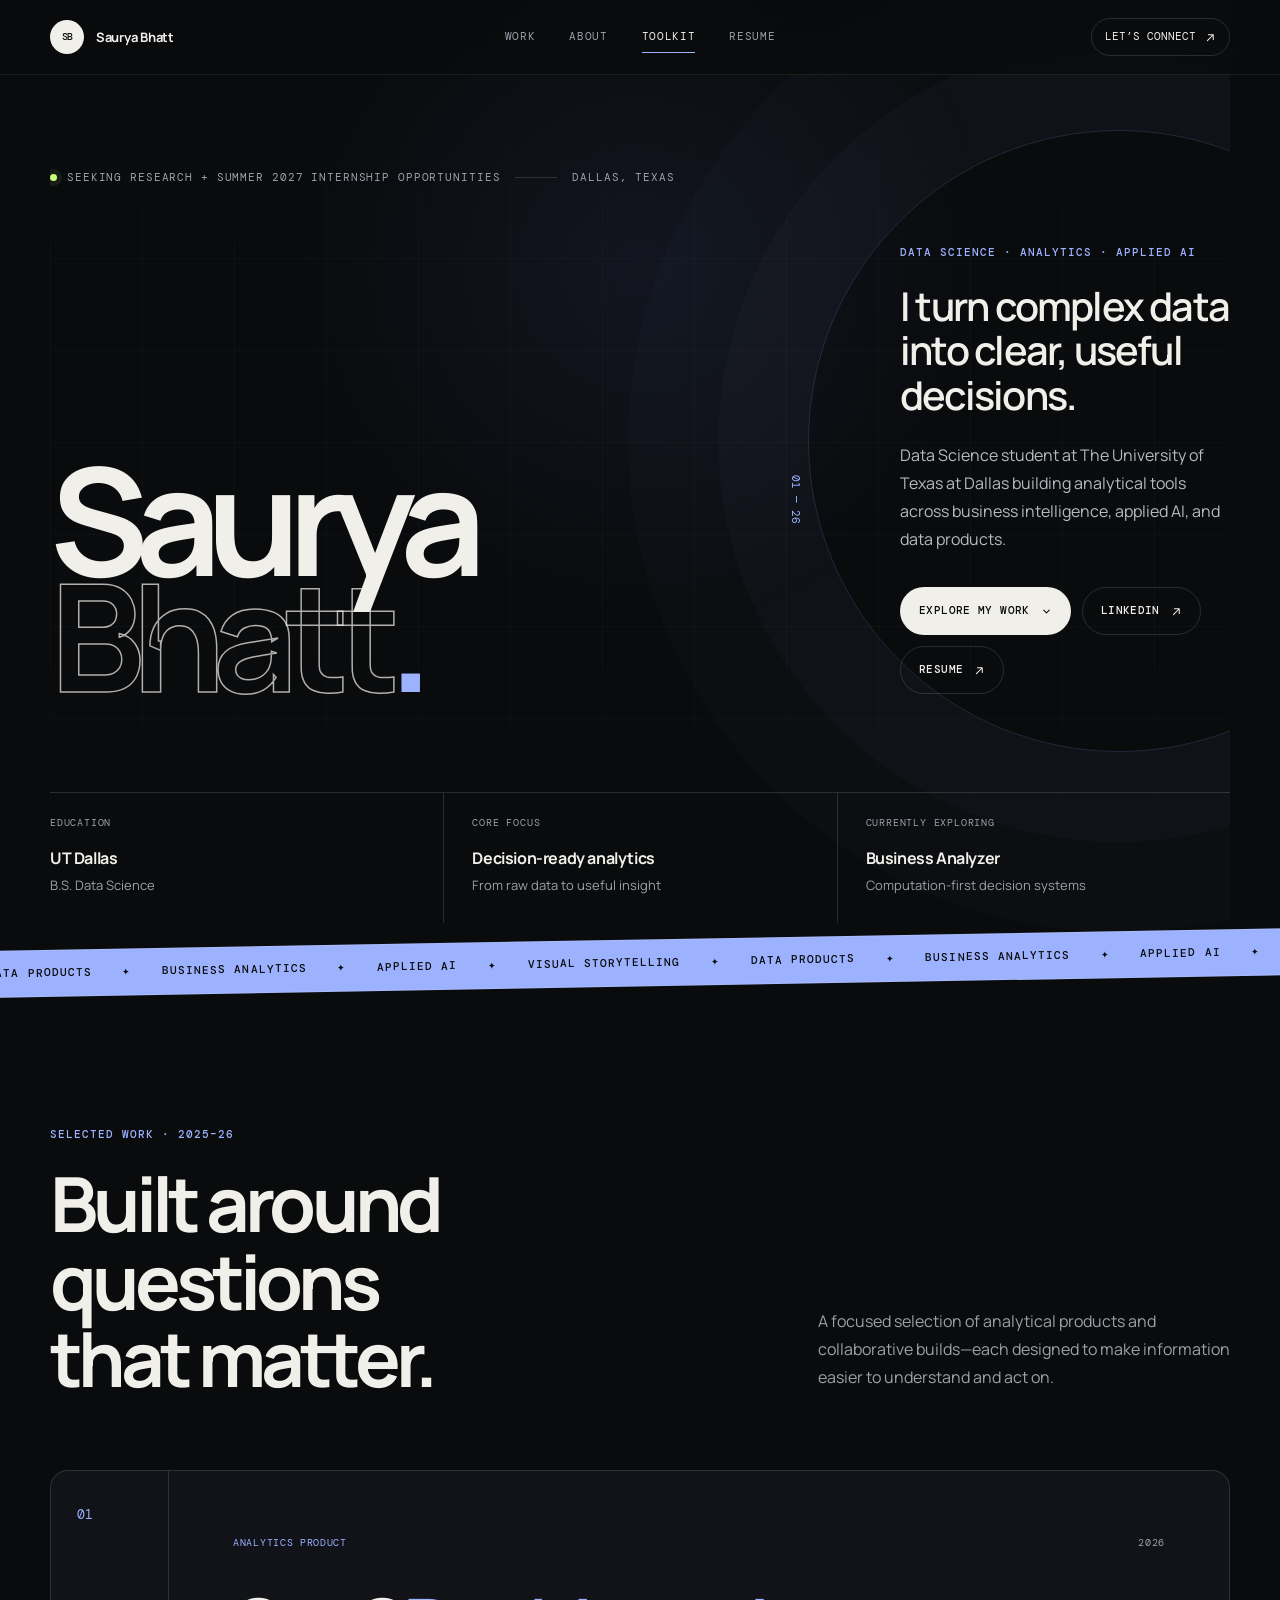
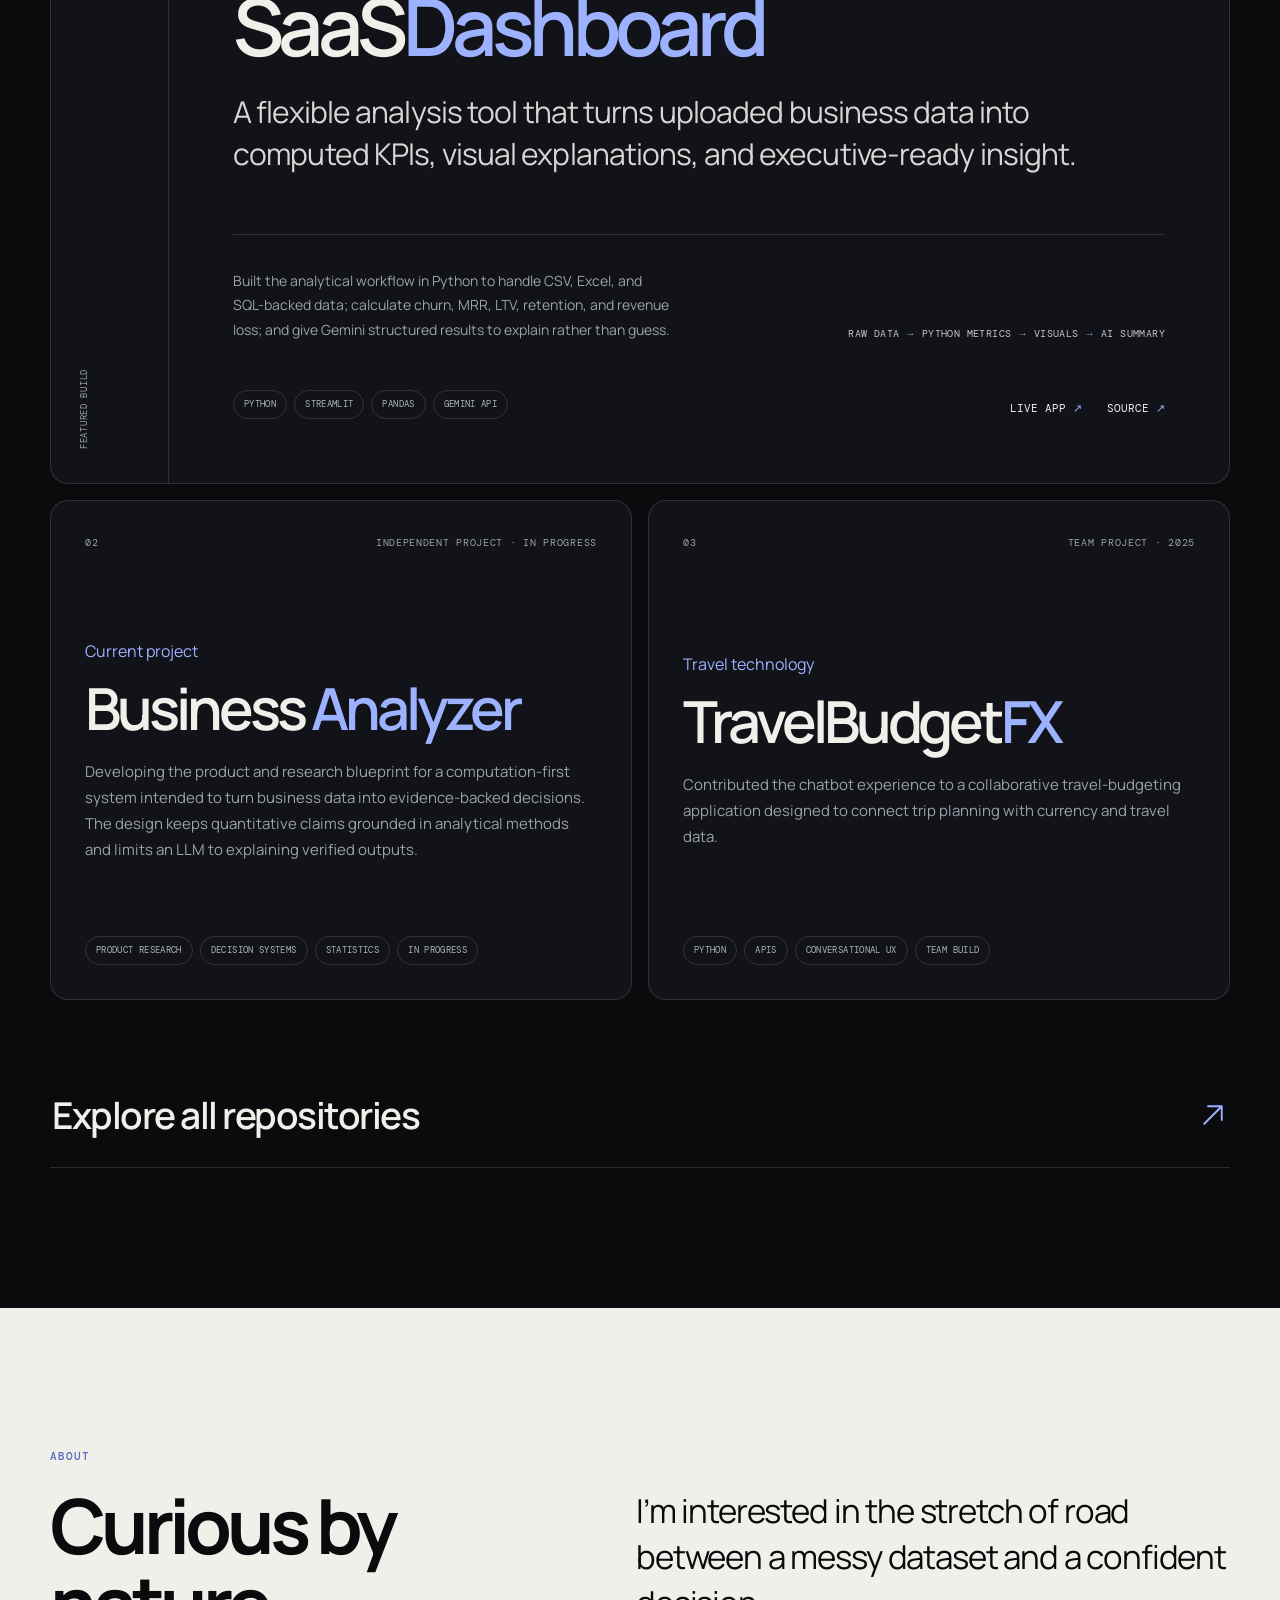
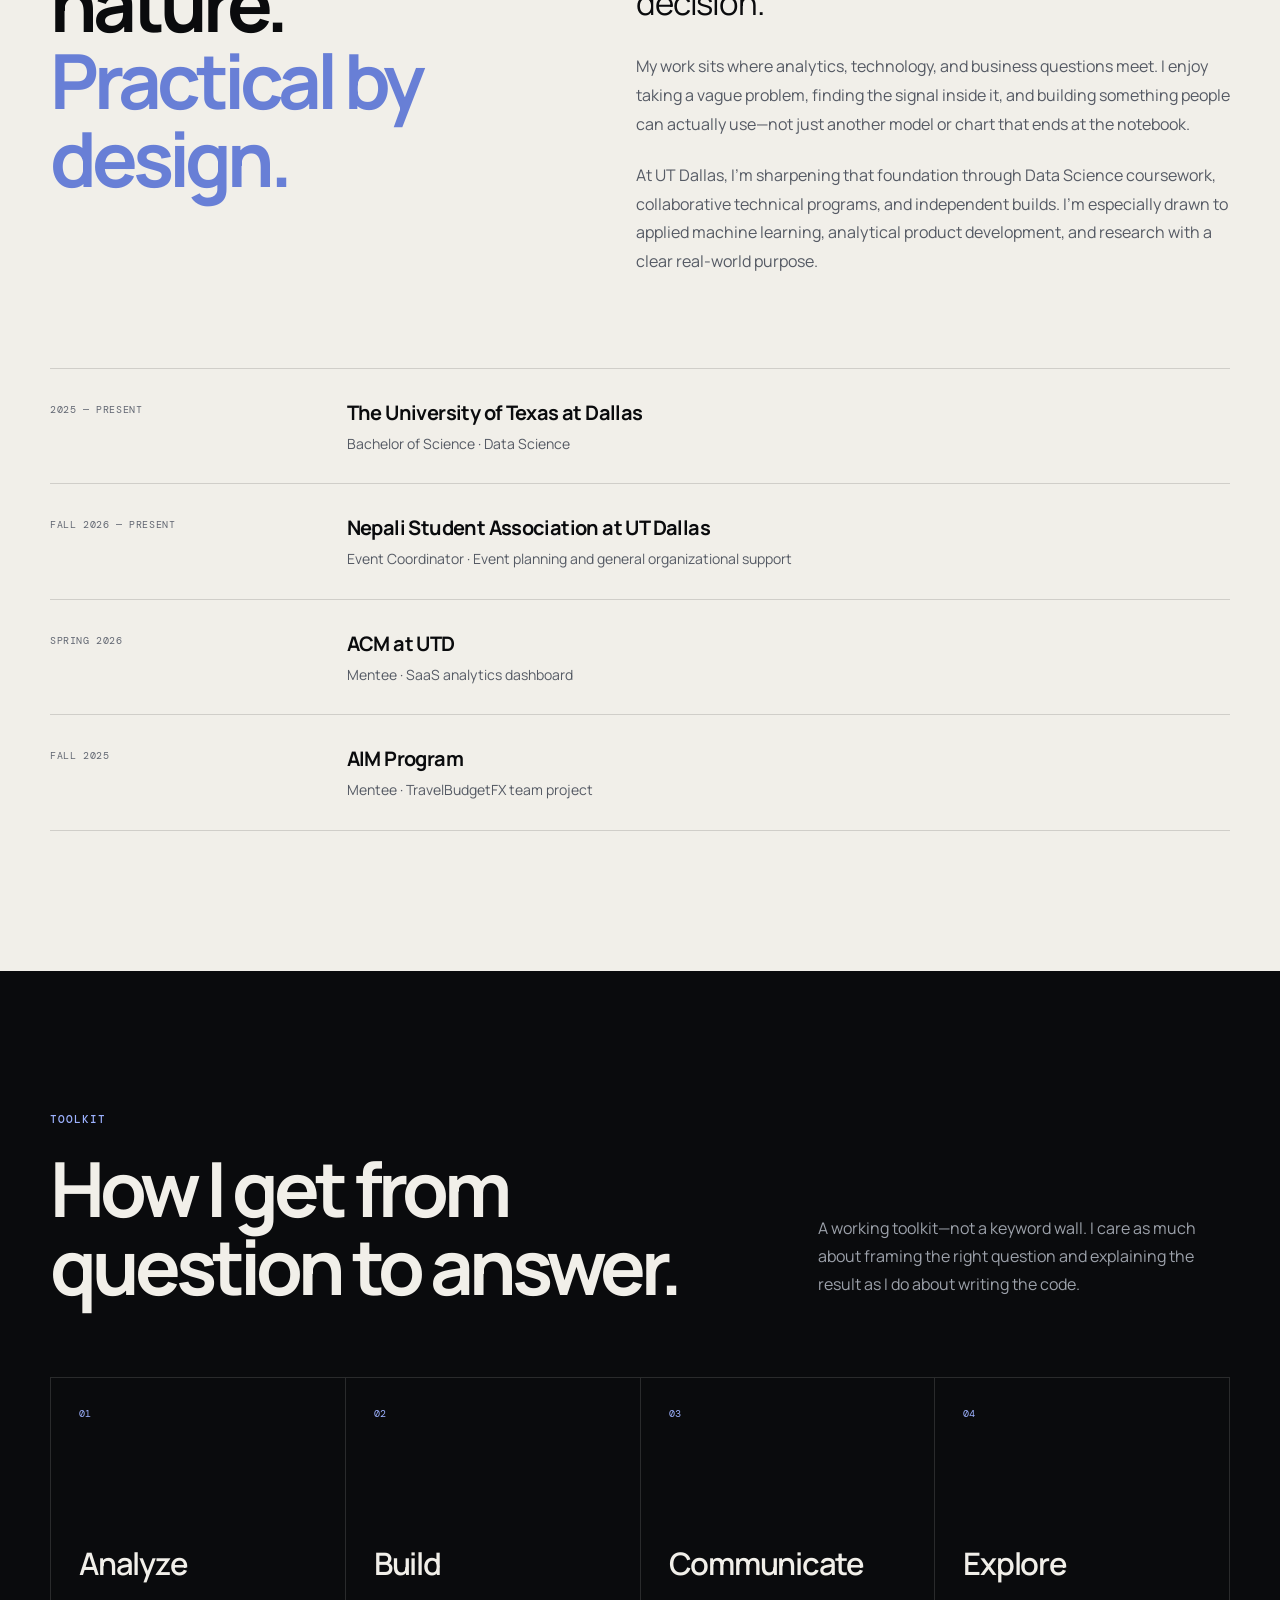
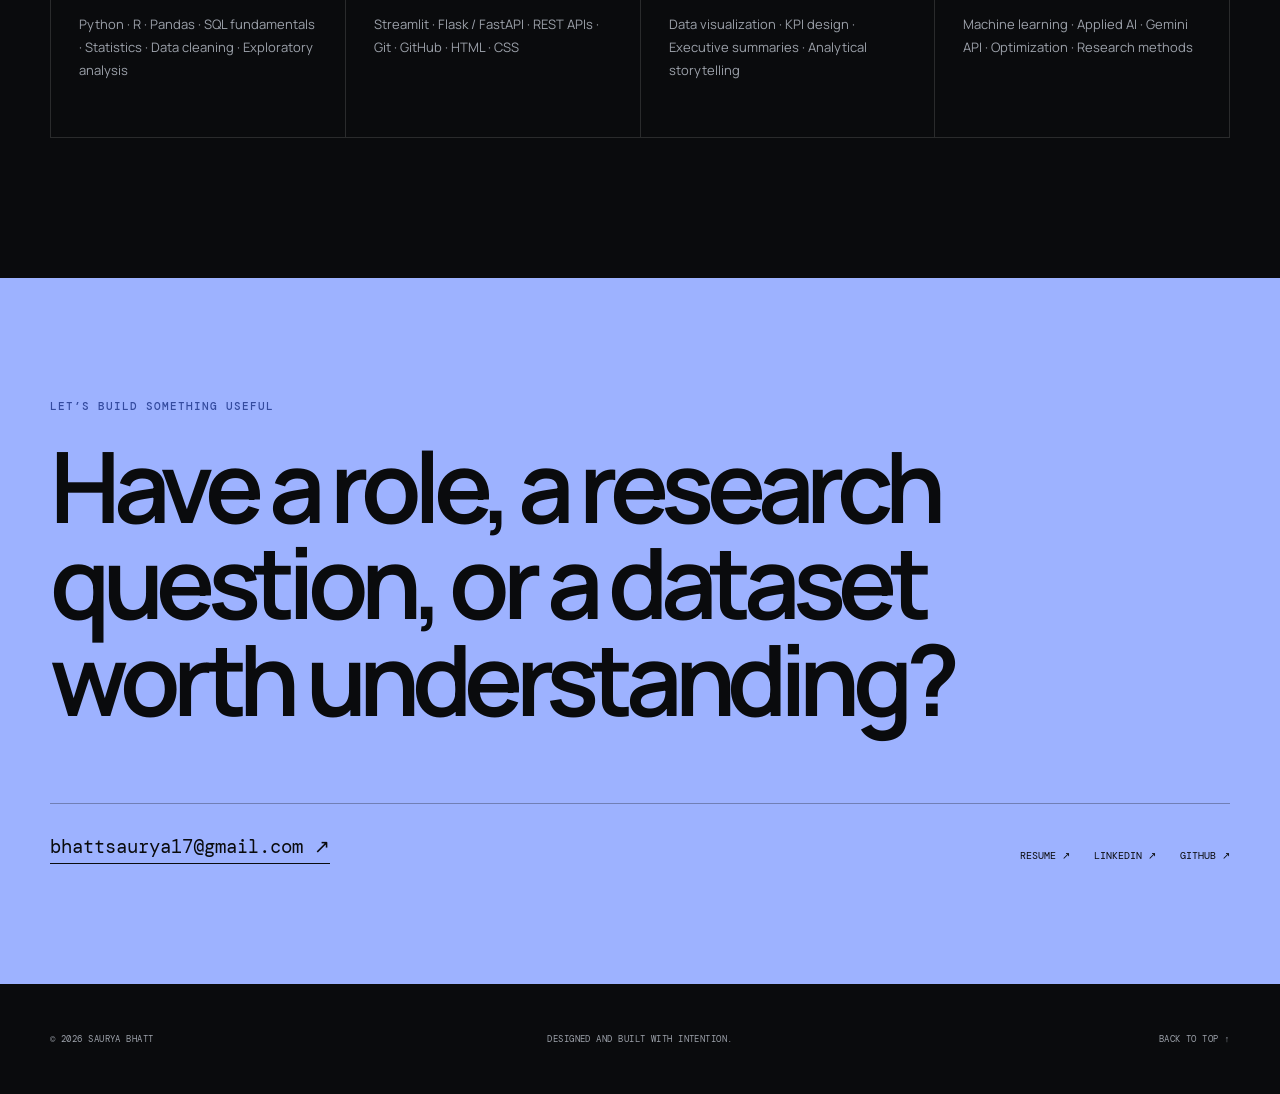
==== index.html @ d3140996 "Add general resume and current Business Analyzer work" ====
<!doctype html>
<html lang="en">
<head>
  <meta charset="utf-8">
  <meta name="viewport" content="width=device-width, initial-scale=1">
  <meta name="theme-color" content="#0a0b0d">
  <meta name="description" content="Saurya Bhatt is a Data Science student at UT Dallas building analytical products and seeking research and internship opportunities.">
  <meta property="og:type" content="website">
  <meta property="og:url" content="https://bhattsaurya16.github.io/Portfolio/">
  <meta property="og:title" content="Saurya Bhatt — Data Science & Analytics">
  <meta property="og:description" content="Data Science student building analytical products that turn complex data into clear, useful decisions.">
  <meta property="og:image" content="https://bhattsaurya16.github.io/Portfolio/og-image.png">
  <meta name="twitter:card" content="summary_large_image">
  <meta name="twitter:title" content="Saurya Bhatt — Data Science & Analytics">
  <meta name="twitter:description" content="Data Science student building analytical products that turn complex data into clear, useful decisions.">
  <meta name="twitter:image" content="https://bhattsaurya16.github.io/Portfolio/og-image.png">
  <title>Saurya Bhatt — Data Science & Analytics</title>
  <link rel="icon" href="favicon.svg" type="image/svg+xml">
  <link rel="preconnect" href="https://fonts.googleapis.com">
  <link rel="preconnect" href="https://fonts.gstatic.com" crossorigin>
  <link href="https://fonts.googleapis.com/css2?family=DM+Mono:wght@400;500&family=Manrope:wght@400;500;600;700;800&display=swap" rel="stylesheet">
  <link rel="stylesheet" href="style.css">
  <script src="script.js" defer></script>
</head>
<body>
  <a class="skip-link" href="#main">Skip to content</a>

  <header class="site-header">
    <nav class="nav shell" aria-label="Primary navigation">
      <a class="brand" href="#top" aria-label="Saurya Bhatt, home">
        <span class="brand-mark" aria-hidden="true">SB</span>
        <span>Saurya Bhatt</span>
      </a>

      <div class="nav-links">
        <a href="#work">Work</a>
        <a href="#about">About</a>
        <a href="#toolkit">Toolkit</a>
        <a href="Saurya_Bhatt_Resume.pdf" target="_blank" rel="noopener">Resume</a>
      </div>

      <a class="nav-cta" href="mailto:bhattsaurya17@gmail.com">
        <span>Let’s connect</span>
        <svg viewBox="0 0 16 16" aria-hidden="true"><path d="M3.5 12.5 12 4m0 0H5m7 0v7"/></svg>
      </a>
    </nav>
  </header>

  <main id="main">
    <section class="hero shell" id="top">
      <div class="hero-grid" aria-hidden="true"></div>
      <div class="hero-kicker reveal">
        <span class="availability-dot"></span>
        Seeking research + Summer 2027 internship opportunities
        <span class="kicker-divider"></span>
        Dallas, Texas
      </div>

      <div class="hero-layout">
        <div class="hero-title-wrap reveal">
          <p class="hero-index" aria-hidden="true">01 — 26</p>
          <h1>Saurya<br><span>Bhatt</span><i>.</i></h1>
        </div>

        <div class="hero-intro reveal">
          <p class="overline">Data Science · Analytics · Applied AI</p>
          <h2>I turn complex data into clear, useful decisions.</h2>
          <p>Data Science student at The University of Texas at Dallas building analytical tools across business intelligence, applied AI, and data products.</p>
          <div class="hero-actions">
            <a class="button button-primary" href="#work">
              Explore my work
              <svg viewBox="0 0 16 16" aria-hidden="true"><path d="m4 6 4 4 4-4"/></svg>
            </a>
            <a class="button button-ghost" href="https://www.linkedin.com/in/saurya-bhatt-8b2b54382/" target="_blank" rel="noopener noreferrer">
              LinkedIn
              <svg viewBox="0 0 16 16" aria-hidden="true"><path d="M3.5 12.5 12 4m0 0H5m7 0v7"/></svg>
            </a>
            <a class="button button-ghost" href="Saurya_Bhatt_Resume.pdf" target="_blank" rel="noopener">
              Resume
              <svg viewBox="0 0 16 16" aria-hidden="true"><path d="M3.5 12.5 12 4m0 0H5m7 0v7"/></svg>
            </a>
          </div>
        </div>
      </div>

      <div class="hero-proof reveal">
        <div>
          <span>Education</span>
          <strong>UT Dallas</strong>
          <p>B.S. Data Science</p>
        </div>
        <div>
          <span>Core focus</span>
          <strong>Decision-ready analytics</strong>
          <p>From raw data to useful insight</p>
        </div>
        <div>
          <span>Currently exploring</span>
          <strong>Business Analyzer</strong>
          <p>Computation-first decision systems</p>
        </div>
      </div>
    </section>

    <div class="signal-strip" aria-label="Areas of focus">
      <div class="signal-track">
        <span>DATA PRODUCTS</span><i>✦</i><span>BUSINESS ANALYTICS</span><i>✦</i><span>APPLIED AI</span><i>✦</i><span>VISUAL STORYTELLING</span><i>✦</i>
        <span aria-hidden="true">DATA PRODUCTS</span><i aria-hidden="true">✦</i><span aria-hidden="true">BUSINESS ANALYTICS</span><i aria-hidden="true">✦</i><span aria-hidden="true">APPLIED AI</span><i aria-hidden="true">✦</i><span aria-hidden="true">VISUAL STORYTELLING</span><i aria-hidden="true">✦</i>
      </div>
    </div>

    <section class="work section shell" id="work">
      <header class="section-header reveal">
        <div>
          <p class="eyebrow">Selected work · 2025–26</p>
          <h2>Built around questions<br>that matter.</h2>
        </div>
        <p class="section-intro">A focused selection of analytical products and collaborative builds—each designed to make information easier to understand and act on.</p>
      </header>

      <article class="project project-featured reveal">
        <div class="project-aside">
          <span>01</span>
          <p>Featured build</p>
        </div>
        <div class="project-main">
          <div class="project-meta">
            <span class="project-type">Analytics product</span>
            <span>2026</span>
          </div>
          <h3>SaaS<span>Dashboard</span></h3>
          <p class="project-lede">A flexible analysis tool that turns uploaded business data into computed KPIs, visual explanations, and executive-ready insight.</p>

          <div class="project-details">
            <p>Built the analytical workflow in Python to handle CSV, Excel, and SQL-backed data; calculate churn, MRR, LTV, retention, and revenue loss; and give Gemini structured results to explain rather than guess.</p>
            <div class="project-system" aria-label="Project workflow">
              <span>Raw data</span><b>→</b><span>Python metrics</span><b>→</b><span>Visuals</span><b>→</b><span>AI summary</span>
            </div>
          </div>

          <div class="project-footer">
            <ul class="tag-list" aria-label="Technologies used">
              <li>Python</li><li>Streamlit</li><li>Pandas</li><li>Gemini API</li>
            </ul>
            <div class="project-links">
              <a href="https://saasdash.streamlit.app/" target="_blank" rel="noopener noreferrer">Live app <span>↗</span></a>
              <a href="https://github.com/bhattsaurya16/SaaSDashboard" target="_blank" rel="noopener noreferrer">Source <span>↗</span></a>
            </div>
          </div>
        </div>
      </article>

      <div class="project-grid">
        <article class="project project-card reveal">
          <div class="project-meta">
            <span>02</span>
            <span>Independent project · In progress</span>
          </div>
          <div>
            <p class="project-type">Current project</p>
            <h3>Business<span> Analyzer</span></h3>
            <p>Developing the product and research blueprint for a computation-first system intended to turn business data into evidence-backed decisions. The design keeps quantitative claims grounded in analytical methods and limits an LLM to explaining verified outputs.</p>
          </div>
          <ul class="tag-list" aria-label="Project focus areas">
            <li>Product research</li><li>Decision systems</li><li>Statistics</li><li>In progress</li>
          </ul>
        </article>

        <article class="project project-card reveal">
          <div class="project-meta">
            <span>03</span>
            <span>Team project · 2025</span>
          </div>
          <div>
            <p class="project-type">Travel technology</p>
            <h3>TravelBudget<span>FX</span></h3>
            <p>Contributed the chatbot experience to a collaborative travel-budgeting application designed to connect trip planning with currency and travel data.</p>
          </div>
          <ul class="tag-list" aria-label="Technologies and skills used">
            <li>Python</li><li>APIs</li><li>Conversational UX</li><li>Team build</li>
          </ul>
        </article>
      </div>

      <a class="all-work-link reveal" href="https://github.com/bhattsaurya16" target="_blank" rel="noopener noreferrer">
        <span>Explore all repositories</span>
        <svg viewBox="0 0 24 24" aria-hidden="true"><path d="M5 19 19 5M8 5h11v11"/></svg>
      </a>
    </section>

    <section class="about section" id="about">
      <div class="shell about-grid">
        <div class="about-heading reveal">
          <p class="eyebrow">About</p>
          <h2>Curious by nature.<br><span>Practical by design.</span></h2>
        </div>

        <div class="about-copy reveal">
          <p class="about-lede">I’m interested in the stretch of road between a messy dataset and a confident decision.</p>
          <p>My work sits where analytics, technology, and business questions meet. I enjoy taking a vague problem, finding the signal inside it, and building something people can actually use—not just another model or chart that ends at the notebook.</p>
          <p>At UT Dallas, I’m sharpening that foundation through Data Science coursework, collaborative technical programs, and independent builds. I’m especially drawn to applied machine learning, analytical product development, and research with a clear real-world purpose.</p>
        </div>

        <div class="path reveal" aria-label="Education, leadership, and project programs">
          <article>
            <span>2025 — Present</span>
            <div><h3>The University of Texas at Dallas</h3><p>Bachelor of Science · Data Science</p></div>
          </article>
          <article>
            <span>Fall 2026 — Present</span>
            <div><h3>Nepali Student Association at UT Dallas</h3><p>Event Coordinator · Event planning and general organizational support</p></div>
          </article>
          <article>
            <span>Spring 2026</span>
            <div><h3>ACM at UTD</h3><p>Mentee · SaaS analytics dashboard</p></div>
          </article>
          <article>
            <span>Fall 2025</span>
            <div><h3>AIM Program</h3><p>Mentee · TravelBudgetFX team project</p></div>
          </article>
        </div>
      </div>
    </section>

    <section class="toolkit section shell" id="toolkit">
      <header class="section-header reveal">
        <div>
          <p class="eyebrow">Toolkit</p>
          <h2>How I get from<br>question to answer.</h2>
        </div>
        <p class="section-intro">A working toolkit—not a keyword wall. I care as much about framing the right question and explaining the result as I do about writing the code.</p>
      </header>

      <div class="tool-grid">
        <article class="tool-card reveal">
          <span class="tool-number">01</span>
          <h3>Analyze</h3>
          <p>Python · R · Pandas · SQL fundamentals · Statistics · Data cleaning · Exploratory analysis</p>
        </article>
        <article class="tool-card reveal">
          <span class="tool-number">02</span>
          <h3>Build</h3>
          <p>Streamlit · Flask / FastAPI · REST APIs · Git · GitHub · HTML · CSS</p>
        </article>
        <article class="tool-card reveal">
          <span class="tool-number">03</span>
          <h3>Communicate</h3>
          <p>Data visualization · KPI design · Executive summaries · Analytical storytelling</p>
        </article>
        <article class="tool-card reveal">
          <span class="tool-number">04</span>
          <h3>Explore</h3>
          <p>Machine learning · Applied AI · Gemini API · Optimization · Research methods</p>
        </article>
      </div>
    </section>

    <section class="contact section" id="contact">
      <div class="shell contact-inner reveal">
        <p class="eyebrow">Let’s build something useful</p>
        <h2>Have a role, a research question, or a dataset worth understanding?</h2>
        <div class="contact-row">
          <a class="contact-email" href="mailto:bhattsaurya17@gmail.com">bhattsaurya17@gmail.com <span>↗</span></a>
          <div class="social-links" aria-label="Social links">
            <a href="Saurya_Bhatt_Resume.pdf" target="_blank" rel="noopener">Resume ↗</a>
            <a href="https://www.linkedin.com/in/saurya-bhatt-8b2b54382/" target="_blank" rel="noopener noreferrer">LinkedIn ↗</a>
            <a href="https://github.com/bhattsaurya16" target="_blank" rel="noopener noreferrer">GitHub ↗</a>
          </div>
        </div>
      </div>
    </section>
  </main>

  <footer class="footer shell">
    <p>© <span id="year">2026</span> Saurya Bhatt</p>
    <p>Designed and built with intention.</p>
    <a href="#top">Back to top ↑</a>
  </footer>
</body>
</html>
---- style.css ----
:root {
  --ink: #0a0b0d;
  --ink-soft: #111318;
  --panel: #15171c;
  --paper: #f1efe9;
  --white: #fcfbf7;
  --muted: #9ca1aa;
  --muted-dark: #555a64;
  --line: rgba(241, 239, 233, 0.14);
  --line-dark: rgba(10, 11, 13, 0.14);
  --accent: #9db2ff;
  --accent-strong: #7c99ff;
  --lime: #c9ff79;
  --shell: 1180px;
  --radius: 18px;
  --mono: "DM Mono", monospace;
  --sans: "Manrope", sans-serif;
  --pointer-x: 50vw;
  --pointer-y: 30vh;
}

* { box-sizing: border-box; }

html { scroll-behavior: smooth; }

body {
  margin: 0;
  background: var(--ink);
  color: var(--paper);
  font-family: var(--sans);
  line-height: 1.6;
  -webkit-font-smoothing: antialiased;
  text-rendering: optimizeLegibility;
}

body::before {
  content: "";
  position: fixed;
  inset: 0;
  z-index: -1;
  pointer-events: none;
  background: radial-gradient(540px circle at var(--pointer-x) var(--pointer-y), rgba(120, 148, 255, 0.08), transparent 68%);
}

::selection { background: var(--accent); color: var(--ink); }
a { color: inherit; text-decoration: none; }
svg { width: 1em; height: 1em; fill: none; stroke: currentColor; stroke-width: 1.5; stroke-linecap: round; stroke-linejoin: round; }

.skip-link {
  position: fixed;
  top: 8px;
  left: 8px;
  z-index: 100;
  transform: translateY(-150%);
  padding: 10px 14px;
  background: var(--paper);
  color: var(--ink);
  border-radius: 8px;
  font-weight: 700;
}
.skip-link:focus { transform: translateY(0); }

:focus-visible { outline: 2px solid var(--accent); outline-offset: 5px; }

.shell { width: min(calc(100% - 48px), var(--shell)); margin-inline: auto; }
.section { padding-block: 140px; scroll-margin-top: 84px; }

.site-header {
  position: fixed;
  inset: 0 0 auto;
  z-index: 50;
  background: rgba(10, 11, 13, 0.76);
  border-bottom: 1px solid rgba(241, 239, 233, 0.08);
  backdrop-filter: blur(18px);
  -webkit-backdrop-filter: blur(18px);
}

.nav { height: 74px; display: grid; grid-template-columns: 1fr auto 1fr; align-items: center; }
.brand { display: inline-flex; align-items: center; gap: 12px; justify-self: start; font-size: 13px; font-weight: 700; letter-spacing: -0.02em; }
.brand-mark { width: 34px; height: 34px; display: grid; place-items: center; color: var(--ink); background: var(--paper); border-radius: 50%; font-family: var(--mono); font-size: 10px; font-weight: 500; letter-spacing: -0.05em; transition: transform 0.25s ease, background 0.25s ease; }
.brand:hover .brand-mark { transform: rotate(-9deg); background: var(--accent); }
.nav-links { display: flex; align-items: center; gap: 34px; color: var(--muted); font-family: var(--mono); font-size: 11px; text-transform: uppercase; letter-spacing: 0.06em; }
.nav-links a { position: relative; transition: color 0.2s ease; }
.nav-links a::after { content: ""; position: absolute; right: 0; bottom: -7px; left: 0; height: 1px; background: var(--accent); transform: scaleX(0); transform-origin: right; transition: transform 0.25s ease; }
.nav-links a:hover, .nav-links a.active { color: var(--paper); }
.nav-links a:hover::after, .nav-links a.active::after { transform: scaleX(1); transform-origin: left; }
.nav-cta { justify-self: end; display: inline-flex; align-items: center; gap: 9px; padding: 9px 13px; border: 1px solid var(--line); border-radius: 999px; font-family: var(--mono); font-size: 11px; text-transform: uppercase; transition: color 0.2s ease, border-color 0.2s ease, background 0.2s ease; }
.nav-cta:hover { color: var(--ink); border-color: var(--accent); background: var(--accent); }

.hero { position: relative; min-height: 940px; padding-top: 152px; display: flex; flex-direction: column; justify-content: center; overflow: clip; }
.hero-grid { position: absolute; inset: 74px 0 0; z-index: -2; opacity: 0.18; background-image: linear-gradient(rgba(241, 239, 233, 0.12) 1px, transparent 1px), linear-gradient(90deg, rgba(241, 239, 233, 0.12) 1px, transparent 1px); background-size: 92px 92px; mask-image: linear-gradient(to bottom, transparent, black 20%, black 68%, transparent 100%); }
.hero::after { content: ""; position: absolute; top: 130px; right: -200px; z-index: -1; width: 620px; aspect-ratio: 1; border: 1px solid rgba(157, 178, 255, 0.18); border-radius: 50%; box-shadow: 0 0 0 90px rgba(157, 178, 255, 0.025), 0 0 0 180px rgba(157, 178, 255, 0.018); }

.hero-kicker { display: flex; align-items: center; gap: 10px; margin-bottom: 58px; color: var(--muted); font-family: var(--mono); font-size: 11px; text-transform: uppercase; letter-spacing: 0.08em; }
.availability-dot { width: 7px; height: 7px; background: var(--lime); border-radius: 50%; box-shadow: 0 0 0 5px rgba(201, 255, 121, 0.08); animation: pulse 2.4s ease-in-out infinite; }
.kicker-divider { width: 42px; height: 1px; margin-inline: 5px; background: var(--line); }

.hero-layout { display: grid; grid-template-columns: minmax(0, 1.4fr) minmax(330px, 0.6fr); gap: clamp(50px, 7vw, 110px); align-items: end; }
.hero-title-wrap { position: relative; }
.hero-index { position: absolute; top: 14px; right: 6px; margin: 0; color: var(--accent); font-family: var(--mono); font-size: 11px; writing-mode: vertical-rl; }
h1 { margin: 0; font-size: clamp(82px, 11.7vw, 156px); font-weight: 700; line-height: 0.78; letter-spacing: -0.09em; }
h1 span { color: transparent; -webkit-text-stroke: 1.5px rgba(241, 239, 233, 0.72); }
h1 i { color: var(--accent); font-style: normal; }
.overline, .eyebrow { margin: 0 0 22px; color: var(--accent); font-family: var(--mono); font-size: 11px; font-weight: 500; text-transform: uppercase; letter-spacing: 0.09em; }
.hero-intro h2 { margin: 0 0 24px; font-size: clamp(28px, 3.1vw, 43px); font-weight: 600; line-height: 1.12; letter-spacing: -0.045em; }
.hero-intro > p:not(.overline) { margin: 0; color: #b6bac2; font-size: 16px; line-height: 1.75; }
.hero-actions { display: flex; flex-wrap: wrap; gap: 11px; margin-top: 34px; }
.button { min-height: 48px; display: inline-flex; align-items: center; justify-content: center; gap: 11px; padding: 0 18px; border: 1px solid transparent; border-radius: 999px; font-family: var(--mono); font-size: 11px; font-weight: 500; text-transform: uppercase; letter-spacing: 0.035em; transition: transform 0.25s ease, background 0.25s ease, border-color 0.25s ease, color 0.25s ease; }
.button:hover { transform: translateY(-2px); }
.button-primary { background: var(--paper); color: var(--ink); }
.button-primary:hover { background: var(--accent); }
.button-ghost { border-color: var(--line); color: var(--paper); }
.button-ghost:hover { border-color: rgba(241, 239, 233, 0.38); background: rgba(241, 239, 233, 0.05); }

.hero-proof { display: grid; grid-template-columns: repeat(3, 1fr); margin-top: 98px; border-top: 1px solid var(--line); }
.hero-proof > div { min-height: 130px; padding: 22px 28px 12px 0; }
.hero-proof > div + div { padding-left: 28px; border-left: 1px solid var(--line); }
.hero-proof span { display: block; margin-bottom: 15px; color: var(--muted); font-family: var(--mono); font-size: 10px; text-transform: uppercase; letter-spacing: 0.08em; }
.hero-proof strong { display: block; font-size: 16px; letter-spacing: -0.025em; }
.hero-proof p { margin: 3px 0 0; color: var(--muted); font-size: 13px; }

.signal-strip { overflow: hidden; border-block: 1px solid var(--line); background: var(--accent); color: var(--ink); transform: rotate(-1deg) scale(1.02); }
.signal-track { width: max-content; display: flex; align-items: center; gap: 30px; padding-block: 13px; font-family: var(--mono); font-size: 11px; font-weight: 500; letter-spacing: 0.08em; animation: ticker 28s linear infinite; }
.signal-track i { font-style: normal; font-size: 9px; }

.section-header { display: grid; grid-template-columns: 1.25fr 0.75fr; gap: 80px; align-items: end; margin-bottom: 72px; }
.section-header h2, .about-heading h2 { margin: 0; font-size: clamp(44px, 6vw, 76px); line-height: 1.02; letter-spacing: -0.065em; }
.section-intro { max-width: 480px; margin: 0 0 7px; color: var(--muted); font-size: 16px; line-height: 1.75; }

.project { border: 1px solid var(--line); background: var(--ink-soft); transition: border-color 0.3s ease, transform 0.3s ease, background 0.3s ease; }
.project:hover { border-color: rgba(157, 178, 255, 0.5); background: #13161c; transform: translateY(-4px); }
.project-featured { display: grid; grid-template-columns: 118px 1fr; border-radius: var(--radius); overflow: hidden; }
.project-aside { display: flex; flex-direction: column; justify-content: space-between; padding: 34px 26px; border-right: 1px solid var(--line); color: var(--accent); font-family: var(--mono); }
.project-aside > span { font-size: 13px; }
.project-aside p { margin: 0; color: var(--muted); font-size: 9px; text-transform: uppercase; letter-spacing: 0.08em; writing-mode: vertical-rl; transform: rotate(180deg); }
.project-main { padding: clamp(34px, 5vw, 66px); }
.project-meta { display: flex; align-items: center; justify-content: space-between; gap: 20px; color: var(--muted); font-family: var(--mono); font-size: 10px; text-transform: uppercase; letter-spacing: 0.07em; }
.project-type { color: var(--accent); }
.project h3 { margin: 38px 0 28px; font-size: clamp(40px, 6.2vw, 82px); font-weight: 600; line-height: 0.93; letter-spacing: -0.07em; }
.project h3 span { color: var(--accent); }
.project-lede { max-width: 860px; margin: 0; color: #d6d6d2; font-size: clamp(20px, 2.4vw, 30px); line-height: 1.42; letter-spacing: -0.03em; }
.project-details { display: grid; grid-template-columns: 1fr 1fr; gap: 54px; align-items: end; margin-top: 58px; padding-top: 34px; border-top: 1px solid var(--line); }
.project-details > p { max-width: 550px; margin: 0; color: var(--muted); font-size: 14px; line-height: 1.75; }
.project-system { display: flex; flex-wrap: wrap; justify-content: flex-end; gap: 8px; color: #c5c7cd; font-family: var(--mono); font-size: 10px; text-transform: uppercase; letter-spacing: 0.04em; }
.project-system b { color: var(--accent); font-weight: 400; }
.project-footer { display: flex; align-items: end; justify-content: space-between; gap: 30px; margin-top: 48px; }
.tag-list { display: flex; flex-wrap: wrap; gap: 7px; margin: 0; padding: 0; list-style: none; }
.tag-list li { padding: 6px 10px; border: 1px solid var(--line); border-radius: 999px; color: #aeb3bc; font-family: var(--mono); font-size: 9px; text-transform: uppercase; letter-spacing: 0.04em; }
.project-links { display: flex; gap: 25px; }
.project-links a { font-family: var(--mono); font-size: 11px; text-transform: uppercase; border-bottom: 1px solid transparent; transition: color 0.2s ease, border-color 0.2s ease; }
.project-links a span { color: var(--accent); }
.project-links a:hover { color: var(--accent); border-color: var(--accent); }

.project-grid { display: grid; grid-template-columns: 1fr 1fr; gap: 16px; margin-top: 16px; }
.project-card { min-height: 500px; display: flex; flex-direction: column; justify-content: space-between; padding: 34px; border-radius: var(--radius); }
.project-card h3 { margin: 16px 0 24px; font-size: clamp(36px, 4.6vw, 58px); }
.project-card > div:nth-child(2) > p:last-child { max-width: 510px; margin: 0; color: var(--muted); font-size: 15px; line-height: 1.75; }
.all-work-link { display: flex; align-items: center; justify-content: space-between; gap: 30px; margin-top: 64px; padding: 22px 2px; border-bottom: 1px solid var(--line); font-size: clamp(24px, 3vw, 37px); font-weight: 600; letter-spacing: -0.04em; transition: color 0.25s ease, border-color 0.25s ease; }
.all-work-link svg { width: 30px; height: 30px; color: var(--accent); transition: transform 0.25s ease; }
.all-work-link:hover { color: var(--accent); border-color: var(--accent); }
.all-work-link:hover svg { transform: translate(5px, -5px); }

.about { background: var(--paper); color: var(--ink); }
.about-grid { display: grid; grid-template-columns: 0.9fr 1.1fr; gap: 70px 100px; }
.about .eyebrow { color: #5268bf; }
.about-heading h2 span { color: #687fd6; }
.about-lede { margin: 40px 0 26px !important; color: var(--ink) !important; font-size: clamp(23px, 2.8vw, 33px) !important; line-height: 1.4 !important; letter-spacing: -0.035em; }
.about-copy > p { max-width: 630px; margin: 0 0 22px; color: var(--muted-dark); font-size: 16px; line-height: 1.8; }
.path { grid-column: 1 / -1; border-top: 1px solid var(--line-dark); }
.path article { display: grid; grid-template-columns: 0.45fr 1.55fr; gap: 40px; padding: 28px 0; border-bottom: 1px solid var(--line-dark); }
.path article > span { padding-top: 5px; color: #626772; font-family: var(--mono); font-size: 10px; text-transform: uppercase; letter-spacing: 0.06em; }
.path h3 { margin: 0; font-size: 20px; letter-spacing: -0.03em; }
.path p { margin: 4px 0 0; color: var(--muted-dark); font-size: 14px; }

.tool-grid { display: grid; grid-template-columns: repeat(4, 1fr); border-top: 1px solid var(--line); border-left: 1px solid var(--line); }
.tool-card { min-height: 360px; display: flex; flex-direction: column; padding: 28px; border-right: 1px solid var(--line); border-bottom: 1px solid var(--line); transition: background 0.25s ease, color 0.25s ease; }
.tool-card:hover { background: var(--accent); color: var(--ink); }
.tool-card:hover p, .tool-card:hover .tool-number { color: rgba(10, 11, 13, 0.68); }
.tool-number { color: var(--accent); font-family: var(--mono); font-size: 10px; transition: color 0.25s ease; }
.tool-card h3 { margin: auto 0 25px; font-size: 31px; font-weight: 600; letter-spacing: -0.04em; }
.tool-card p { min-height: 96px; margin: 0; color: var(--muted); font-size: 13px; line-height: 1.75; transition: color 0.25s ease; }

.contact { padding-block: 120px; background: var(--accent); color: var(--ink); }
.contact .eyebrow { color: #344b9f; }
.contact h2 { max-width: 1020px; margin: 0; font-size: clamp(48px, 7.7vw, 104px); font-weight: 650; line-height: 0.98; letter-spacing: -0.075em; }
.contact-row { display: flex; align-items: end; justify-content: space-between; gap: 40px; margin-top: 76px; padding-top: 28px; border-top: 1px solid rgba(10, 11, 13, 0.3); }
.contact-email { font-family: var(--mono); font-size: clamp(14px, 1.6vw, 19px); border-bottom: 1px solid currentColor; }
.contact-email span { display: inline-block; transition: transform 0.2s ease; }
.contact-email:hover span { transform: translate(4px, -4px); }
.social-links { display: flex; gap: 24px; font-family: var(--mono); font-size: 10px; text-transform: uppercase; }
.social-links a:hover { text-decoration: underline; text-underline-offset: 5px; }

.footer { min-height: 110px; display: grid; grid-template-columns: 1fr auto 1fr; align-items: center; color: var(--muted); font-family: var(--mono); font-size: 9px; text-transform: uppercase; letter-spacing: 0.05em; }
.footer p { margin: 0; }
.footer p:nth-child(2) { justify-self: center; }
.footer a { justify-self: end; transition: color 0.2s ease; }
.footer a:hover { color: var(--accent); }

.js .reveal { opacity: 0; transform: translateY(28px); transition: opacity 0.75s cubic-bezier(0.2, 0.8, 0.2, 1), transform 0.75s cubic-bezier(0.2, 0.8, 0.2, 1); }
.js .reveal.is-visible { opacity: 1; transform: translateY(0); }

@keyframes pulse { 50% { box-shadow: 0 0 0 8px rgba(201, 255, 121, 0); } }
@keyframes ticker { to { transform: translateX(-50%); } }

@media (max-width: 980px) {
  .hero { min-height: auto; padding-block: 160px 70px; }
  .hero-layout { grid-template-columns: 1fr; align-items: start; }
  .hero-title-wrap { max-width: 820px; }
  .hero-intro { max-width: 620px; }
  .section-header { grid-template-columns: 1fr; gap: 30px; }
  .section-intro { max-width: 650px; }
  .project-details { grid-template-columns: 1fr; gap: 30px; }
  .project-system { justify-content: flex-start; }
  .about-grid { grid-template-columns: 1fr; }
  .path { grid-column: auto; }
  .tool-grid { grid-template-columns: repeat(2, 1fr); }
}

@media (max-width: 720px) {
  .shell { width: min(calc(100% - 32px), var(--shell)); }
  .section { padding-block: 96px; }
  .nav { grid-template-columns: 1fr auto; }
  .nav-links { display: none; }
  .brand > span:last-child { display: none; }
  .nav-cta span { font-size: 0; }
  .nav-cta span::after { content: "Contact"; font-size: 10px; }
  .hero { padding-top: 130px; }
  .hero-kicker { flex-wrap: wrap; margin-bottom: 42px; line-height: 1.7; }
  .kicker-divider { width: 20px; }
  h1 { font-size: clamp(66px, 25vw, 116px); }
  .hero-index { display: none; }
  .hero-proof { grid-template-columns: 1fr; margin-top: 70px; }
  .hero-proof > div { min-height: 0; padding: 18px 0; }
  .hero-proof > div + div { padding-left: 0; border-top: 1px solid var(--line); border-left: 0; }
  .section-header { margin-bottom: 48px; }
  .project-featured { grid-template-columns: 1fr; }
  .project-aside { flex-direction: row; padding: 20px 24px; border-right: 0; border-bottom: 1px solid var(--line); }
  .project-aside p { writing-mode: horizontal-tb; transform: none; }
  .project-main { padding: 28px 24px; }
  .project h3 { margin-block: 28px 20px; }
  .project-details { margin-top: 40px; }
  .project-footer { align-items: start; flex-direction: column; }
  .project-grid { grid-template-columns: 1fr; }
  .project-card { min-height: 430px; padding: 27px 24px; }
  .about-grid { gap: 40px; }
  .about-copy .about-lede { margin-top: 0 !important; }
  .path article { grid-template-columns: 1fr; gap: 10px; }
  .tool-grid { grid-template-columns: 1fr; }
  .tool-card { min-height: 290px; }
  .contact { padding-block: 90px; }
  .contact-row { align-items: flex-start; flex-direction: column; margin-top: 52px; }
  .footer { grid-template-columns: 1fr auto; gap: 7px; padding-block: 28px; }
  .footer p:nth-child(2) { display: none; }
}

@media (prefers-reduced-motion: reduce) {
  html { scroll-behavior: auto; }
  *, *::before, *::after { animation-duration: 0.01ms !important; animation-iteration-count: 1 !important; transition-duration: 0.01ms !important; }
  .js .reveal { opacity: 1; transform: none; }
}
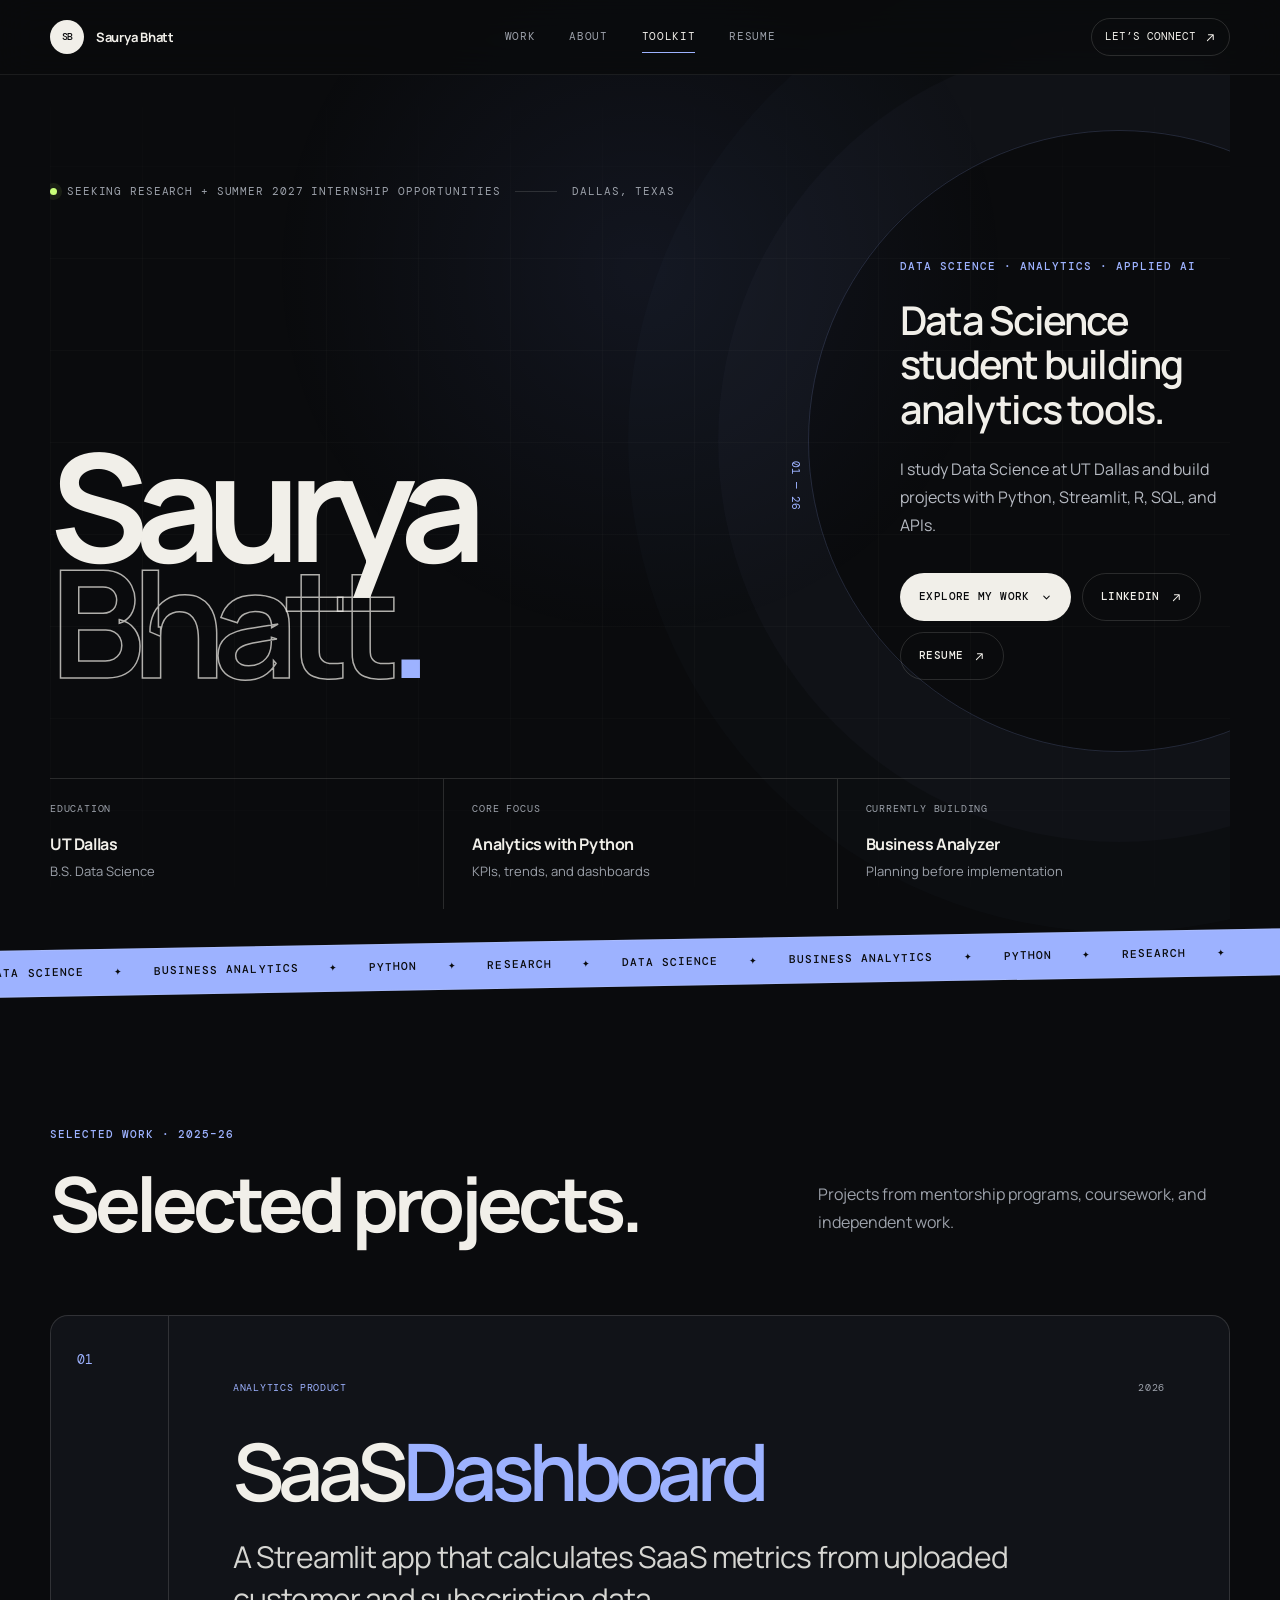
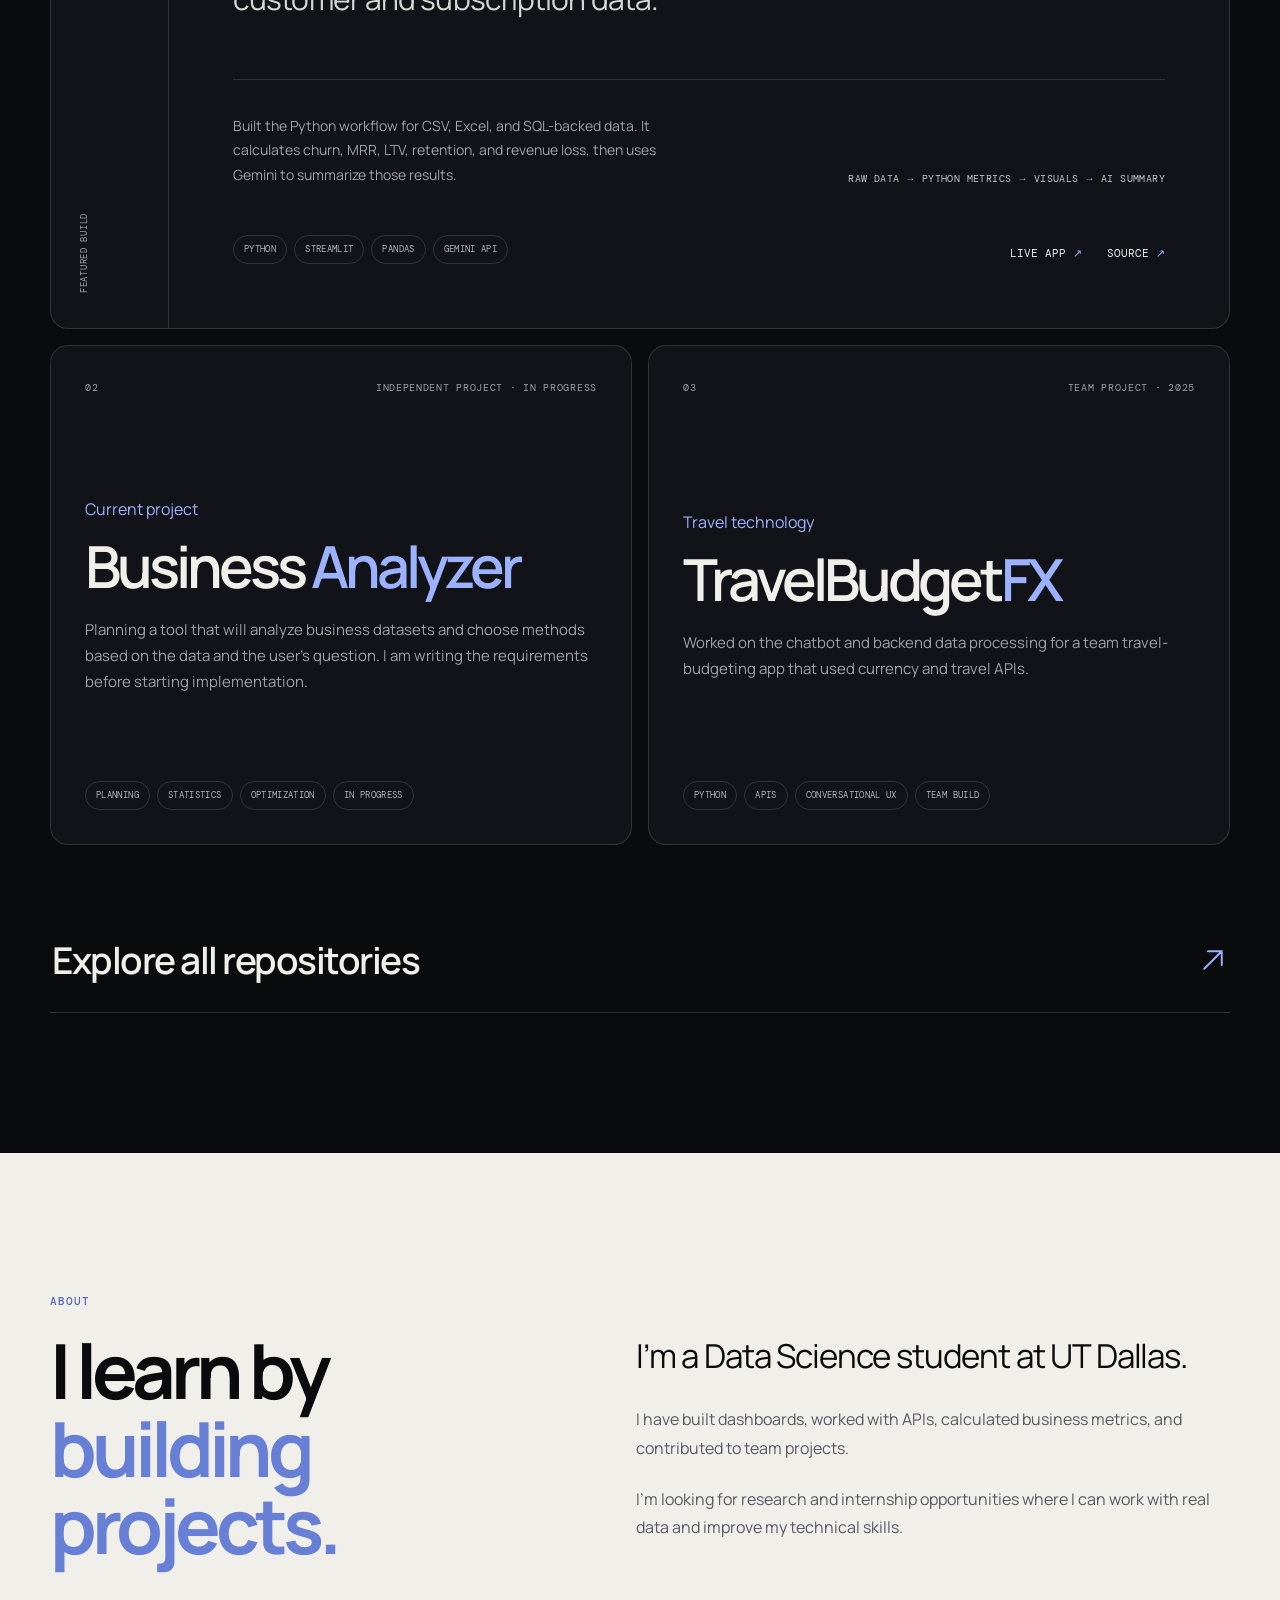
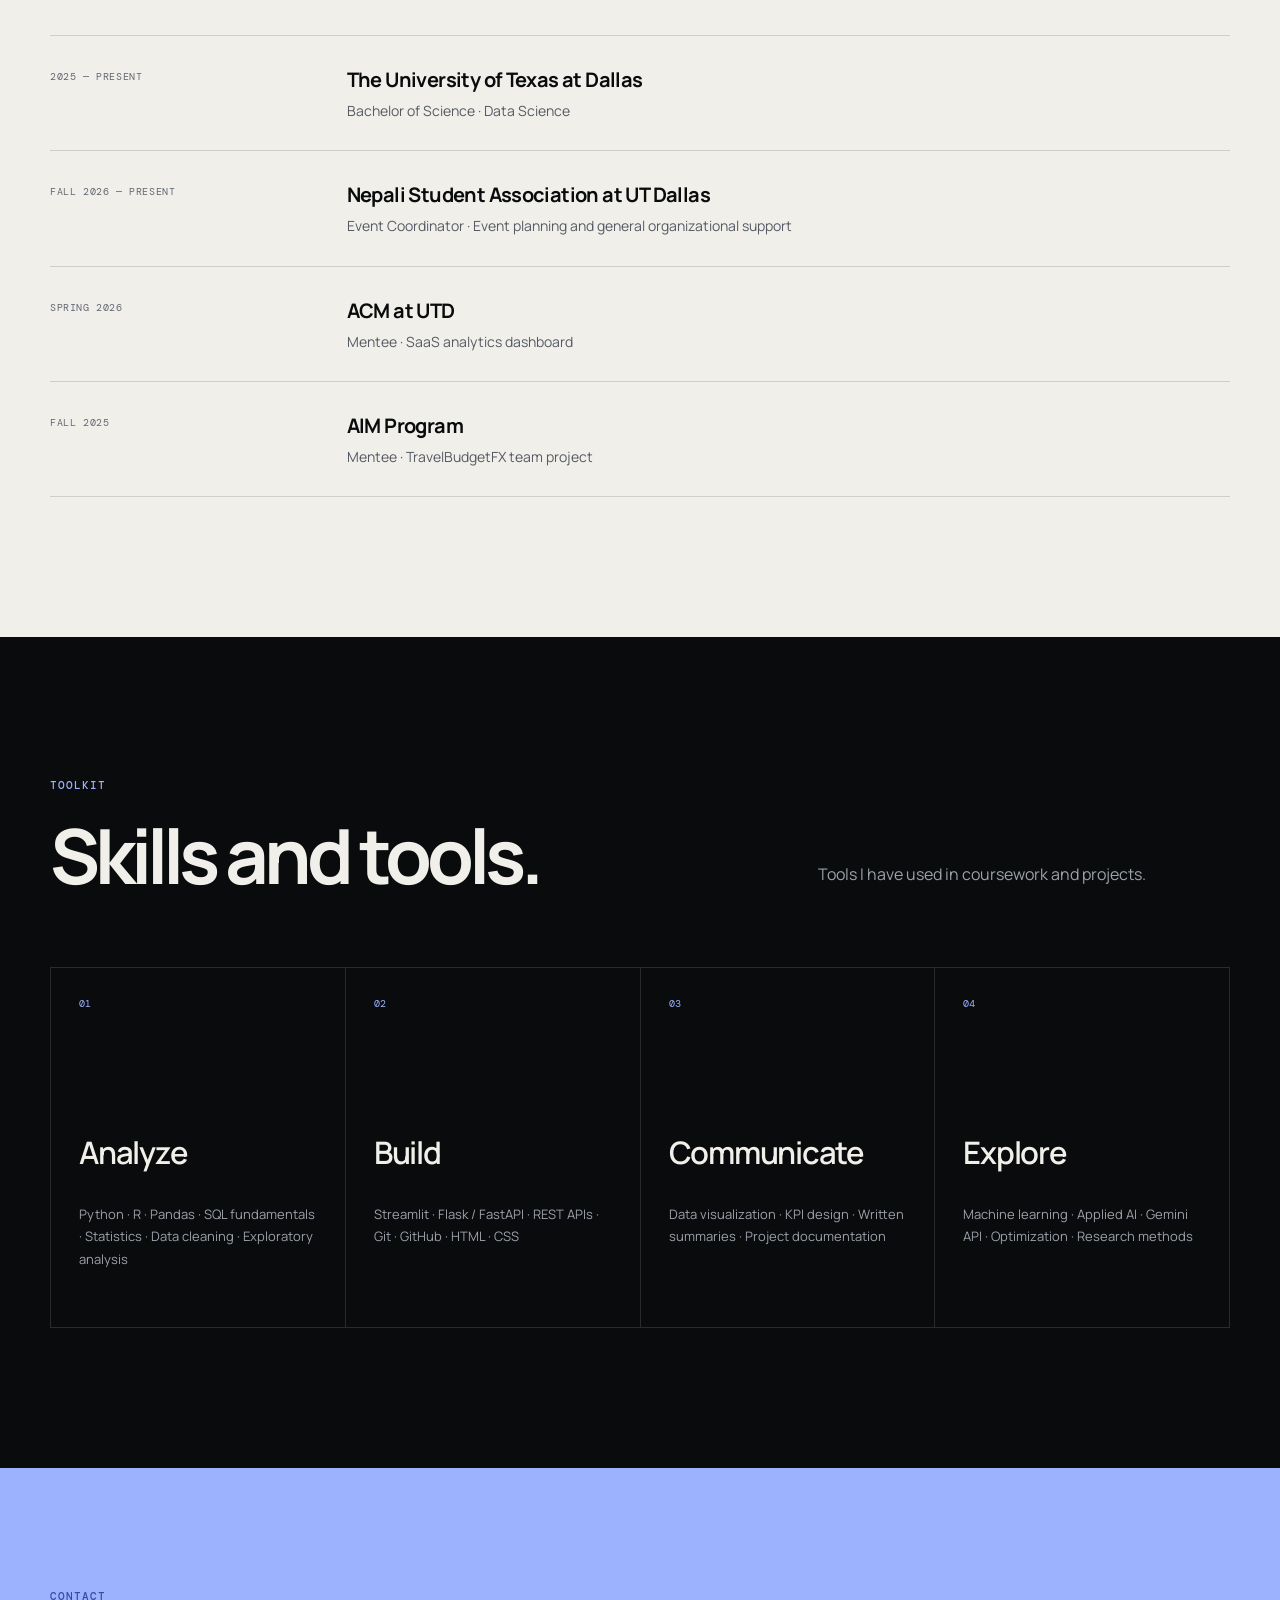
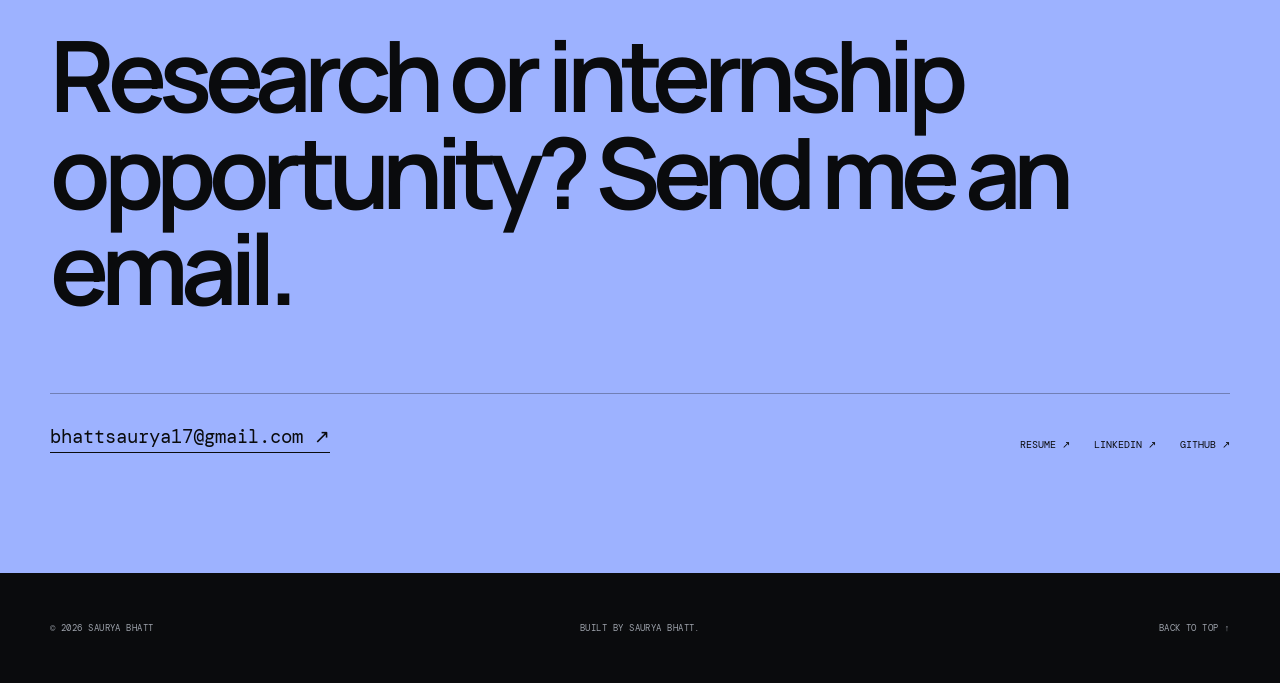
==== commit 3e9be455: "Tighten portfolio and resume copy" ====
--- a/index.html
+++ b/index.html
@@ -64,8 +64,8 @@
 
         <div class="hero-intro reveal">
           <p class="overline">Data Science · Analytics · Applied AI</p>
-          <h2>I turn complex data into clear, useful decisions.</h2>
-          <p>Data Science student at The University of Texas at Dallas building analytical tools across business intelligence, applied AI, and data products.</p>
+          <h2>Data Science student building analytics tools.</h2>
+          <p>I study Data Science at UT Dallas and build projects with Python, Streamlit, R, SQL, and APIs.</p>
           <div class="hero-actions">
             <a class="button button-primary" href="#work">
               Explore my work
@@ -91,21 +91,21 @@
         </div>
         <div>
           <span>Core focus</span>
-          <strong>Decision-ready analytics</strong>
-          <p>From raw data to useful insight</p>
-        </div>
-        <div>
-          <span>Currently exploring</span>
+          <strong>Analytics with Python</strong>
+          <p>KPIs, trends, and dashboards</p>
+        </div>
+        <div>
+          <span>Currently building</span>
           <strong>Business Analyzer</strong>
-          <p>Computation-first decision systems</p>
+          <p>Planning before implementation</p>
         </div>
       </div>
     </section>
 
     <div class="signal-strip" aria-label="Areas of focus">
       <div class="signal-track">
-        <span>DATA PRODUCTS</span><i>✦</i><span>BUSINESS ANALYTICS</span><i>✦</i><span>APPLIED AI</span><i>✦</i><span>VISUAL STORYTELLING</span><i>✦</i>
-        <span aria-hidden="true">DATA PRODUCTS</span><i aria-hidden="true">✦</i><span aria-hidden="true">BUSINESS ANALYTICS</span><i aria-hidden="true">✦</i><span aria-hidden="true">APPLIED AI</span><i aria-hidden="true">✦</i><span aria-hidden="true">VISUAL STORYTELLING</span><i aria-hidden="true">✦</i>
+        <span>DATA SCIENCE</span><i>✦</i><span>BUSINESS ANALYTICS</span><i>✦</i><span>PYTHON</span><i>✦</i><span>RESEARCH</span><i>✦</i>
+        <span aria-hidden="true">DATA SCIENCE</span><i aria-hidden="true">✦</i><span aria-hidden="true">BUSINESS ANALYTICS</span><i aria-hidden="true">✦</i><span aria-hidden="true">PYTHON</span><i aria-hidden="true">✦</i><span aria-hidden="true">RESEARCH</span><i aria-hidden="true">✦</i>
       </div>
     </div>
 
@@ -113,9 +113,9 @@
       <header class="section-header reveal">
         <div>
           <p class="eyebrow">Selected work · 2025–26</p>
-          <h2>Built around questions<br>that matter.</h2>
-        </div>
-        <p class="section-intro">A focused selection of analytical products and collaborative builds—each designed to make information easier to understand and act on.</p>
+          <h2>Selected projects.</h2>
+        </div>
+        <p class="section-intro">Projects from mentorship programs, coursework, and independent work.</p>
       </header>
 
       <article class="project project-featured reveal">
@@ -129,10 +129,10 @@
             <span>2026</span>
           </div>
           <h3>SaaS<span>Dashboard</span></h3>
-          <p class="project-lede">A flexible analysis tool that turns uploaded business data into computed KPIs, visual explanations, and executive-ready insight.</p>
+          <p class="project-lede">A Streamlit app that calculates SaaS metrics from uploaded customer and subscription data.</p>
 
           <div class="project-details">
-            <p>Built the analytical workflow in Python to handle CSV, Excel, and SQL-backed data; calculate churn, MRR, LTV, retention, and revenue loss; and give Gemini structured results to explain rather than guess.</p>
+            <p>Built the Python workflow for CSV, Excel, and SQL-backed data. It calculates churn, MRR, LTV, retention, and revenue loss, then uses Gemini to summarize those results.</p>
             <div class="project-system" aria-label="Project workflow">
               <span>Raw data</span><b>→</b><span>Python metrics</span><b>→</b><span>Visuals</span><b>→</b><span>AI summary</span>
             </div>
@@ -159,10 +159,10 @@
           <div>
             <p class="project-type">Current project</p>
             <h3>Business<span> Analyzer</span></h3>
-            <p>Developing the product and research blueprint for a computation-first system intended to turn business data into evidence-backed decisions. The design keeps quantitative claims grounded in analytical methods and limits an LLM to explaining verified outputs.</p>
+            <p>Planning a tool that will analyze business datasets and choose methods based on the data and the user's question. I am writing the requirements before starting implementation.</p>
           </div>
           <ul class="tag-list" aria-label="Project focus areas">
-            <li>Product research</li><li>Decision systems</li><li>Statistics</li><li>In progress</li>
+            <li>Planning</li><li>Statistics</li><li>Optimization</li><li>In progress</li>
           </ul>
         </article>
 
@@ -174,7 +174,7 @@
           <div>
             <p class="project-type">Travel technology</p>
             <h3>TravelBudget<span>FX</span></h3>
-            <p>Contributed the chatbot experience to a collaborative travel-budgeting application designed to connect trip planning with currency and travel data.</p>
+            <p>Worked on the chatbot and backend data processing for a team travel-budgeting app that used currency and travel APIs.</p>
           </div>
           <ul class="tag-list" aria-label="Technologies and skills used">
             <li>Python</li><li>APIs</li><li>Conversational UX</li><li>Team build</li>
@@ -192,13 +192,13 @@
       <div class="shell about-grid">
         <div class="about-heading reveal">
           <p class="eyebrow">About</p>
-          <h2>Curious by nature.<br><span>Practical by design.</span></h2>
+          <h2>I learn by<br><span>building projects.</span></h2>
         </div>
 
         <div class="about-copy reveal">
-          <p class="about-lede">I’m interested in the stretch of road between a messy dataset and a confident decision.</p>
-          <p>My work sits where analytics, technology, and business questions meet. I enjoy taking a vague problem, finding the signal inside it, and building something people can actually use—not just another model or chart that ends at the notebook.</p>
-          <p>At UT Dallas, I’m sharpening that foundation through Data Science coursework, collaborative technical programs, and independent builds. I’m especially drawn to applied machine learning, analytical product development, and research with a clear real-world purpose.</p>
+          <p class="about-lede">I’m a Data Science student at UT Dallas.</p>
+          <p>I have built dashboards, worked with APIs, calculated business metrics, and contributed to team projects.</p>
+          <p>I’m looking for research and internship opportunities where I can work with real data and improve my technical skills.</p>
         </div>
 
         <div class="path reveal" aria-label="Education, leadership, and project programs">
@@ -226,9 +226,9 @@
       <header class="section-header reveal">
         <div>
           <p class="eyebrow">Toolkit</p>
-          <h2>How I get from<br>question to answer.</h2>
-        </div>
-        <p class="section-intro">A working toolkit—not a keyword wall. I care as much about framing the right question and explaining the result as I do about writing the code.</p>
+          <h2>Skills and tools.</h2>
+        </div>
+        <p class="section-intro">Tools I have used in coursework and projects.</p>
       </header>
 
       <div class="tool-grid">
@@ -245,7 +245,7 @@
         <article class="tool-card reveal">
           <span class="tool-number">03</span>
           <h3>Communicate</h3>
-          <p>Data visualization · KPI design · Executive summaries · Analytical storytelling</p>
+          <p>Data visualization · KPI design · Written summaries · Project documentation</p>
         </article>
         <article class="tool-card reveal">
           <span class="tool-number">04</span>
@@ -257,8 +257,8 @@
 
     <section class="contact section" id="contact">
       <div class="shell contact-inner reveal">
-        <p class="eyebrow">Let’s build something useful</p>
-        <h2>Have a role, a research question, or a dataset worth understanding?</h2>
+        <p class="eyebrow">Contact</p>
+        <h2>Research or internship opportunity? Send me an email.</h2>
         <div class="contact-row">
           <a class="contact-email" href="mailto:bhattsaurya17@gmail.com">bhattsaurya17@gmail.com <span>↗</span></a>
           <div class="social-links" aria-label="Social links">
@@ -273,7 +273,7 @@
 
   <footer class="footer shell">
     <p>© <span id="year">2026</span> Saurya Bhatt</p>
-    <p>Designed and built with intention.</p>
+    <p>Built by Saurya Bhatt.</p>
     <a href="#top">Back to top ↑</a>
   </footer>
 </body>
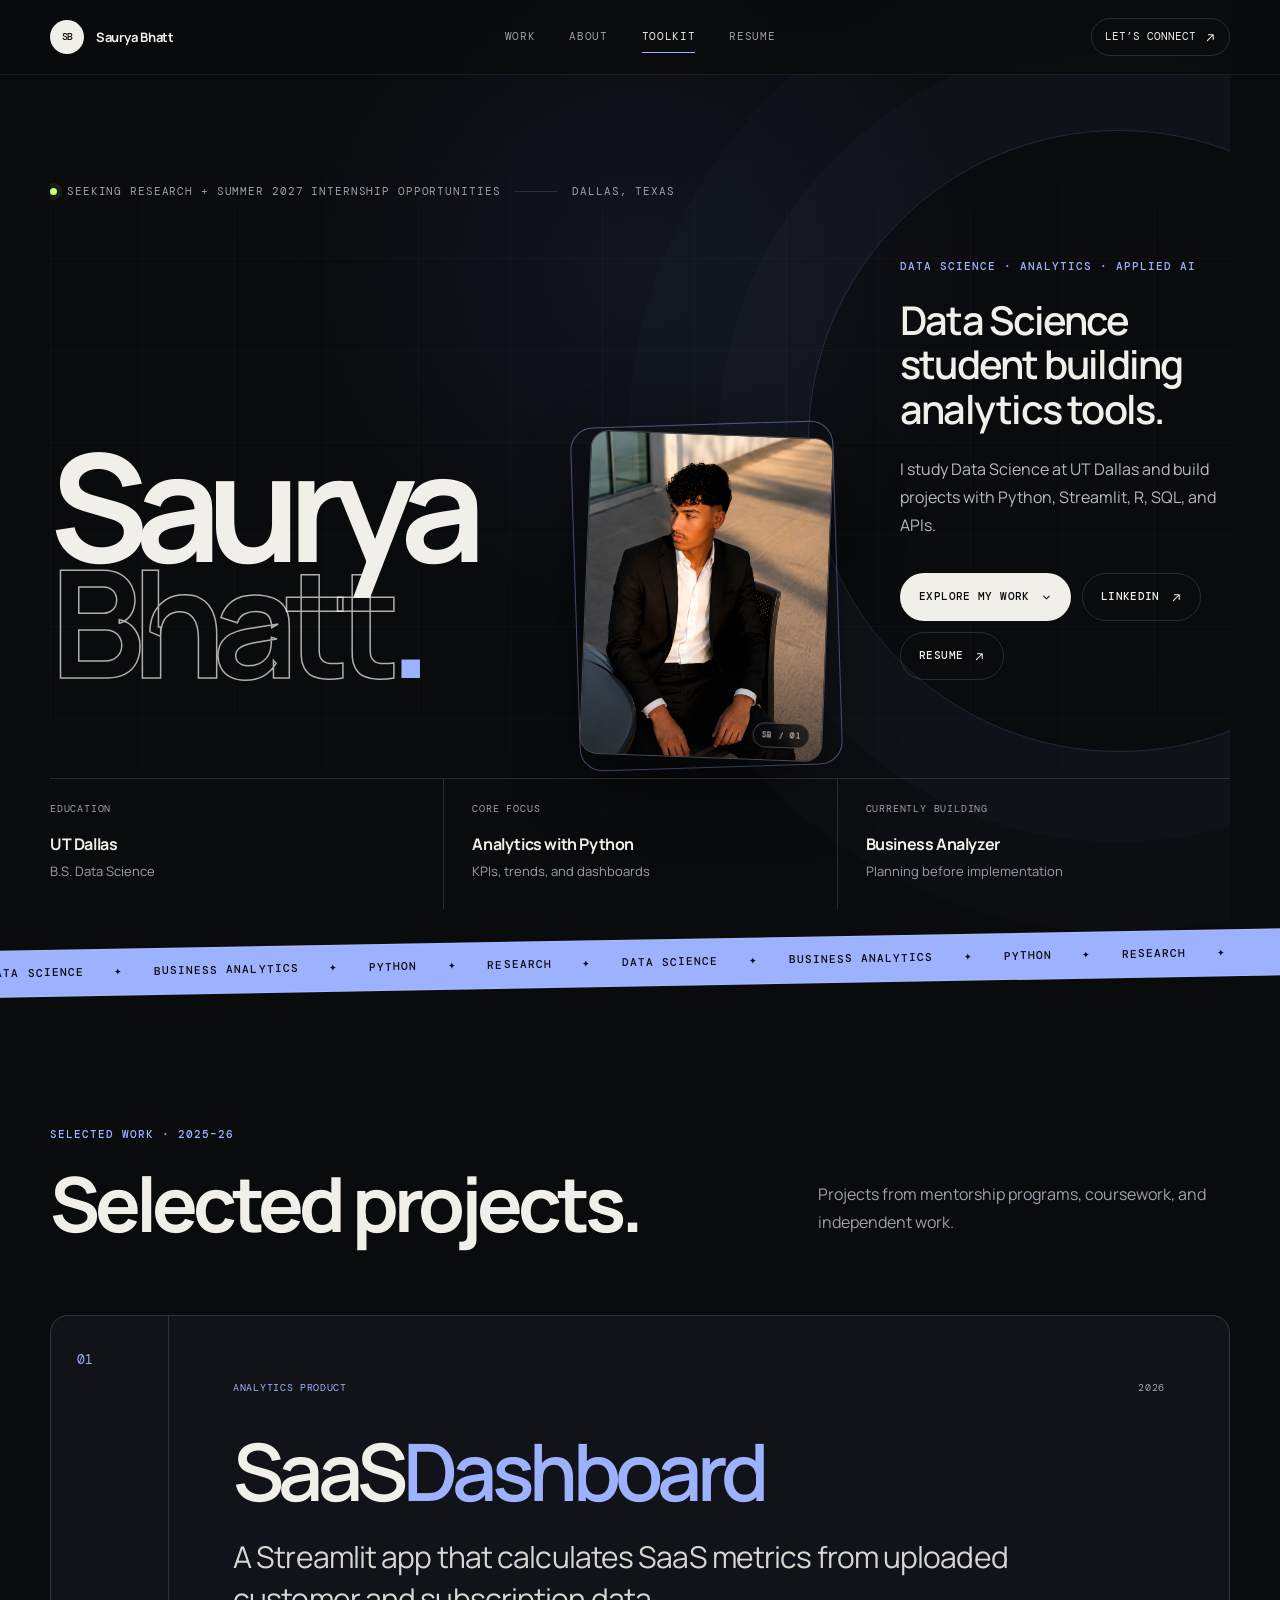
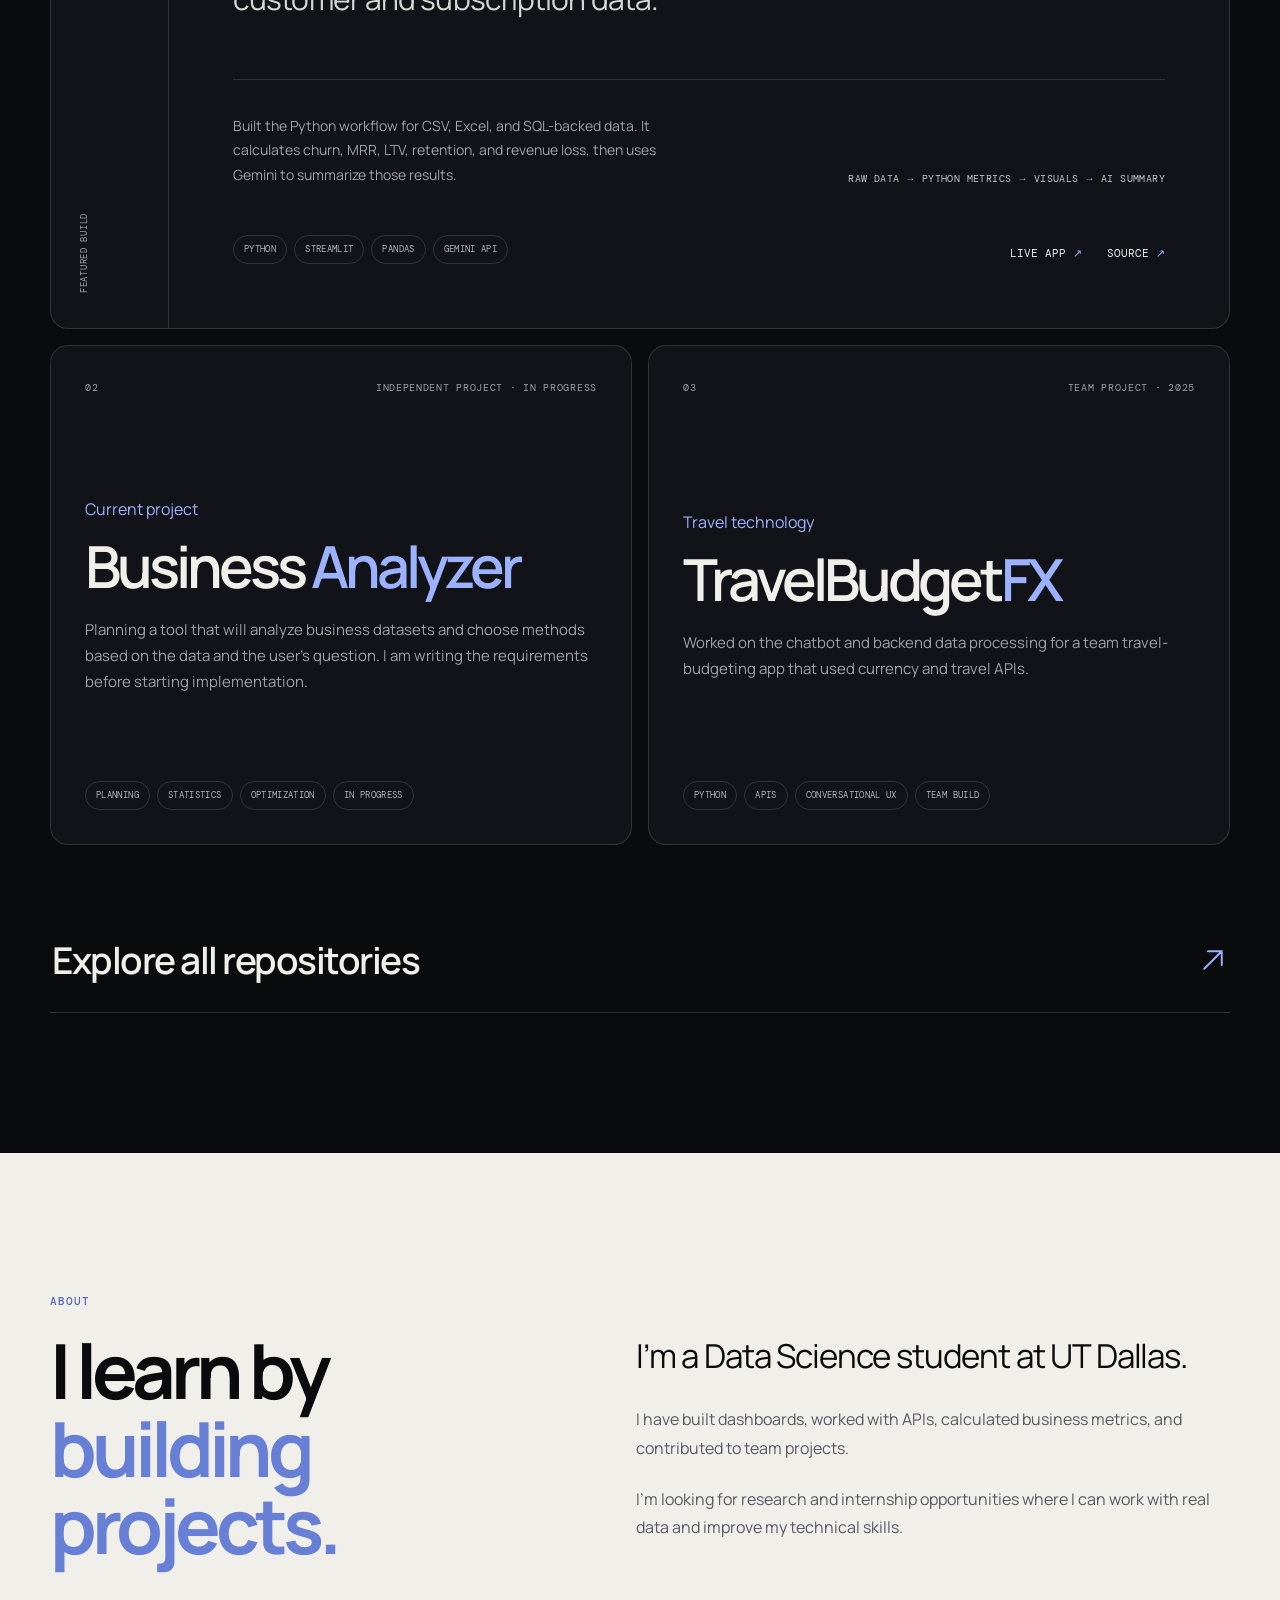
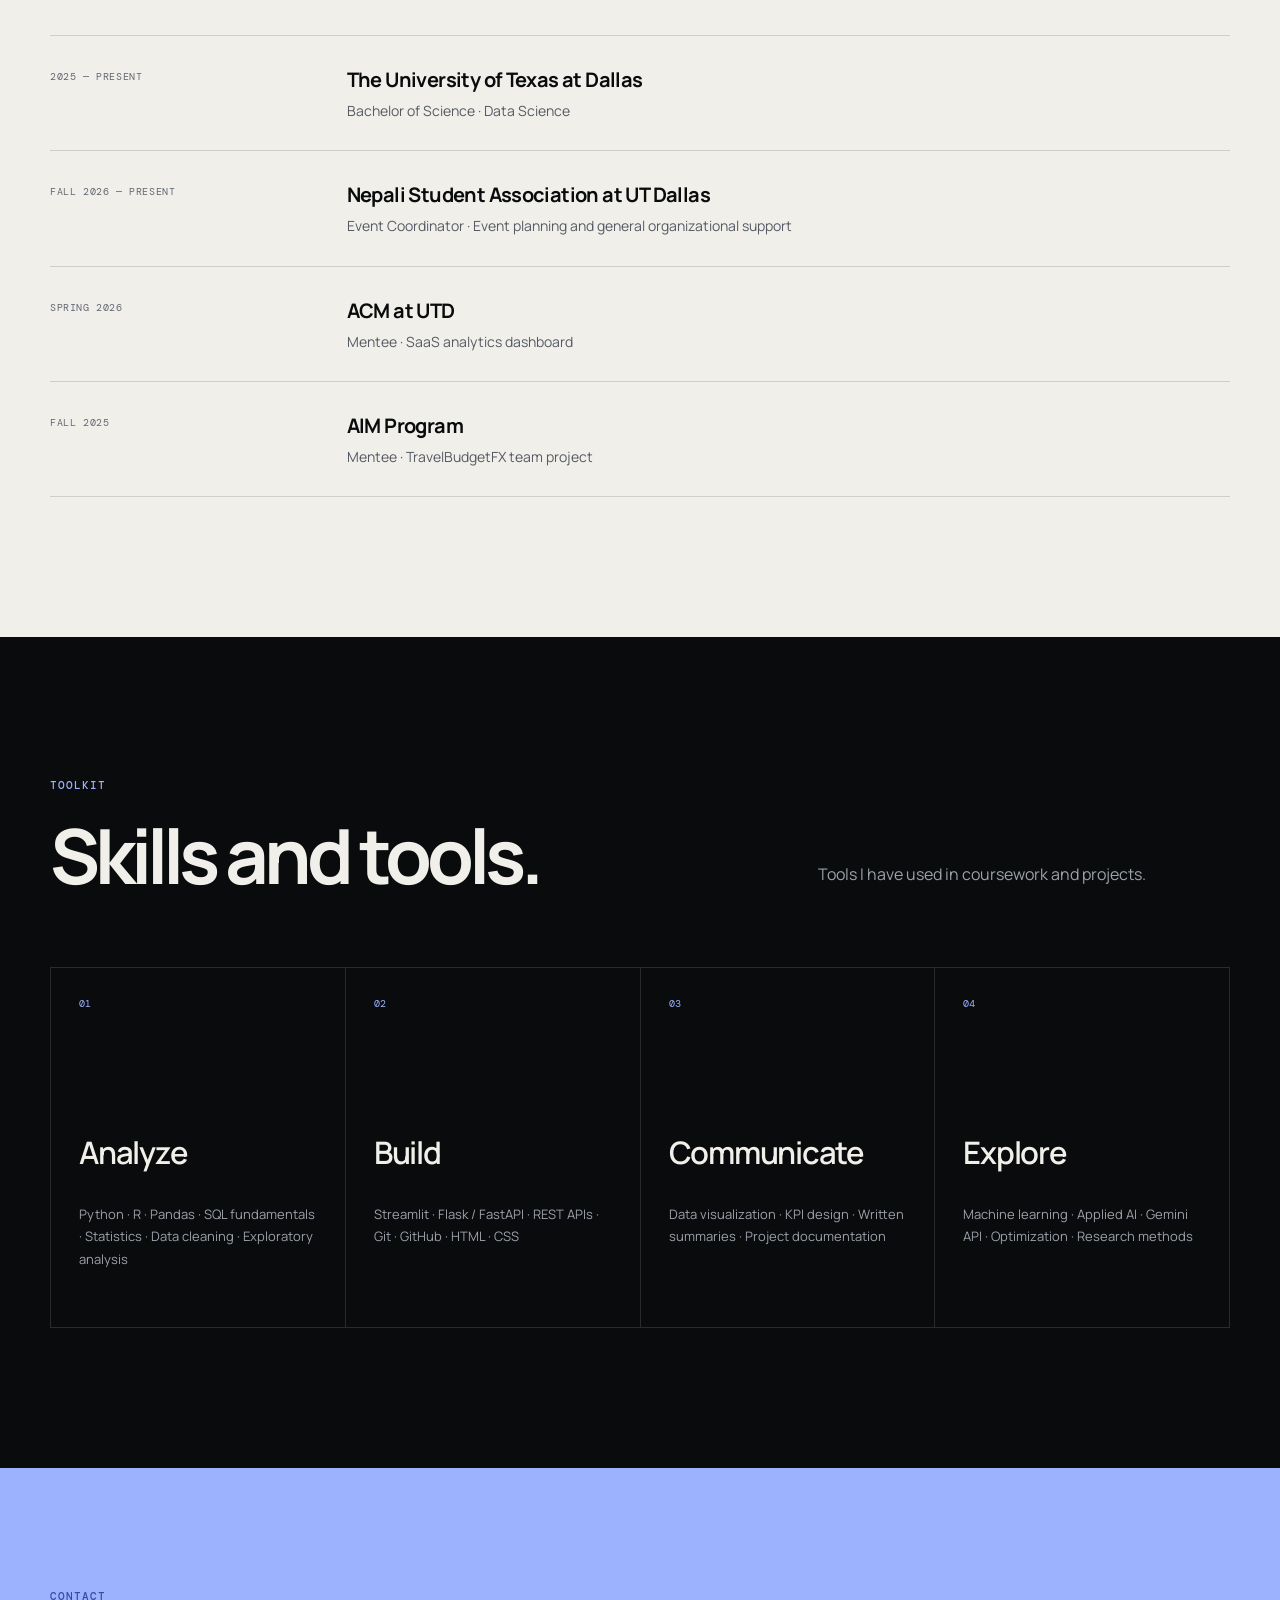
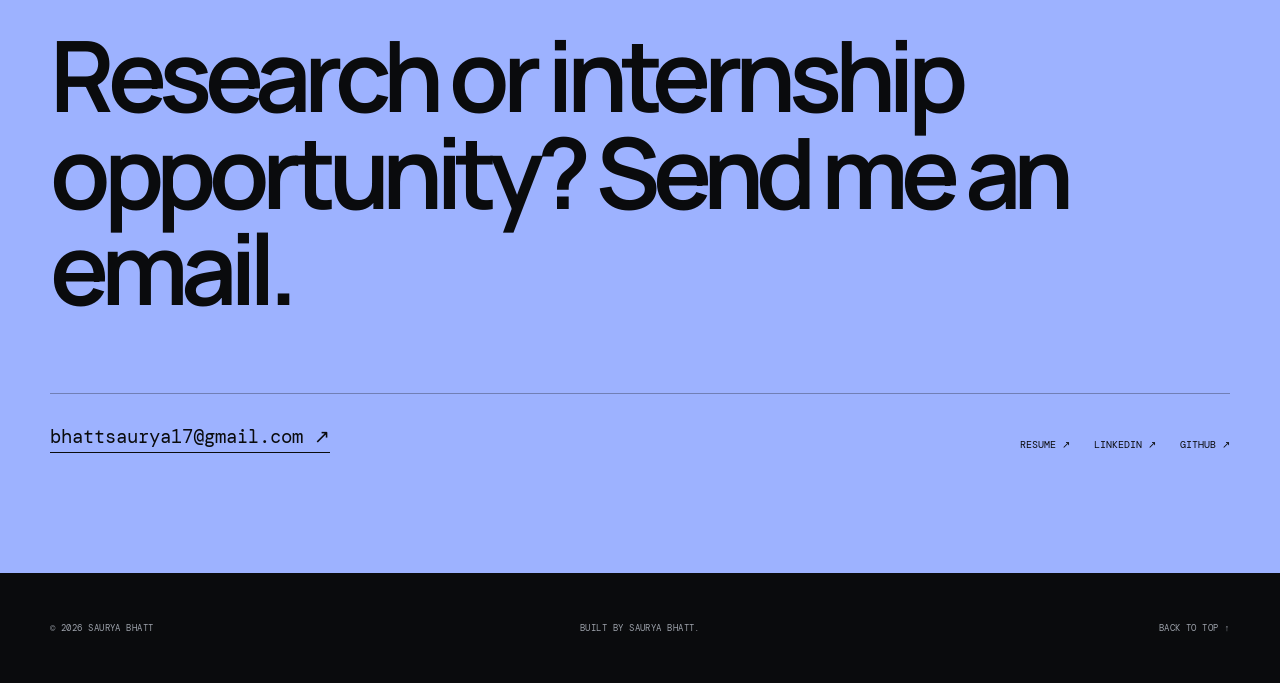
==== commit c5d46ffb: "Add portrait and prepare root site address" ====
--- a/index.html
+++ b/index.html
@@ -6,14 +6,14 @@
   <meta name="theme-color" content="#0a0b0d">
   <meta name="description" content="Saurya Bhatt is a Data Science student at UT Dallas building analytical products and seeking research and internship opportunities.">
   <meta property="og:type" content="website">
-  <meta property="og:url" content="https://bhattsaurya16.github.io/Portfolio/">
+  <meta property="og:url" content="https://bhattsaurya16.github.io/">
   <meta property="og:title" content="Saurya Bhatt — Data Science & Analytics">
   <meta property="og:description" content="Data Science student building analytical products that turn complex data into clear, useful decisions.">
-  <meta property="og:image" content="https://bhattsaurya16.github.io/Portfolio/og-image.png">
+  <meta property="og:image" content="https://bhattsaurya16.github.io/og-image.png">
   <meta name="twitter:card" content="summary_large_image">
   <meta name="twitter:title" content="Saurya Bhatt — Data Science & Analytics">
   <meta name="twitter:description" content="Data Science student building analytical products that turn complex data into clear, useful decisions.">
-  <meta name="twitter:image" content="https://bhattsaurya16.github.io/Portfolio/og-image.png">
+  <meta name="twitter:image" content="https://bhattsaurya16.github.io/og-image.png">
   <title>Saurya Bhatt — Data Science & Analytics</title>
   <link rel="icon" href="favicon.svg" type="image/svg+xml">
   <link rel="preconnect" href="https://fonts.googleapis.com">
@@ -60,6 +60,12 @@
         <div class="hero-title-wrap reveal">
           <p class="hero-index" aria-hidden="true">01 — 26</p>
           <h1>Saurya<br><span>Bhatt</span><i>.</i></h1>
+          <figure class="hero-portrait" aria-label="Portrait of Saurya Bhatt">
+            <div class="portrait-frame">
+              <img src="saurya-bhatt.webp" alt="Saurya Bhatt wearing a black suit and white shirt" width="900" height="1200">
+              <span class="portrait-index" aria-hidden="true">SB / 01</span>
+            </div>
+          </figure>
         </div>
 
         <div class="hero-intro reveal">
--- a/style.css
+++ b/style.css
@@ -101,6 +101,13 @@
 h1 { margin: 0; font-size: clamp(82px, 11.7vw, 156px); font-weight: 700; line-height: 0.78; letter-spacing: -0.09em; }
 h1 span { color: transparent; -webkit-text-stroke: 1.5px rgba(241, 239, 233, 0.72); }
 h1 i { color: var(--accent); font-style: normal; }
+.hero-portrait { position: absolute; right: -18px; bottom: -78px; z-index: 2; width: clamp(205px, 19vw, 278px); margin: 0; transform: rotate(2.2deg); transition: transform 0.45s cubic-bezier(0.2, 0.8, 0.2, 1); }
+.hero-portrait::before { content: ""; position: absolute; inset: -10px; z-index: -1; border: 1px solid rgba(157, 178, 255, 0.48); border-radius: 23px; transform: rotate(-4deg); }
+.hero-portrait:hover { transform: rotate(0deg) translateY(-6px); }
+.portrait-frame { position: relative; aspect-ratio: 3 / 4; overflow: hidden; border: 1px solid rgba(241, 239, 233, 0.24); border-radius: 18px; background: var(--panel); box-shadow: 0 28px 70px rgba(0, 0, 0, 0.46); }
+.portrait-frame::after { content: ""; position: absolute; inset: 0; pointer-events: none; background: linear-gradient(180deg, transparent 65%, rgba(10, 11, 13, 0.28)); }
+.portrait-frame img { width: 100%; height: 100%; display: block; object-fit: cover; object-position: 50% 30%; filter: saturate(0.92) contrast(1.03); }
+.portrait-index { position: absolute; right: 12px; bottom: 12px; z-index: 1; padding: 5px 8px; border: 1px solid rgba(241, 239, 233, 0.25); border-radius: 999px; background: rgba(10, 11, 13, 0.7); color: var(--paper); font-family: var(--mono); font-size: 8px; letter-spacing: 0.08em; backdrop-filter: blur(8px); }
 .overline, .eyebrow { margin: 0 0 22px; color: var(--accent); font-family: var(--mono); font-size: 11px; font-weight: 500; text-transform: uppercase; letter-spacing: 0.09em; }
 .hero-intro h2 { margin: 0 0 24px; font-size: clamp(28px, 3.1vw, 43px); font-weight: 600; line-height: 1.12; letter-spacing: -0.045em; }
 .hero-intro > p:not(.overline) { margin: 0; color: #b6bac2; font-size: 16px; line-height: 1.75; }
@@ -206,6 +213,7 @@
   .hero { min-height: auto; padding-block: 160px 70px; }
   .hero-layout { grid-template-columns: 1fr; align-items: start; }
   .hero-title-wrap { max-width: 820px; }
+  .hero-portrait { right: 12px; width: clamp(200px, 27vw, 250px); }
   .hero-intro { max-width: 620px; }
   .section-header { grid-template-columns: 1fr; gap: 30px; }
   .section-intro { max-width: 650px; }
@@ -229,6 +237,7 @@
   .kicker-divider { width: 20px; }
   h1 { font-size: clamp(66px, 25vw, 116px); }
   .hero-index { display: none; }
+  .hero-portrait { position: relative; right: auto; bottom: auto; width: min(78vw, 330px); margin: 40px 8px 0 auto; transform: rotate(1.5deg); }
   .hero-proof { grid-template-columns: 1fr; margin-top: 70px; }
   .hero-proof > div { min-height: 0; padding: 18px 0; }
   .hero-proof > div + div { padding-left: 0; border-top: 1px solid var(--line); border-left: 0; }
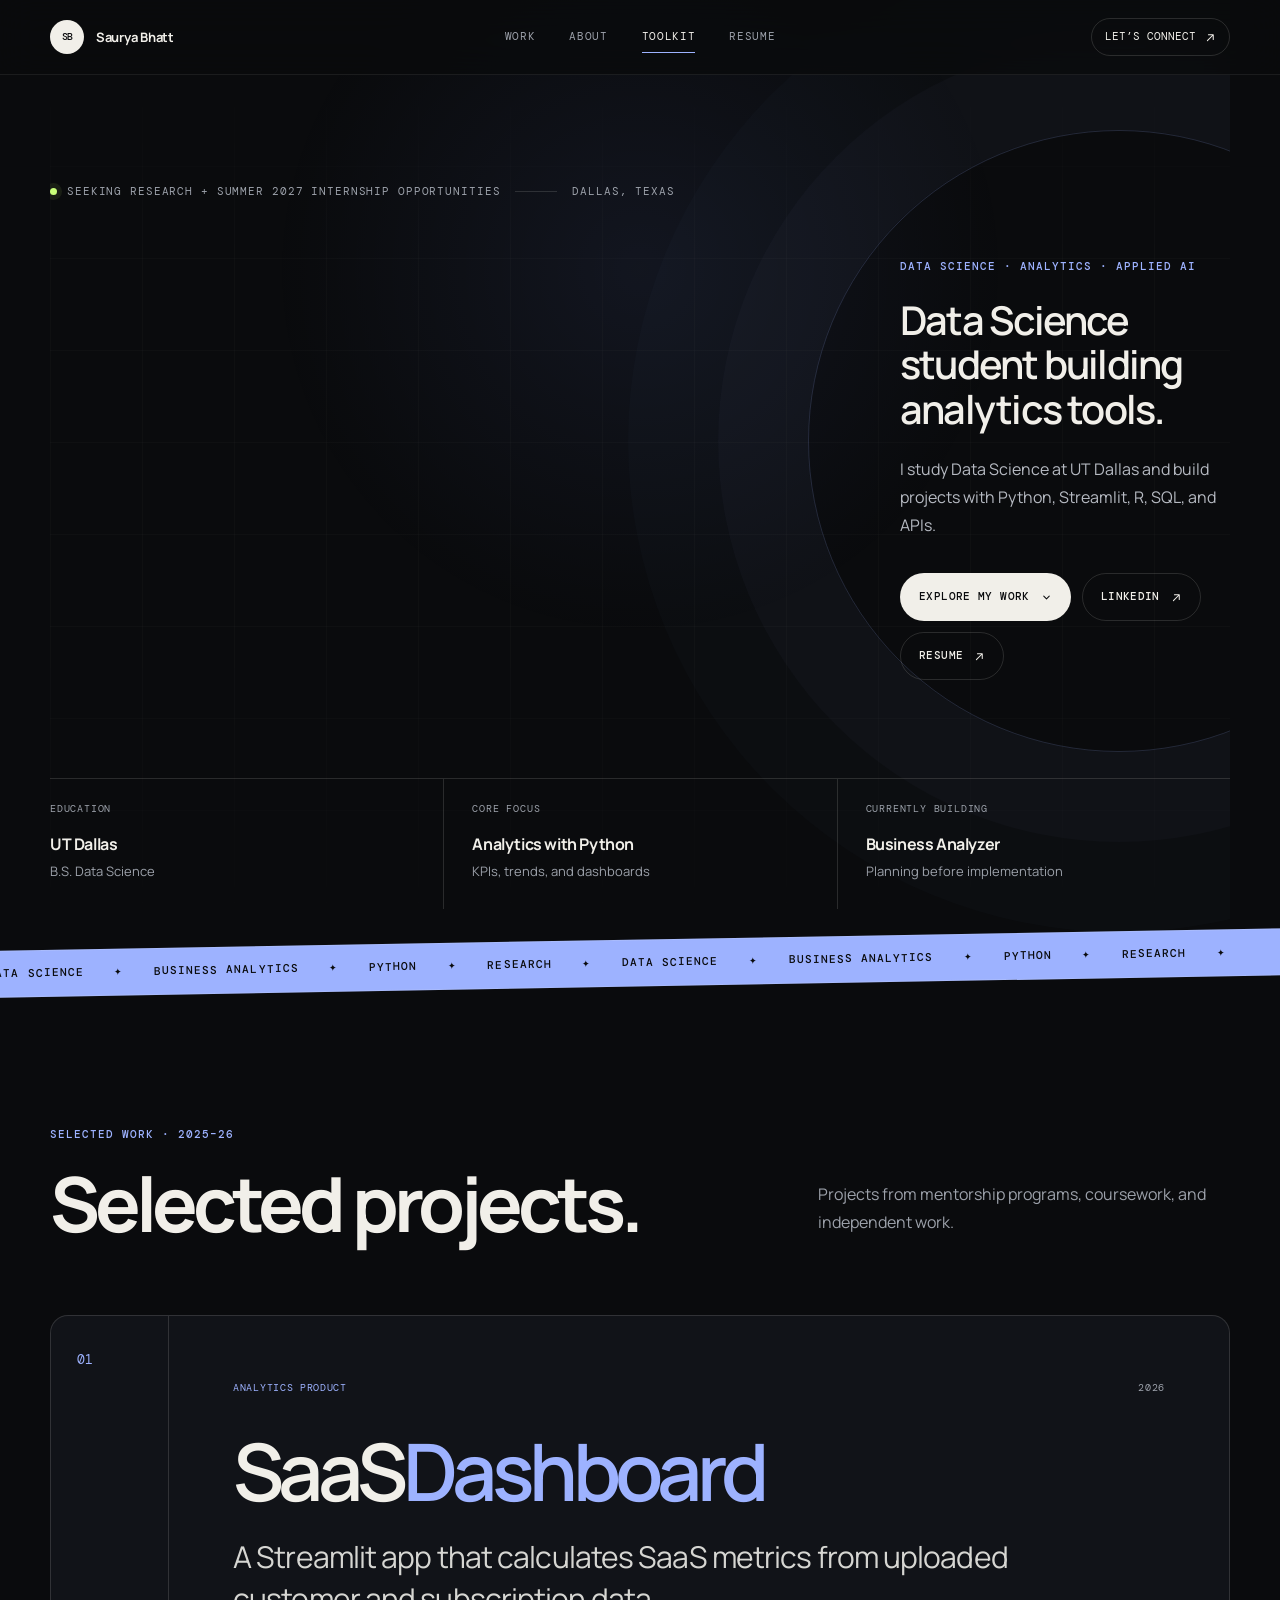
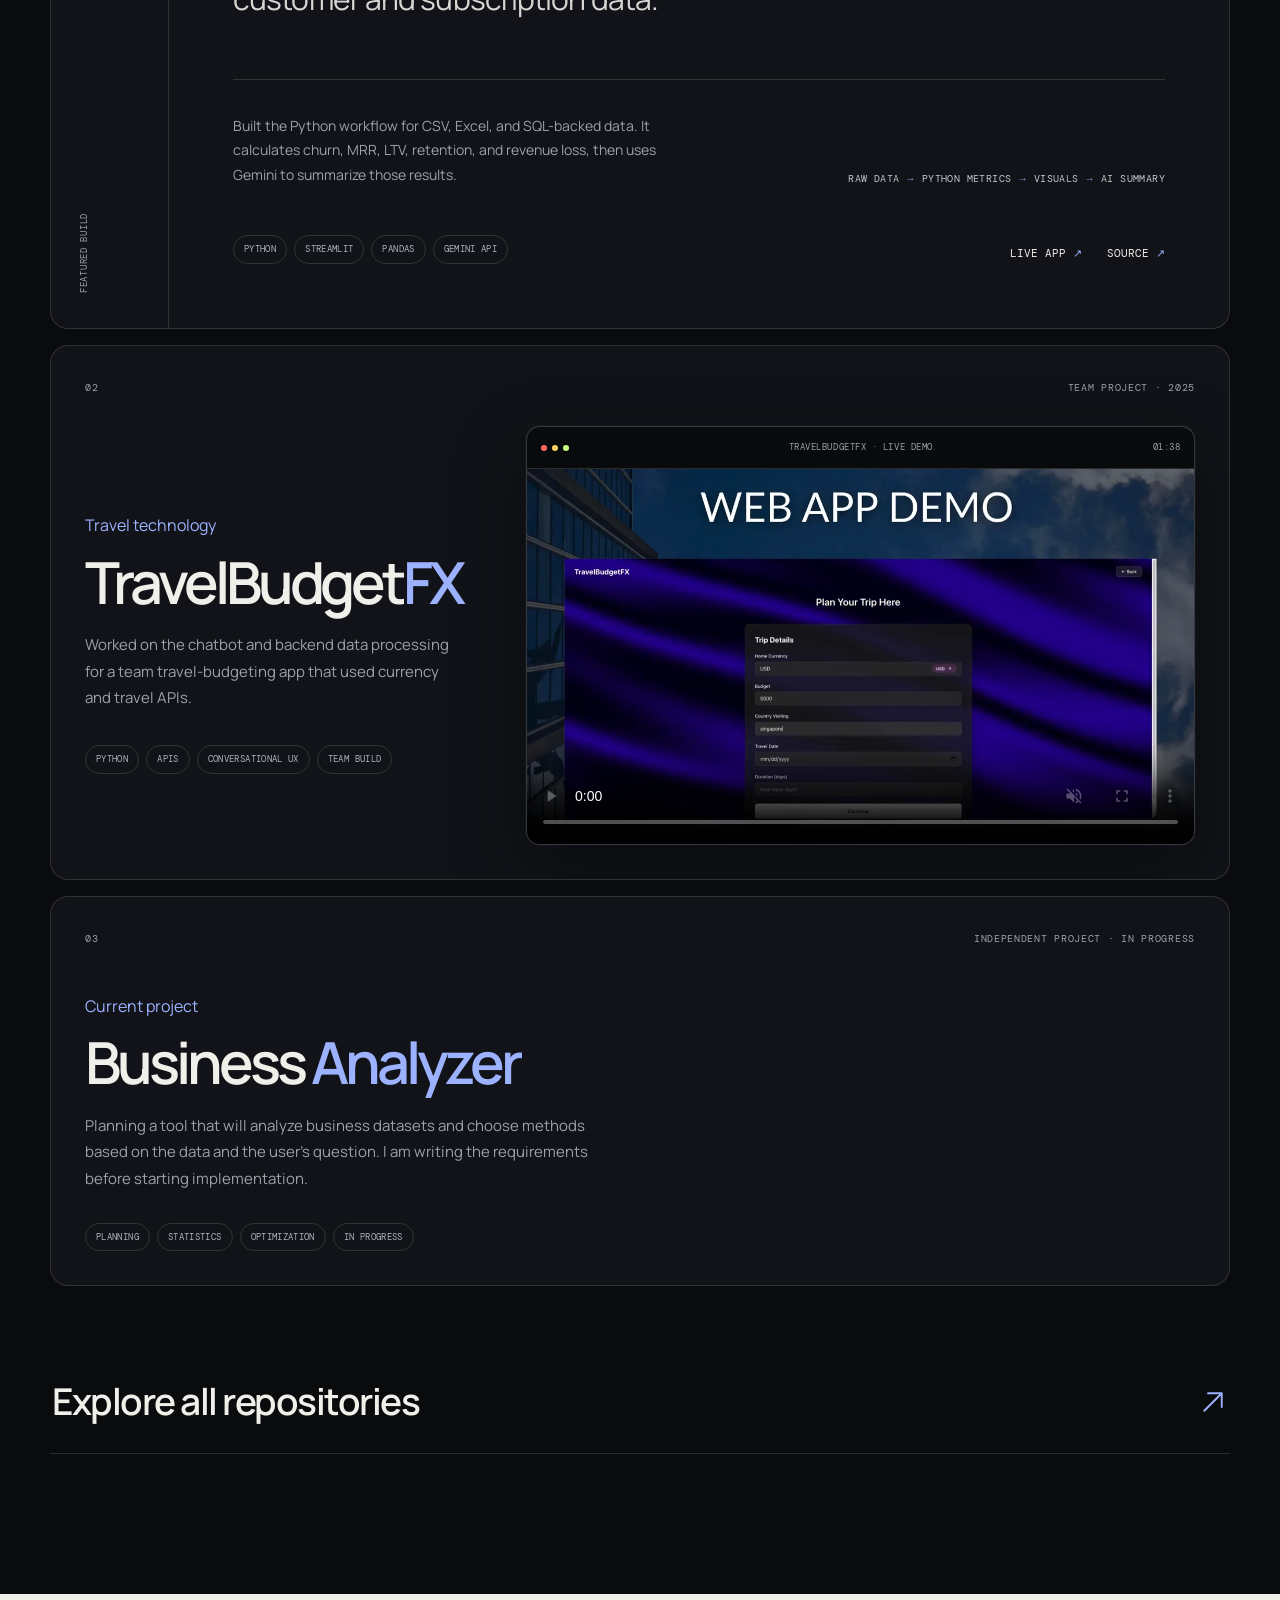
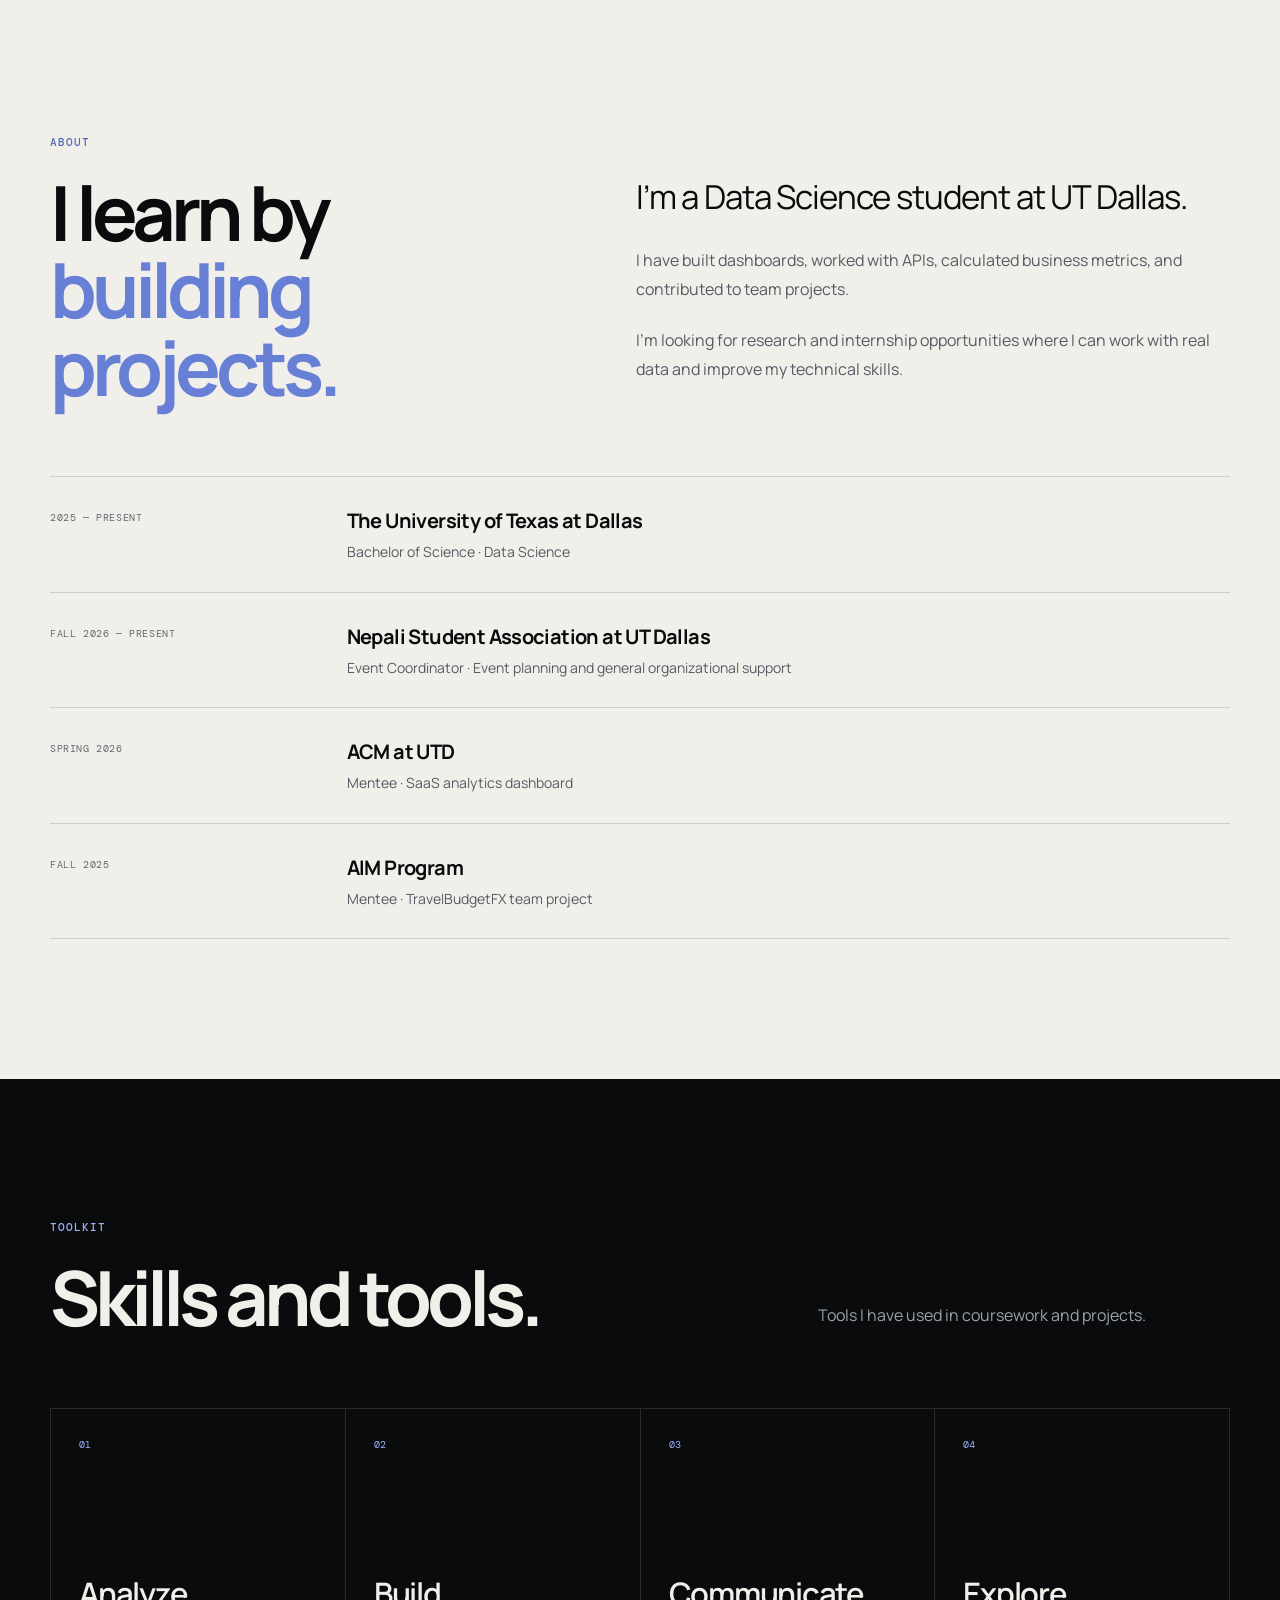
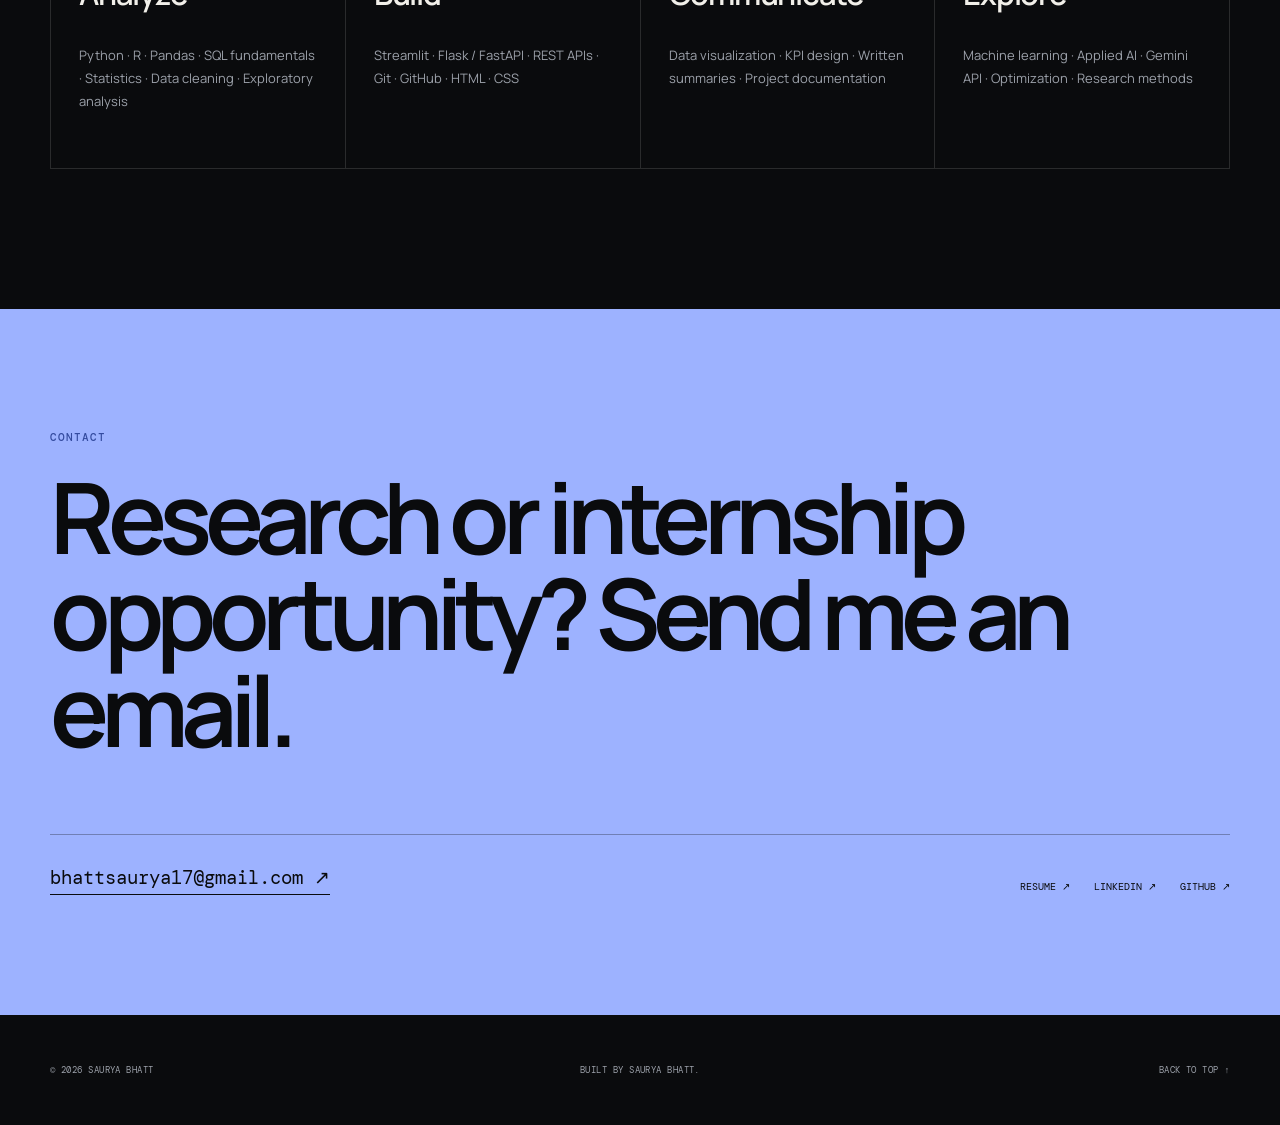
==== commit 3e978b2b: "Add motion design and TravelBudgetFX demo" ====
--- a/index.html
+++ b/index.html
@@ -6,14 +6,14 @@
   <meta name="theme-color" content="#0a0b0d">
   <meta name="description" content="Saurya Bhatt is a Data Science student at UT Dallas building analytical products and seeking research and internship opportunities.">
   <meta property="og:type" content="website">
-  <meta property="og:url" content="https://bhattsaurya16.github.io/">
+  <meta property="og:url" content="https://bhattsaurya16.github.io/Portfolio/">
   <meta property="og:title" content="Saurya Bhatt — Data Science & Analytics">
   <meta property="og:description" content="Data Science student building analytical products that turn complex data into clear, useful decisions.">
-  <meta property="og:image" content="https://bhattsaurya16.github.io/og-image.png">
+  <meta property="og:image" content="https://bhattsaurya16.github.io/Portfolio/og-image.png">
   <meta name="twitter:card" content="summary_large_image">
   <meta name="twitter:title" content="Saurya Bhatt — Data Science & Analytics">
   <meta name="twitter:description" content="Data Science student building analytical products that turn complex data into clear, useful decisions.">
-  <meta name="twitter:image" content="https://bhattsaurya16.github.io/og-image.png">
+  <meta name="twitter:image" content="https://bhattsaurya16.github.io/Portfolio/og-image.png">
   <title>Saurya Bhatt — Data Science & Analytics</title>
   <link rel="icon" href="favicon.svg" type="image/svg+xml">
   <link rel="preconnect" href="https://fonts.googleapis.com">
@@ -24,6 +24,7 @@
 </head>
 <body>
   <a class="skip-link" href="#main">Skip to content</a>
+  <div class="scroll-progress" aria-hidden="true"><span></span></div>
 
   <header class="site-header">
     <nav class="nav shell" aria-label="Primary navigation">
@@ -157,9 +158,38 @@
       </article>
 
       <div class="project-grid">
+        <article class="project project-card project-travel reveal">
+          <div class="project-meta">
+            <span>02</span>
+            <span>Team project · 2025</span>
+          </div>
+          <div class="project-travel-layout">
+            <div class="project-travel-copy">
+              <p class="project-type">Travel technology</p>
+              <h3>TravelBudget<span>FX</span></h3>
+              <p>Worked on the chatbot and backend data processing for a team travel-budgeting app that used currency and travel APIs.</p>
+              <ul class="tag-list" aria-label="Technologies and skills used">
+                <li>Python</li><li>APIs</li><li>Conversational UX</li><li>Team build</li>
+              </ul>
+            </div>
+
+            <div class="demo-window" data-tilt>
+              <div class="demo-bar" aria-hidden="true">
+                <span class="demo-dots"><i></i><i></i><i></i></span>
+                <span>TravelBudgetFX · Live demo</span>
+                <span>01:38</span>
+              </div>
+              <video class="project-demo" controls muted loop playsinline preload="metadata" poster="travelbudgetfx-poster.webp" data-demo aria-label="TravelBudgetFX web application demonstration">
+                <source src="travelbudgetfx-demo.mp4" type="video/mp4">
+                Your browser cannot play this video. <a href="travelbudgetfx-demo.mp4">Download the demo</a>.
+              </video>
+            </div>
+          </div>
+        </article>
+
         <article class="project project-card reveal">
           <div class="project-meta">
-            <span>02</span>
+            <span>03</span>
             <span>Independent project · In progress</span>
           </div>
           <div>
@@ -169,21 +199,6 @@
           </div>
           <ul class="tag-list" aria-label="Project focus areas">
             <li>Planning</li><li>Statistics</li><li>Optimization</li><li>In progress</li>
-          </ul>
-        </article>
-
-        <article class="project project-card reveal">
-          <div class="project-meta">
-            <span>03</span>
-            <span>Team project · 2025</span>
-          </div>
-          <div>
-            <p class="project-type">Travel technology</p>
-            <h3>TravelBudget<span>FX</span></h3>
-            <p>Worked on the chatbot and backend data processing for a team travel-budgeting app that used currency and travel APIs.</p>
-          </div>
-          <ul class="tag-list" aria-label="Technologies and skills used">
-            <li>Python</li><li>APIs</li><li>Conversational UX</li><li>Team build</li>
           </ul>
         </article>
       </div>
--- a/style.css
+++ b/style.css
@@ -40,6 +40,7 @@
   z-index: -1;
   pointer-events: none;
   background: radial-gradient(540px circle at var(--pointer-x) var(--pointer-y), rgba(120, 148, 255, 0.08), transparent 68%);
+  transition: opacity 0.4s ease;
 }
 
 ::selection { background: var(--accent); color: var(--ink); }
@@ -60,6 +61,9 @@
 }
 .skip-link:focus { transform: translateY(0); }
 
+.scroll-progress { position: fixed; top: 73px; right: 0; left: 0; z-index: 60; height: 2px; pointer-events: none; }
+.scroll-progress span { display: block; width: 100%; height: 100%; background: linear-gradient(90deg, var(--accent), var(--lime)); transform: scaleX(var(--scroll-progress, 0)); transform-origin: left; box-shadow: 0 0 16px rgba(157, 178, 255, 0.55); }
+
 :focus-visible { outline: 2px solid var(--accent); outline-offset: 5px; }
 
 .shell { width: min(calc(100% - 48px), var(--shell)); margin-inline: auto; }
@@ -73,7 +77,9 @@
   border-bottom: 1px solid rgba(241, 239, 233, 0.08);
   backdrop-filter: blur(18px);
   -webkit-backdrop-filter: blur(18px);
-}
+  transition: background 0.35s ease, border-color 0.35s ease, box-shadow 0.35s ease;
+}
+.site-header.is-scrolled { background: rgba(10, 11, 13, 0.9); border-color: rgba(157, 178, 255, 0.16); box-shadow: 0 12px 36px rgba(0, 0, 0, 0.18); }
 
 .nav { height: 74px; display: grid; grid-template-columns: 1fr auto 1fr; align-items: center; }
 .brand { display: inline-flex; align-items: center; gap: 12px; justify-self: start; font-size: 13px; font-weight: 700; letter-spacing: -0.02em; }
@@ -88,8 +94,8 @@
 .nav-cta:hover { color: var(--ink); border-color: var(--accent); background: var(--accent); }
 
 .hero { position: relative; min-height: 940px; padding-top: 152px; display: flex; flex-direction: column; justify-content: center; overflow: clip; }
-.hero-grid { position: absolute; inset: 74px 0 0; z-index: -2; opacity: 0.18; background-image: linear-gradient(rgba(241, 239, 233, 0.12) 1px, transparent 1px), linear-gradient(90deg, rgba(241, 239, 233, 0.12) 1px, transparent 1px); background-size: 92px 92px; mask-image: linear-gradient(to bottom, transparent, black 20%, black 68%, transparent 100%); }
-.hero::after { content: ""; position: absolute; top: 130px; right: -200px; z-index: -1; width: 620px; aspect-ratio: 1; border: 1px solid rgba(157, 178, 255, 0.18); border-radius: 50%; box-shadow: 0 0 0 90px rgba(157, 178, 255, 0.025), 0 0 0 180px rgba(157, 178, 255, 0.018); }
+.hero-grid { position: absolute; inset: 74px 0 0; z-index: -2; opacity: 0.18; background-image: linear-gradient(rgba(241, 239, 233, 0.12) 1px, transparent 1px), linear-gradient(90deg, rgba(241, 239, 233, 0.12) 1px, transparent 1px); background-size: 92px 92px; mask-image: linear-gradient(to bottom, transparent, black 20%, black 68%, transparent 100%); animation: grid-drift 18s linear infinite; }
+.hero::after { content: ""; position: absolute; top: 130px; right: -200px; z-index: -1; width: 620px; aspect-ratio: 1; border: 1px solid rgba(157, 178, 255, 0.18); border-radius: 50%; box-shadow: 0 0 0 90px rgba(157, 178, 255, 0.025), 0 0 0 180px rgba(157, 178, 255, 0.018); animation: orbit-breathe 7s ease-in-out infinite; }
 
 .hero-kicker { display: flex; align-items: center; gap: 10px; margin-bottom: 58px; color: var(--muted); font-family: var(--mono); font-size: 11px; text-transform: uppercase; letter-spacing: 0.08em; }
 .availability-dot { width: 7px; height: 7px; background: var(--lime); border-radius: 50%; box-shadow: 0 0 0 5px rgba(201, 255, 121, 0.08); animation: pulse 2.4s ease-in-out infinite; }
@@ -101,12 +107,15 @@
 h1 { margin: 0; font-size: clamp(82px, 11.7vw, 156px); font-weight: 700; line-height: 0.78; letter-spacing: -0.09em; }
 h1 span { color: transparent; -webkit-text-stroke: 1.5px rgba(241, 239, 233, 0.72); }
 h1 i { color: var(--accent); font-style: normal; }
-.hero-portrait { position: absolute; right: -18px; bottom: -78px; z-index: 2; width: clamp(205px, 19vw, 278px); margin: 0; transform: rotate(2.2deg); transition: transform 0.45s cubic-bezier(0.2, 0.8, 0.2, 1); }
+.hero-title-wrap.reveal { clip-path: inset(0 0 100% 0); transition: opacity 0.9s ease, transform 0.9s cubic-bezier(0.16, 1, 0.3, 1), clip-path 1.05s cubic-bezier(0.16, 1, 0.3, 1); }
+.hero-title-wrap.reveal.is-visible { clip-path: inset(0 0 0 0); }
+.hero-portrait { position: absolute; right: -18px; bottom: -78px; z-index: 2; width: clamp(205px, 19vw, 278px); margin: 0; transform: rotate(2.2deg); transition: transform 0.55s cubic-bezier(0.16, 1, 0.3, 1); animation: portrait-float 6s ease-in-out 1.1s infinite; }
 .hero-portrait::before { content: ""; position: absolute; inset: -10px; z-index: -1; border: 1px solid rgba(157, 178, 255, 0.48); border-radius: 23px; transform: rotate(-4deg); }
-.hero-portrait:hover { transform: rotate(0deg) translateY(-6px); }
+.hero-portrait:hover { transform: rotate(0deg) translateY(-10px) scale(1.025); animation-play-state: paused; }
 .portrait-frame { position: relative; aspect-ratio: 3 / 4; overflow: hidden; border: 1px solid rgba(241, 239, 233, 0.24); border-radius: 18px; background: var(--panel); box-shadow: 0 28px 70px rgba(0, 0, 0, 0.46); }
 .portrait-frame::after { content: ""; position: absolute; inset: 0; pointer-events: none; background: linear-gradient(180deg, transparent 65%, rgba(10, 11, 13, 0.28)); }
-.portrait-frame img { width: 100%; height: 100%; display: block; object-fit: cover; object-position: 50% 30%; filter: saturate(0.92) contrast(1.03); }
+.portrait-frame img { width: 100%; height: 100%; display: block; object-fit: cover; object-position: 50% 30%; filter: saturate(0.92) contrast(1.03); transform: scale(1.025); transition: transform 0.8s cubic-bezier(0.16, 1, 0.3, 1), filter 0.5s ease; }
+.hero-portrait:hover .portrait-frame img { transform: scale(1.075); filter: saturate(1) contrast(1.04); }
 .portrait-index { position: absolute; right: 12px; bottom: 12px; z-index: 1; padding: 5px 8px; border: 1px solid rgba(241, 239, 233, 0.25); border-radius: 999px; background: rgba(10, 11, 13, 0.7); color: var(--paper); font-family: var(--mono); font-size: 8px; letter-spacing: 0.08em; backdrop-filter: blur(8px); }
 .overline, .eyebrow { margin: 0 0 22px; color: var(--accent); font-family: var(--mono); font-size: 11px; font-weight: 500; text-transform: uppercase; letter-spacing: 0.09em; }
 .hero-intro h2 { margin: 0 0 24px; font-size: clamp(28px, 3.1vw, 43px); font-weight: 600; line-height: 1.12; letter-spacing: -0.045em; }
@@ -129,13 +138,16 @@
 .signal-strip { overflow: hidden; border-block: 1px solid var(--line); background: var(--accent); color: var(--ink); transform: rotate(-1deg) scale(1.02); }
 .signal-track { width: max-content; display: flex; align-items: center; gap: 30px; padding-block: 13px; font-family: var(--mono); font-size: 11px; font-weight: 500; letter-spacing: 0.08em; animation: ticker 28s linear infinite; }
 .signal-track i { font-style: normal; font-size: 9px; }
+.signal-strip:hover .signal-track { animation-play-state: paused; }
 
 .section-header { display: grid; grid-template-columns: 1.25fr 0.75fr; gap: 80px; align-items: end; margin-bottom: 72px; }
 .section-header h2, .about-heading h2 { margin: 0; font-size: clamp(44px, 6vw, 76px); line-height: 1.02; letter-spacing: -0.065em; }
 .section-intro { max-width: 480px; margin: 0 0 7px; color: var(--muted); font-size: 16px; line-height: 1.75; }
 
-.project { border: 1px solid var(--line); background: var(--ink-soft); transition: border-color 0.3s ease, transform 0.3s ease, background 0.3s ease; }
-.project:hover { border-color: rgba(157, 178, 255, 0.5); background: #13161c; transform: translateY(-4px); }
+.project { position: relative; isolation: isolate; border: 1px solid var(--line); background: var(--ink-soft); transition: border-color 0.45s ease, transform 0.45s cubic-bezier(0.16, 1, 0.3, 1), background 0.45s ease, box-shadow 0.45s ease; }
+.project::before { content: ""; position: absolute; inset: 0; z-index: -1; pointer-events: none; border-radius: inherit; opacity: 0; background: radial-gradient(500px circle at var(--card-x, 50%) var(--card-y, 50%), rgba(157, 178, 255, 0.13), transparent 62%); transition: opacity 0.35s ease; }
+.project:hover { border-color: rgba(157, 178, 255, 0.5); background: #13161c; transform: translateY(-7px); box-shadow: 0 24px 70px rgba(0, 0, 0, 0.22); }
+.project:hover::before { opacity: 1; }
 .project-featured { display: grid; grid-template-columns: 118px 1fr; border-radius: var(--radius); overflow: hidden; }
 .project-aside { display: flex; flex-direction: column; justify-content: space-between; padding: 34px 26px; border-right: 1px solid var(--line); color: var(--accent); font-family: var(--mono); }
 .project-aside > span { font-size: 13px; }
@@ -158,10 +170,25 @@
 .project-links a span { color: var(--accent); }
 .project-links a:hover { color: var(--accent); border-color: var(--accent); }
 
-.project-grid { display: grid; grid-template-columns: 1fr 1fr; gap: 16px; margin-top: 16px; }
+.project-grid { display: grid; grid-template-columns: 1fr; gap: 16px; margin-top: 16px; }
 .project-card { min-height: 500px; display: flex; flex-direction: column; justify-content: space-between; padding: 34px; border-radius: var(--radius); }
 .project-card h3 { margin: 16px 0 24px; font-size: clamp(36px, 4.6vw, 58px); }
 .project-card > div:nth-child(2) > p:last-child { max-width: 510px; margin: 0; color: var(--muted); font-size: 15px; line-height: 1.75; }
+.project-grid > .project-card:not(.project-travel) { min-height: 390px; }
+
+.project-travel { gap: 30px; min-height: 0; overflow: hidden; }
+.project-travel-layout { display: grid; grid-template-columns: minmax(280px, 0.72fr) minmax(0, 1.28fr); gap: clamp(34px, 5vw, 72px); align-items: center; }
+.project-travel-copy > p:not(.project-type) { max-width: 480px; margin: 0; color: var(--muted); font-size: 15px; line-height: 1.75; }
+.project-travel-copy .tag-list { margin-top: 34px; }
+.demo-window { --tilt-x: 0deg; --tilt-y: 0deg; position: relative; min-width: 0; overflow: hidden; border: 1px solid rgba(241, 239, 233, 0.2); border-radius: 14px; background: #090a0c; box-shadow: 0 28px 74px rgba(0, 0, 0, 0.4), 0 0 0 1px rgba(157, 178, 255, 0.05); transform: perspective(1000px) rotateX(var(--tilt-x)) rotateY(var(--tilt-y)); transform-style: preserve-3d; transition: transform 0.2s ease-out, border-color 0.35s ease, box-shadow 0.35s ease; }
+.demo-window:hover { border-color: rgba(157, 178, 255, 0.52); box-shadow: 0 34px 90px rgba(0, 0, 0, 0.48), 0 0 36px rgba(124, 153, 255, 0.08); }
+.demo-bar { min-height: 42px; display: grid; grid-template-columns: 1fr auto 1fr; align-items: center; gap: 12px; padding: 0 14px; border-bottom: 1px solid var(--line); color: var(--muted); font-family: var(--mono); font-size: 9px; text-transform: uppercase; letter-spacing: 0.06em; }
+.demo-bar > span:last-child { justify-self: end; }
+.demo-dots { display: flex; gap: 5px; }
+.demo-dots i { width: 6px; height: 6px; border-radius: 50%; background: #ff6b6b; }
+.demo-dots i:nth-child(2) { background: #ffd166; }
+.demo-dots i:nth-child(3) { background: var(--lime); }
+.project-demo { width: 100%; aspect-ratio: 16 / 9; display: block; background: #090a0c; object-fit: contain; }
 .all-work-link { display: flex; align-items: center; justify-content: space-between; gap: 30px; margin-top: 64px; padding: 22px 2px; border-bottom: 1px solid var(--line); font-size: clamp(24px, 3vw, 37px); font-weight: 600; letter-spacing: -0.04em; transition: color 0.25s ease, border-color 0.25s ease; }
 .all-work-link svg { width: 30px; height: 30px; color: var(--accent); transition: transform 0.25s ease; }
 .all-work-link:hover { color: var(--accent); border-color: var(--accent); }
@@ -174,14 +201,17 @@
 .about-lede { margin: 40px 0 26px !important; color: var(--ink) !important; font-size: clamp(23px, 2.8vw, 33px) !important; line-height: 1.4 !important; letter-spacing: -0.035em; }
 .about-copy > p { max-width: 630px; margin: 0 0 22px; color: var(--muted-dark); font-size: 16px; line-height: 1.8; }
 .path { grid-column: 1 / -1; border-top: 1px solid var(--line-dark); }
-.path article { display: grid; grid-template-columns: 0.45fr 1.55fr; gap: 40px; padding: 28px 0; border-bottom: 1px solid var(--line-dark); }
+.path article { display: grid; grid-template-columns: 0.45fr 1.55fr; gap: 40px; padding: 28px 0; border-bottom: 1px solid var(--line-dark); transition: padding-left 0.45s cubic-bezier(0.16, 1, 0.3, 1), background 0.3s ease; }
+.path article:hover { padding-left: 16px; background: rgba(104, 127, 214, 0.06); }
 .path article > span { padding-top: 5px; color: #626772; font-family: var(--mono); font-size: 10px; text-transform: uppercase; letter-spacing: 0.06em; }
 .path h3 { margin: 0; font-size: 20px; letter-spacing: -0.03em; }
 .path p { margin: 4px 0 0; color: var(--muted-dark); font-size: 14px; }
 
 .tool-grid { display: grid; grid-template-columns: repeat(4, 1fr); border-top: 1px solid var(--line); border-left: 1px solid var(--line); }
-.tool-card { min-height: 360px; display: flex; flex-direction: column; padding: 28px; border-right: 1px solid var(--line); border-bottom: 1px solid var(--line); transition: background 0.25s ease, color 0.25s ease; }
-.tool-card:hover { background: var(--accent); color: var(--ink); }
+.tool-card { position: relative; min-height: 360px; display: flex; flex-direction: column; padding: 28px; overflow: hidden; border-right: 1px solid var(--line); border-bottom: 1px solid var(--line); transition: background 0.4s ease, color 0.4s ease, transform 0.4s cubic-bezier(0.16, 1, 0.3, 1); }
+.tool-card::after { content: "↗"; position: absolute; top: 18px; right: 22px; color: var(--ink); font-family: var(--mono); font-size: 20px; opacity: 0; transform: translate(-8px, 8px); transition: opacity 0.3s ease, transform 0.4s cubic-bezier(0.16, 1, 0.3, 1); }
+.tool-card:hover { z-index: 1; background: var(--accent); color: var(--ink); transform: translateY(-8px); }
+.tool-card:hover::after { opacity: 1; transform: translate(0, 0); }
 .tool-card:hover p, .tool-card:hover .tool-number { color: rgba(10, 11, 13, 0.68); }
 .tool-number { color: var(--accent); font-family: var(--mono); font-size: 10px; transition: color 0.25s ease; }
 .tool-card h3 { margin: auto 0 25px; font-size: 31px; font-weight: 600; letter-spacing: -0.04em; }
@@ -203,11 +233,19 @@
 .footer a { justify-self: end; transition: color 0.2s ease; }
 .footer a:hover { color: var(--accent); }
 
-.js .reveal { opacity: 0; transform: translateY(28px); transition: opacity 0.75s cubic-bezier(0.2, 0.8, 0.2, 1), transform 0.75s cubic-bezier(0.2, 0.8, 0.2, 1); }
+.js .reveal { opacity: 0; filter: blur(7px); transform: translateY(42px) scale(0.985); transition: opacity 0.85s ease, filter 0.85s ease, transform 0.95s cubic-bezier(0.16, 1, 0.3, 1); }
 .js .reveal.is-visible { opacity: 1; transform: translateY(0); }
+.js .reveal.is-visible { filter: blur(0); }
+.hero-kicker.reveal { transition-delay: 0.05s; }
+.hero-title-wrap.reveal { transition-delay: 0.12s; }
+.hero-intro.reveal { transition-delay: 0.22s; }
+.hero-proof.reveal { transition-delay: 0.34s; }
 
 @keyframes pulse { 50% { box-shadow: 0 0 0 8px rgba(201, 255, 121, 0); } }
 @keyframes ticker { to { transform: translateX(-50%); } }
+@keyframes grid-drift { to { background-position: 92px 92px; } }
+@keyframes orbit-breathe { 50% { transform: scale(1.055) rotate(3deg); opacity: 0.72; } }
+@keyframes portrait-float { 0%, 100% { translate: 0 0; } 50% { translate: 0 -9px; } }
 
 @media (max-width: 980px) {
   .hero { min-height: auto; padding-block: 160px 70px; }
@@ -219,6 +257,7 @@
   .section-intro { max-width: 650px; }
   .project-details { grid-template-columns: 1fr; gap: 30px; }
   .project-system { justify-content: flex-start; }
+  .project-travel-layout { grid-template-columns: 1fr; }
   .about-grid { grid-template-columns: 1fr; }
   .path { grid-column: auto; }
   .tool-grid { grid-template-columns: repeat(2, 1fr); }
@@ -251,6 +290,9 @@
   .project-footer { align-items: start; flex-direction: column; }
   .project-grid { grid-template-columns: 1fr; }
   .project-card { min-height: 430px; padding: 27px 24px; }
+  .project-travel { gap: 24px; }
+  .demo-bar { grid-template-columns: 1fr auto; }
+  .demo-bar > span:nth-child(2) { display: none; }
   .about-grid { gap: 40px; }
   .about-copy .about-lede { margin-top: 0 !important; }
   .path article { grid-template-columns: 1fr; gap: 10px; }
@@ -265,5 +307,5 @@
 @media (prefers-reduced-motion: reduce) {
   html { scroll-behavior: auto; }
   *, *::before, *::after { animation-duration: 0.01ms !important; animation-iteration-count: 1 !important; transition-duration: 0.01ms !important; }
-  .js .reveal { opacity: 1; transform: none; }
-}
+  .js .reveal { opacity: 1; filter: none; transform: none; clip-path: none; }
+}
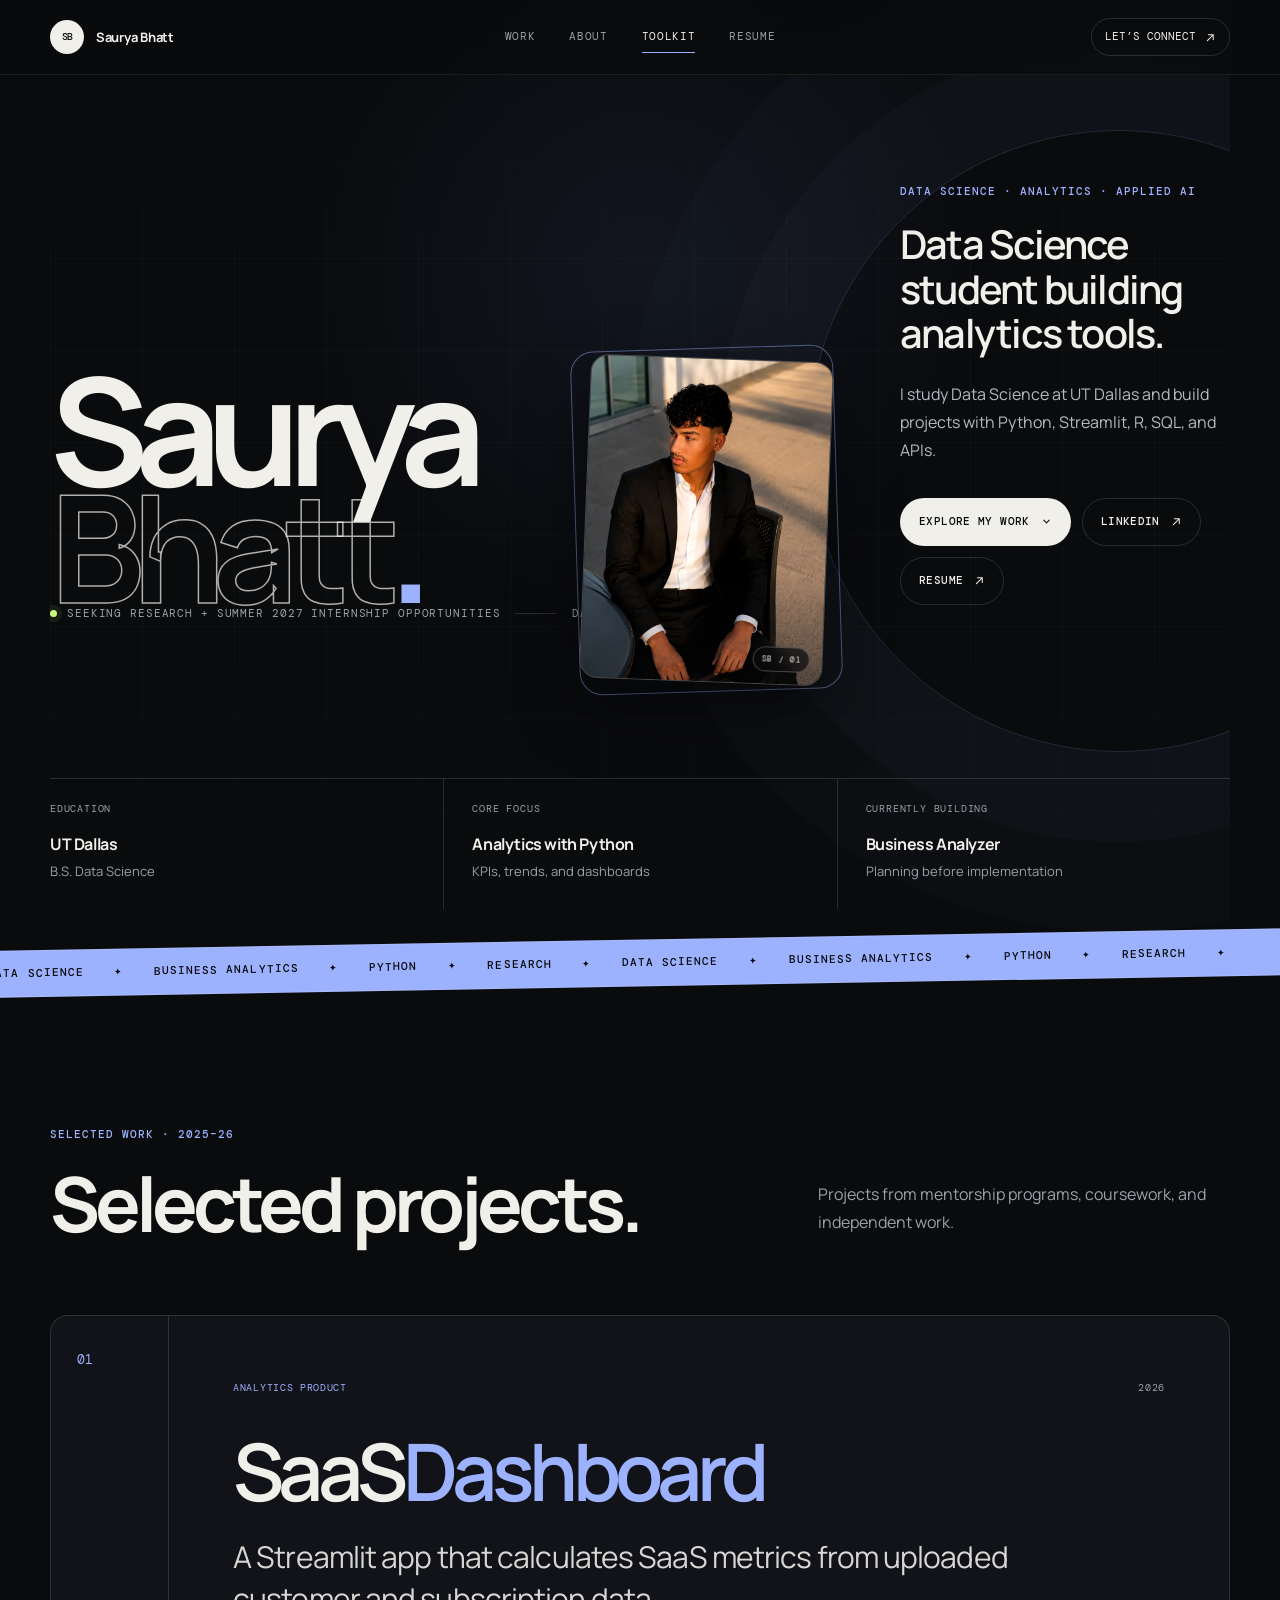
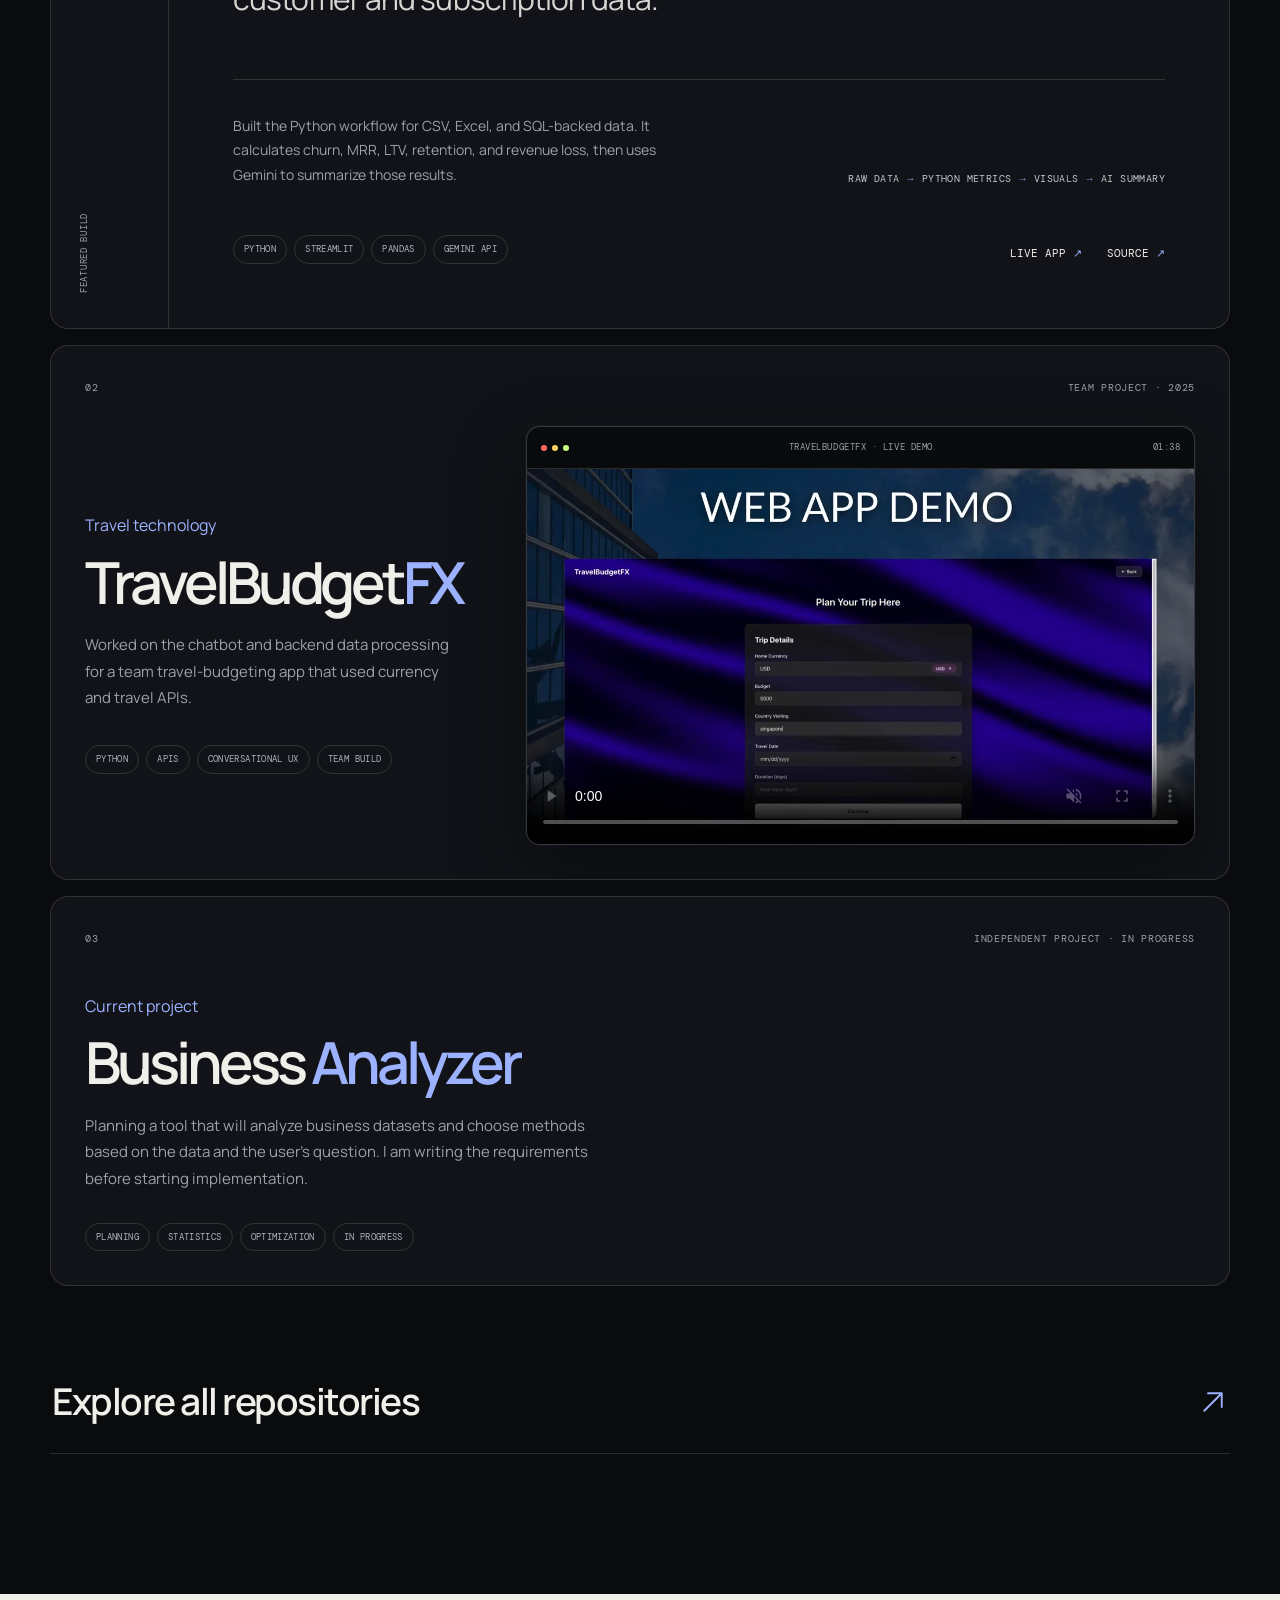
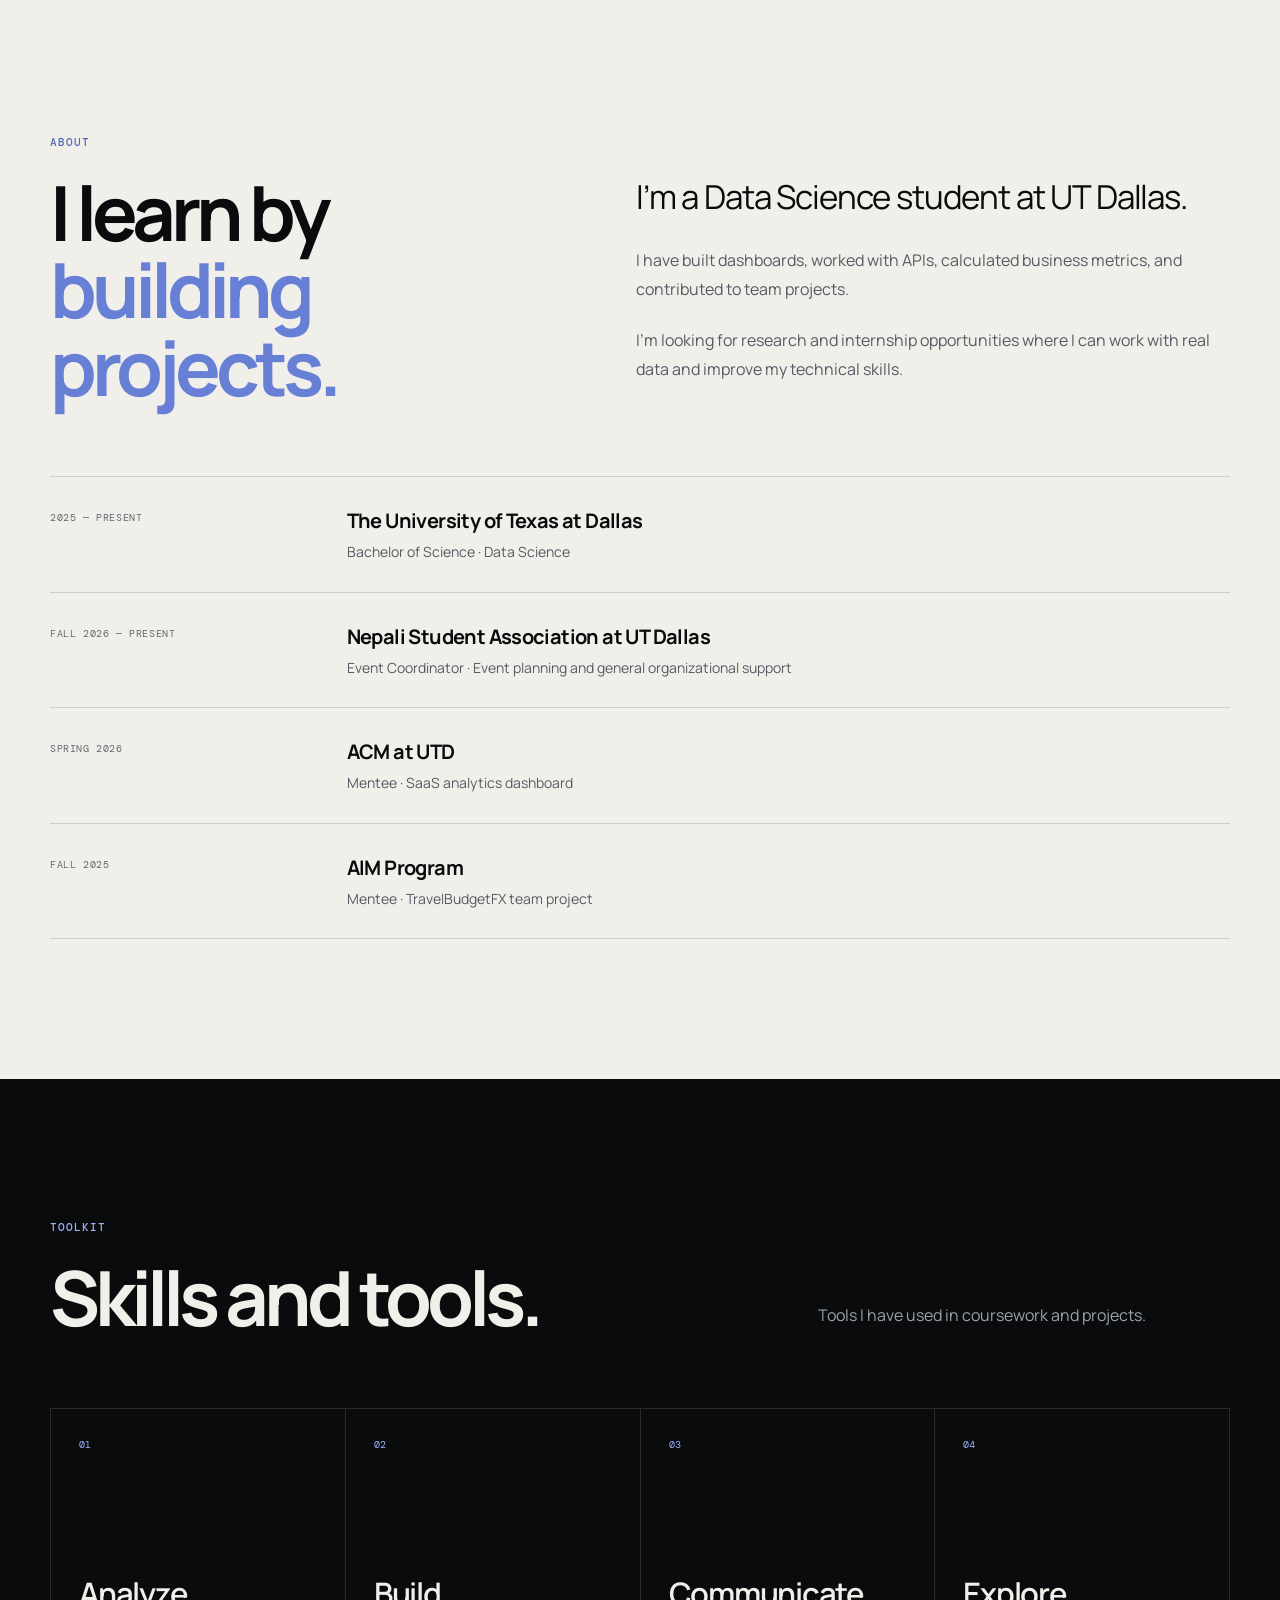
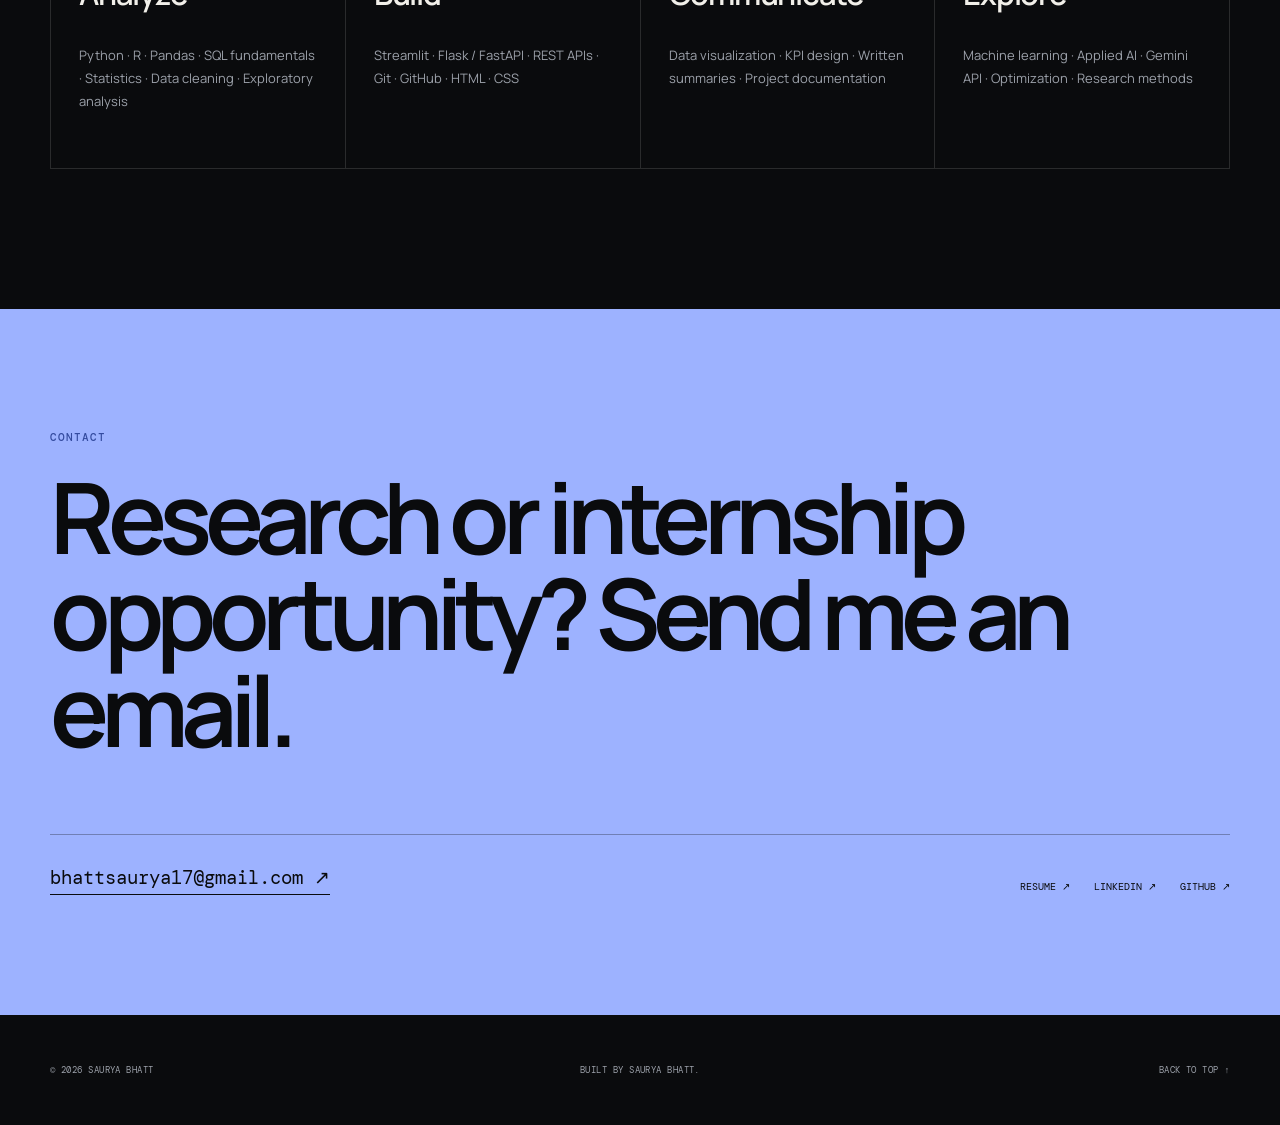
==== commit b4014a0f: "Keep portfolio identity visible on first load" ====
--- a/index.html
+++ b/index.html
@@ -50,20 +50,13 @@
   <main id="main">
     <section class="hero shell" id="top">
       <div class="hero-grid" aria-hidden="true"></div>
-      <div class="hero-kicker reveal">
-        <span class="availability-dot"></span>
-        Seeking research + Summer 2027 internship opportunities
-        <span class="kicker-divider"></span>
-        Dallas, Texas
-      </div>
-
       <div class="hero-layout">
-        <div class="hero-title-wrap reveal">
+        <div class="hero-title-wrap">
           <p class="hero-index" aria-hidden="true">01 — 26</p>
           <h1>Saurya<br><span>Bhatt</span><i>.</i></h1>
           <figure class="hero-portrait" aria-label="Portrait of Saurya Bhatt">
             <div class="portrait-frame">
-              <img src="saurya-bhatt.webp" alt="Saurya Bhatt wearing a black suit and white shirt" width="900" height="1200">
+              <img src="saurya-bhatt.webp" alt="Saurya Bhatt wearing a black suit and white shirt" width="900" height="1200" fetchpriority="high" decoding="async">
               <span class="portrait-index" aria-hidden="true">SB / 01</span>
             </div>
           </figure>
@@ -90,6 +83,13 @@
         </div>
       </div>
 
+      <div class="hero-kicker reveal">
+        <span class="availability-dot"></span>
+        Seeking research + Summer 2027 internship opportunities
+        <span class="kicker-divider"></span>
+        Dallas, Texas
+      </div>
+
       <div class="hero-proof reveal">
         <div>
           <span>Education</span>
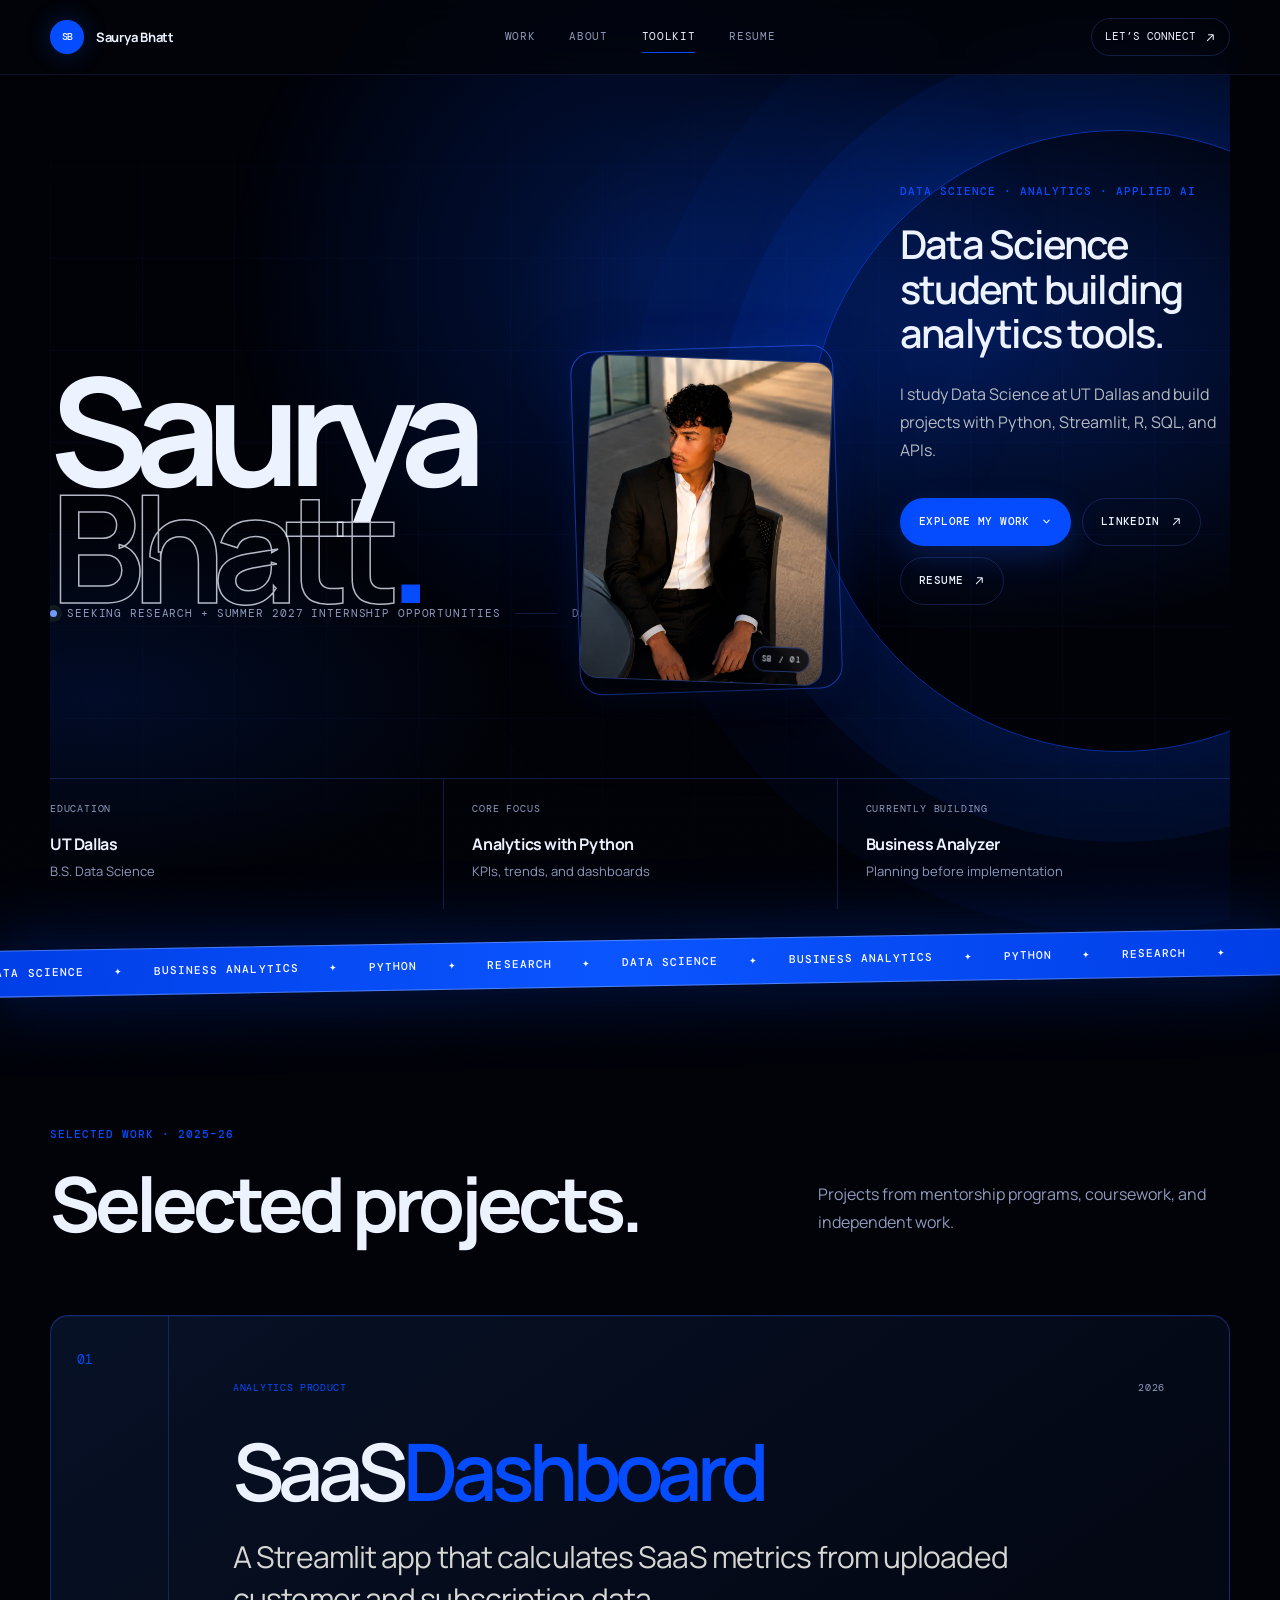
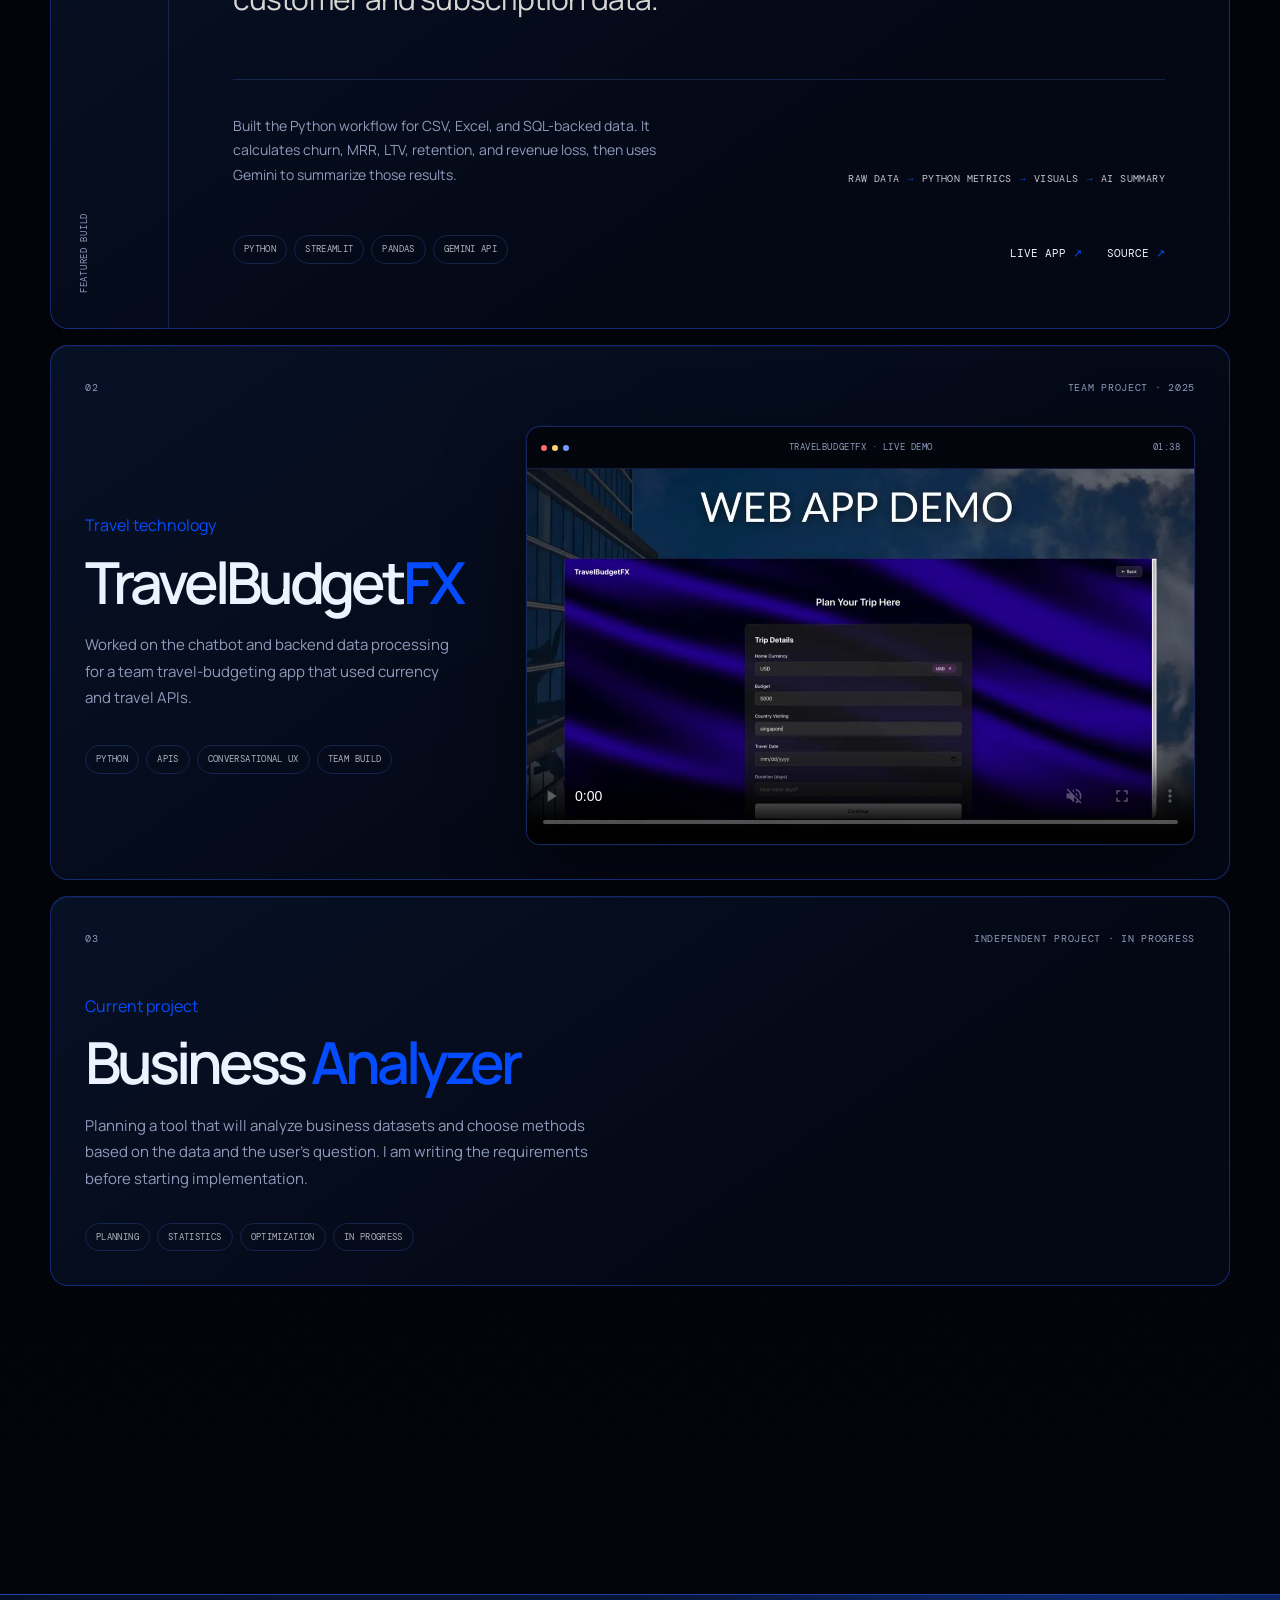
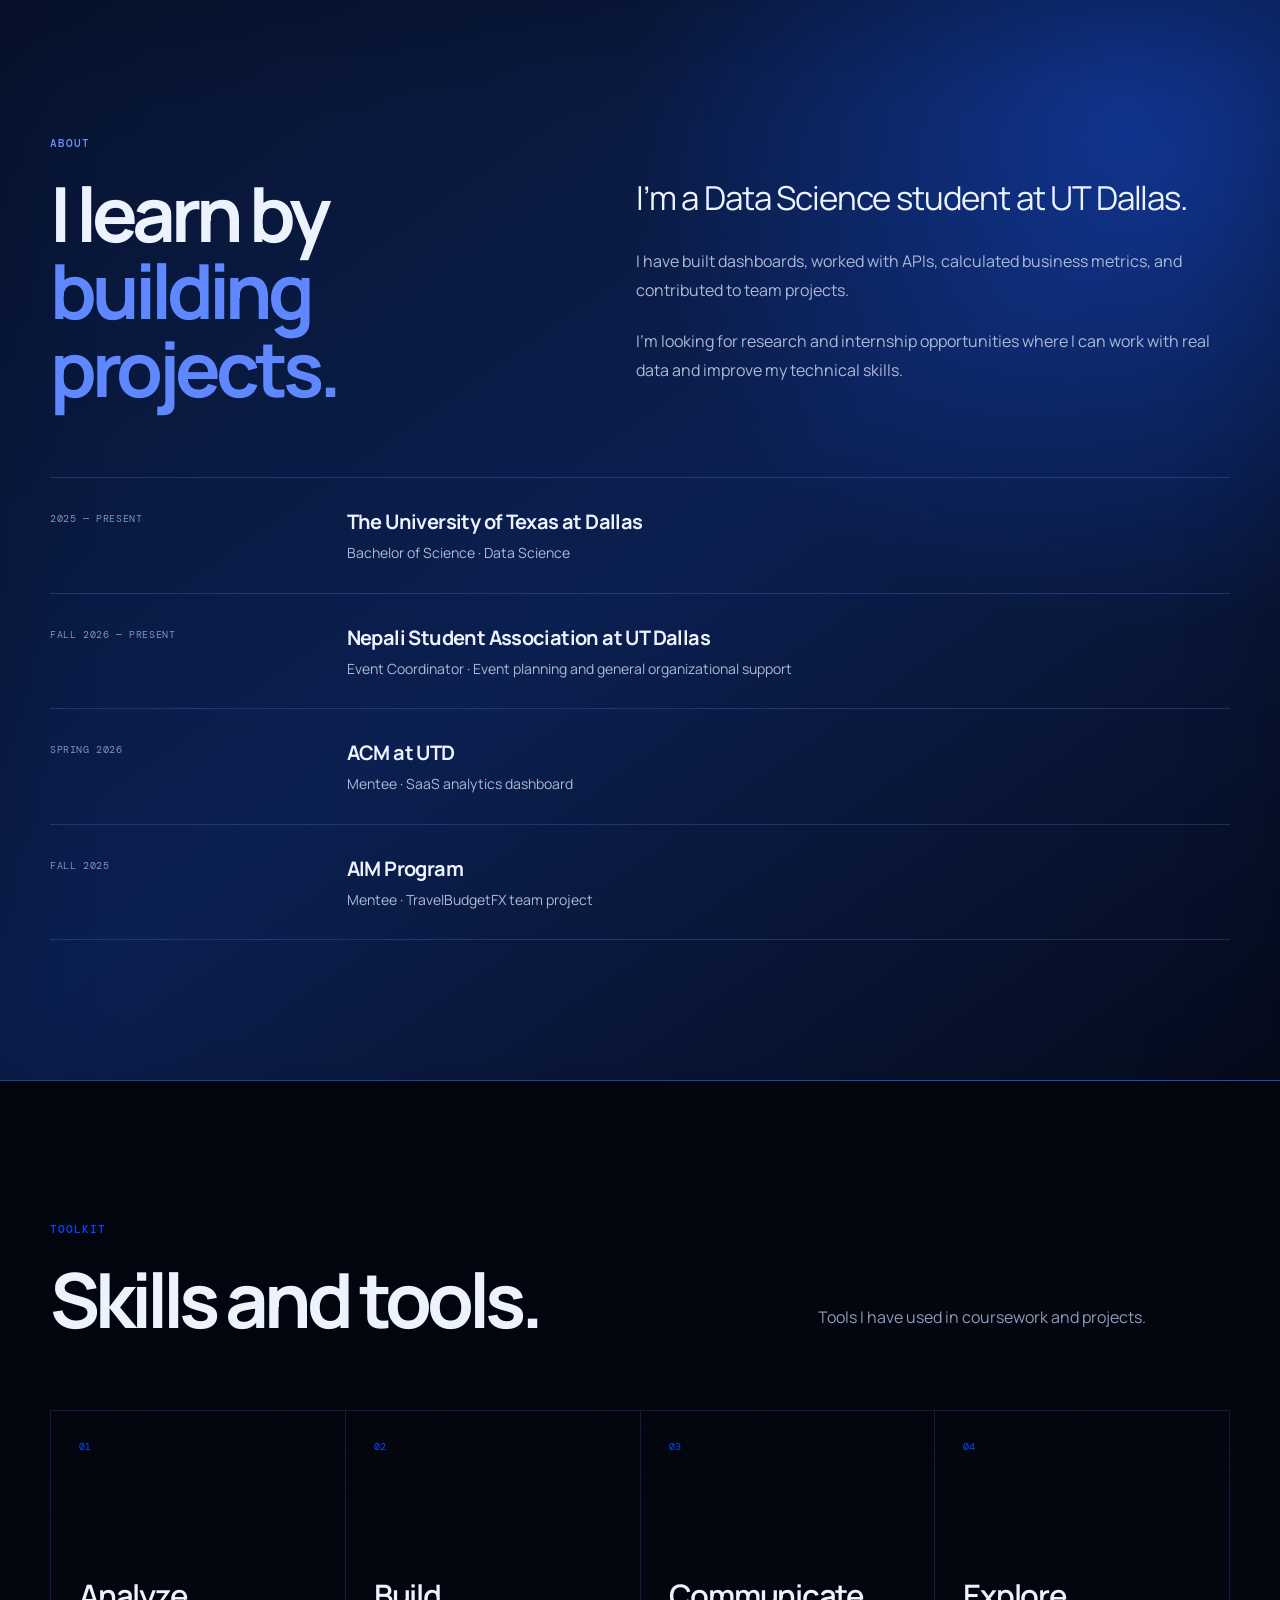
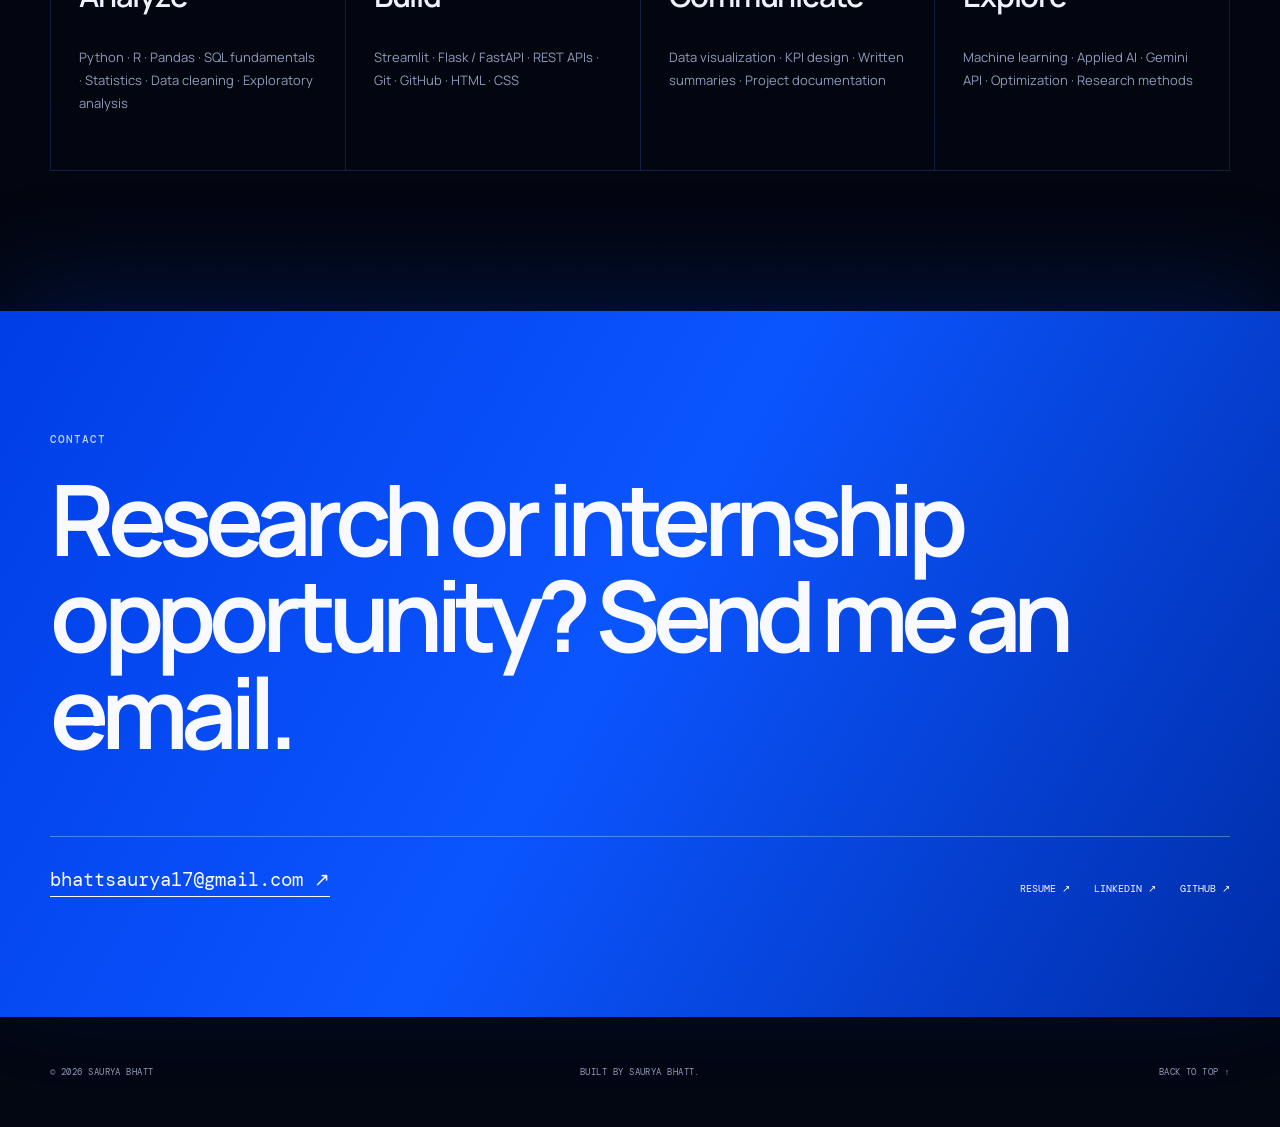
==== commit 7f88e595: "Force browsers to load the new cobalt theme" ====
--- a/index.html
+++ b/index.html
@@ -3,7 +3,7 @@
 <head>
   <meta charset="utf-8">
   <meta name="viewport" content="width=device-width, initial-scale=1">
-  <meta name="theme-color" content="#0a0b0d">
+  <meta name="theme-color" content="#02040a">
   <meta name="description" content="Saurya Bhatt is a Data Science student at UT Dallas building analytical products and seeking research and internship opportunities.">
   <meta property="og:type" content="website">
   <meta property="og:url" content="https://bhattsaurya16.github.io/Portfolio/">
@@ -19,7 +19,7 @@
   <link rel="preconnect" href="https://fonts.googleapis.com">
   <link rel="preconnect" href="https://fonts.gstatic.com" crossorigin>
   <link href="https://fonts.googleapis.com/css2?family=DM+Mono:wght@400;500&family=Manrope:wght@400;500;600;700;800&display=swap" rel="stylesheet">
-  <link rel="stylesheet" href="style.css">
+  <link rel="stylesheet" href="style.css?v=20261028-2">
   <script src="script.js" defer></script>
 </head>
 <body>
--- a/style.css
+++ b/style.css
@@ -1,16 +1,16 @@
 :root {
-  --ink: #0a0b0d;
-  --ink-soft: #111318;
-  --panel: #15171c;
-  --paper: #f1efe9;
-  --white: #fcfbf7;
-  --muted: #9ca1aa;
-  --muted-dark: #555a64;
-  --line: rgba(241, 239, 233, 0.14);
-  --line-dark: rgba(10, 11, 13, 0.14);
-  --accent: #9db2ff;
-  --accent-strong: #7c99ff;
-  --lime: #c9ff79;
+  --ink: #02040a;
+  --ink-soft: #060b17;
+  --panel: #0a1224;
+  --paper: #edf2ff;
+  --white: #f8faff;
+  --muted: #8f9bbb;
+  --muted-dark: #aeb9d6;
+  --line: rgba(80, 117, 255, 0.22);
+  --line-dark: rgba(104, 139, 255, 0.24);
+  --accent: #064cff;
+  --accent-strong: #003ee6;
+  --lime: #6e9cff;
   --shell: 1180px;
   --radius: 18px;
   --mono: "DM Mono", monospace;
@@ -25,7 +25,7 @@
 
 body {
   margin: 0;
-  background: var(--ink);
+  background: linear-gradient(180deg, #010208 0%, #02040a 46%, #030712 100%);
   color: var(--paper);
   font-family: var(--sans);
   line-height: 1.6;
@@ -39,7 +39,7 @@
   inset: 0;
   z-index: -1;
   pointer-events: none;
-  background: radial-gradient(540px circle at var(--pointer-x) var(--pointer-y), rgba(120, 148, 255, 0.08), transparent 68%);
+  background: radial-gradient(620px circle at var(--pointer-x) var(--pointer-y), rgba(6, 76, 255, 0.24), transparent 66%);
   transition: opacity 0.4s ease;
 }
 
@@ -62,7 +62,7 @@
 .skip-link:focus { transform: translateY(0); }
 
 .scroll-progress { position: fixed; top: 73px; right: 0; left: 0; z-index: 60; height: 2px; pointer-events: none; }
-.scroll-progress span { display: block; width: 100%; height: 100%; background: linear-gradient(90deg, var(--accent), var(--lime)); transform: scaleX(var(--scroll-progress, 0)); transform-origin: left; box-shadow: 0 0 16px rgba(157, 178, 255, 0.55); }
+.scroll-progress span { display: block; width: 100%; height: 100%; background: linear-gradient(90deg, #245cff, #7da2ff); transform: scaleX(var(--scroll-progress, 0)); transform-origin: left; box-shadow: 0 0 18px rgba(36, 92, 255, 0.75); }
 
 :focus-visible { outline: 2px solid var(--accent); outline-offset: 5px; }
 
@@ -73,29 +73,30 @@
   position: fixed;
   inset: 0 0 auto;
   z-index: 50;
-  background: rgba(10, 11, 13, 0.76);
-  border-bottom: 1px solid rgba(241, 239, 233, 0.08);
+  background: rgba(2, 4, 10, 0.76);
+  border-bottom: 1px solid rgba(80, 117, 255, 0.13);
   backdrop-filter: blur(18px);
   -webkit-backdrop-filter: blur(18px);
   transition: background 0.35s ease, border-color 0.35s ease, box-shadow 0.35s ease;
 }
-.site-header.is-scrolled { background: rgba(10, 11, 13, 0.9); border-color: rgba(157, 178, 255, 0.16); box-shadow: 0 12px 36px rgba(0, 0, 0, 0.18); }
+.site-header.is-scrolled { background: rgba(2, 4, 10, 0.92); border-color: rgba(36, 92, 255, 0.3); box-shadow: 0 12px 40px rgba(0, 0, 0, 0.34); }
 
 .nav { height: 74px; display: grid; grid-template-columns: 1fr auto 1fr; align-items: center; }
 .brand { display: inline-flex; align-items: center; gap: 12px; justify-self: start; font-size: 13px; font-weight: 700; letter-spacing: -0.02em; }
-.brand-mark { width: 34px; height: 34px; display: grid; place-items: center; color: var(--ink); background: var(--paper); border-radius: 50%; font-family: var(--mono); font-size: 10px; font-weight: 500; letter-spacing: -0.05em; transition: transform 0.25s ease, background 0.25s ease; }
-.brand:hover .brand-mark { transform: rotate(-9deg); background: var(--accent); }
+.brand-mark { width: 34px; height: 34px; display: grid; place-items: center; color: var(--white); background: var(--accent); border-radius: 50%; box-shadow: 0 0 24px rgba(36, 92, 255, 0.28); font-family: var(--mono); font-size: 10px; font-weight: 500; letter-spacing: -0.05em; transition: transform 0.25s ease, background 0.25s ease, box-shadow 0.25s ease; }
+.brand:hover .brand-mark { transform: rotate(-9deg); background: #4a76ff; box-shadow: 0 0 30px rgba(36, 92, 255, 0.52); }
 .nav-links { display: flex; align-items: center; gap: 34px; color: var(--muted); font-family: var(--mono); font-size: 11px; text-transform: uppercase; letter-spacing: 0.06em; }
 .nav-links a { position: relative; transition: color 0.2s ease; }
 .nav-links a::after { content: ""; position: absolute; right: 0; bottom: -7px; left: 0; height: 1px; background: var(--accent); transform: scaleX(0); transform-origin: right; transition: transform 0.25s ease; }
 .nav-links a:hover, .nav-links a.active { color: var(--paper); }
 .nav-links a:hover::after, .nav-links a.active::after { transform: scaleX(1); transform-origin: left; }
 .nav-cta { justify-self: end; display: inline-flex; align-items: center; gap: 9px; padding: 9px 13px; border: 1px solid var(--line); border-radius: 999px; font-family: var(--mono); font-size: 11px; text-transform: uppercase; transition: color 0.2s ease, border-color 0.2s ease, background 0.2s ease; }
-.nav-cta:hover { color: var(--ink); border-color: var(--accent); background: var(--accent); }
+.nav-cta:hover { color: var(--white); border-color: var(--accent); background: var(--accent); }
 
 .hero { position: relative; min-height: 940px; padding-top: 152px; display: flex; flex-direction: column; justify-content: center; overflow: clip; }
-.hero-grid { position: absolute; inset: 74px 0 0; z-index: -2; opacity: 0.18; background-image: linear-gradient(rgba(241, 239, 233, 0.12) 1px, transparent 1px), linear-gradient(90deg, rgba(241, 239, 233, 0.12) 1px, transparent 1px); background-size: 92px 92px; mask-image: linear-gradient(to bottom, transparent, black 20%, black 68%, transparent 100%); animation: grid-drift 18s linear infinite; }
-.hero::after { content: ""; position: absolute; top: 130px; right: -200px; z-index: -1; width: 620px; aspect-ratio: 1; border: 1px solid rgba(157, 178, 255, 0.18); border-radius: 50%; box-shadow: 0 0 0 90px rgba(157, 178, 255, 0.025), 0 0 0 180px rgba(157, 178, 255, 0.018); animation: orbit-breathe 7s ease-in-out infinite; }
+.hero::before { content: ""; position: absolute; inset: 74px -16vw 0; z-index: -2; pointer-events: none; background: radial-gradient(ellipse 42% 48% at 72% 30%, rgba(6, 76, 255, 0.3), transparent 72%), radial-gradient(ellipse 34% 28% at 16% 72%, rgba(6, 76, 255, 0.13), transparent 74%); }
+.hero-grid { position: absolute; inset: 74px 0 0; z-index: -2; opacity: 0.24; background-image: linear-gradient(rgba(36, 92, 255, 0.18) 1px, transparent 1px), linear-gradient(90deg, rgba(36, 92, 255, 0.18) 1px, transparent 1px); background-size: 92px 92px; mask-image: linear-gradient(to bottom, transparent, black 20%, black 68%, transparent 100%); animation: grid-drift 18s linear infinite; }
+.hero::after { content: ""; position: absolute; top: 130px; right: -200px; z-index: -1; width: 620px; aspect-ratio: 1; border: 1px solid rgba(6, 76, 255, 0.62); border-radius: 50%; box-shadow: 0 0 0 90px rgba(6, 76, 255, 0.08), 0 0 0 180px rgba(6, 76, 255, 0.04), 0 0 150px rgba(6, 76, 255, 0.22); animation: orbit-breathe 7s ease-in-out infinite; }
 
 .hero-kicker { display: flex; align-items: center; gap: 10px; margin-bottom: 58px; color: var(--muted); font-family: var(--mono); font-size: 11px; text-transform: uppercase; letter-spacing: 0.08em; }
 .availability-dot { width: 7px; height: 7px; background: var(--lime); border-radius: 50%; box-shadow: 0 0 0 5px rgba(201, 255, 121, 0.08); animation: pulse 2.4s ease-in-out infinite; }
@@ -105,28 +106,28 @@
 .hero-title-wrap { position: relative; }
 .hero-index { position: absolute; top: 14px; right: 6px; margin: 0; color: var(--accent); font-family: var(--mono); font-size: 11px; writing-mode: vertical-rl; }
 h1 { margin: 0; font-size: clamp(82px, 11.7vw, 156px); font-weight: 700; line-height: 0.78; letter-spacing: -0.09em; }
-h1 span { color: transparent; -webkit-text-stroke: 1.5px rgba(241, 239, 233, 0.72); }
+h1 span { color: transparent; -webkit-text-stroke: 1.5px rgba(237, 242, 255, 0.76); }
 h1 i { color: var(--accent); font-style: normal; }
 .hero-title-wrap.reveal { clip-path: inset(0 0 100% 0); transition: opacity 0.9s ease, transform 0.9s cubic-bezier(0.16, 1, 0.3, 1), clip-path 1.05s cubic-bezier(0.16, 1, 0.3, 1); }
 .hero-title-wrap.reveal.is-visible { clip-path: inset(0 0 0 0); }
 .hero-portrait { position: absolute; right: -18px; bottom: -78px; z-index: 2; width: clamp(205px, 19vw, 278px); margin: 0; transform: rotate(2.2deg); transition: transform 0.55s cubic-bezier(0.16, 1, 0.3, 1); animation: portrait-float 6s ease-in-out 1.1s infinite; }
-.hero-portrait::before { content: ""; position: absolute; inset: -10px; z-index: -1; border: 1px solid rgba(157, 178, 255, 0.48); border-radius: 23px; transform: rotate(-4deg); }
+.hero-portrait::before { content: ""; position: absolute; inset: -10px; z-index: -1; border: 1px solid rgba(36, 92, 255, 0.72); border-radius: 23px; transform: rotate(-4deg); box-shadow: 0 0 40px rgba(36, 92, 255, 0.12); }
 .hero-portrait:hover { transform: rotate(0deg) translateY(-10px) scale(1.025); animation-play-state: paused; }
-.portrait-frame { position: relative; aspect-ratio: 3 / 4; overflow: hidden; border: 1px solid rgba(241, 239, 233, 0.24); border-radius: 18px; background: var(--panel); box-shadow: 0 28px 70px rgba(0, 0, 0, 0.46); }
-.portrait-frame::after { content: ""; position: absolute; inset: 0; pointer-events: none; background: linear-gradient(180deg, transparent 65%, rgba(10, 11, 13, 0.28)); }
+.portrait-frame { position: relative; aspect-ratio: 3 / 4; overflow: hidden; border: 1px solid rgba(87, 126, 255, 0.36); border-radius: 18px; background: var(--panel); box-shadow: 0 28px 70px rgba(0, 0, 0, 0.56), 0 0 54px rgba(36, 92, 255, 0.1); }
+.portrait-frame::after { content: ""; position: absolute; inset: 0; pointer-events: none; background: linear-gradient(180deg, transparent 65%, rgba(2, 4, 10, 0.34)); }
 .portrait-frame img { width: 100%; height: 100%; display: block; object-fit: cover; object-position: 50% 30%; filter: saturate(0.92) contrast(1.03); transform: scale(1.025); transition: transform 0.8s cubic-bezier(0.16, 1, 0.3, 1), filter 0.5s ease; }
 .hero-portrait:hover .portrait-frame img { transform: scale(1.075); filter: saturate(1) contrast(1.04); }
-.portrait-index { position: absolute; right: 12px; bottom: 12px; z-index: 1; padding: 5px 8px; border: 1px solid rgba(241, 239, 233, 0.25); border-radius: 999px; background: rgba(10, 11, 13, 0.7); color: var(--paper); font-family: var(--mono); font-size: 8px; letter-spacing: 0.08em; backdrop-filter: blur(8px); }
+.portrait-index { position: absolute; right: 12px; bottom: 12px; z-index: 1; padding: 5px 8px; border: 1px solid rgba(80, 117, 255, 0.42); border-radius: 999px; background: rgba(2, 4, 10, 0.76); color: var(--paper); font-family: var(--mono); font-size: 8px; letter-spacing: 0.08em; backdrop-filter: blur(8px); }
 .overline, .eyebrow { margin: 0 0 22px; color: var(--accent); font-family: var(--mono); font-size: 11px; font-weight: 500; text-transform: uppercase; letter-spacing: 0.09em; }
 .hero-intro h2 { margin: 0 0 24px; font-size: clamp(28px, 3.1vw, 43px); font-weight: 600; line-height: 1.12; letter-spacing: -0.045em; }
 .hero-intro > p:not(.overline) { margin: 0; color: #b6bac2; font-size: 16px; line-height: 1.75; }
 .hero-actions { display: flex; flex-wrap: wrap; gap: 11px; margin-top: 34px; }
 .button { min-height: 48px; display: inline-flex; align-items: center; justify-content: center; gap: 11px; padding: 0 18px; border: 1px solid transparent; border-radius: 999px; font-family: var(--mono); font-size: 11px; font-weight: 500; text-transform: uppercase; letter-spacing: 0.035em; transition: transform 0.25s ease, background 0.25s ease, border-color 0.25s ease, color 0.25s ease; }
 .button:hover { transform: translateY(-2px); }
-.button-primary { background: var(--paper); color: var(--ink); }
-.button-primary:hover { background: var(--accent); }
+.button-primary { background: var(--accent); color: var(--white); box-shadow: 0 10px 30px rgba(36, 92, 255, 0.22); }
+.button-primary:hover { background: #4774ff; box-shadow: 0 14px 38px rgba(36, 92, 255, 0.36); }
 .button-ghost { border-color: var(--line); color: var(--paper); }
-.button-ghost:hover { border-color: rgba(241, 239, 233, 0.38); background: rgba(241, 239, 233, 0.05); }
+.button-ghost:hover { border-color: rgba(80, 117, 255, 0.62); background: rgba(36, 92, 255, 0.1); }
 
 .hero-proof { display: grid; grid-template-columns: repeat(3, 1fr); margin-top: 98px; border-top: 1px solid var(--line); }
 .hero-proof > div { min-height: 130px; padding: 22px 28px 12px 0; }
@@ -135,7 +136,7 @@
 .hero-proof strong { display: block; font-size: 16px; letter-spacing: -0.025em; }
 .hero-proof p { margin: 3px 0 0; color: var(--muted); font-size: 13px; }
 
-.signal-strip { overflow: hidden; border-block: 1px solid var(--line); background: var(--accent); color: var(--ink); transform: rotate(-1deg) scale(1.02); }
+.signal-strip { overflow: hidden; border-block: 1px solid rgba(255, 255, 255, 0.28); background: linear-gradient(90deg, #003ee6, #0b55ff 48%, #003ee6); color: var(--white); box-shadow: 0 0 72px rgba(6, 76, 255, 0.34); transform: rotate(-1deg) scale(1.02); }
 .signal-track { width: max-content; display: flex; align-items: center; gap: 30px; padding-block: 13px; font-family: var(--mono); font-size: 11px; font-weight: 500; letter-spacing: 0.08em; animation: ticker 28s linear infinite; }
 .signal-track i { font-style: normal; font-size: 9px; }
 .signal-strip:hover .signal-track { animation-play-state: paused; }
@@ -144,9 +145,9 @@
 .section-header h2, .about-heading h2 { margin: 0; font-size: clamp(44px, 6vw, 76px); line-height: 1.02; letter-spacing: -0.065em; }
 .section-intro { max-width: 480px; margin: 0 0 7px; color: var(--muted); font-size: 16px; line-height: 1.75; }
 
-.project { position: relative; isolation: isolate; border: 1px solid var(--line); background: var(--ink-soft); transition: border-color 0.45s ease, transform 0.45s cubic-bezier(0.16, 1, 0.3, 1), background 0.45s ease, box-shadow 0.45s ease; }
-.project::before { content: ""; position: absolute; inset: 0; z-index: -1; pointer-events: none; border-radius: inherit; opacity: 0; background: radial-gradient(500px circle at var(--card-x, 50%) var(--card-y, 50%), rgba(157, 178, 255, 0.13), transparent 62%); transition: opacity 0.35s ease; }
-.project:hover { border-color: rgba(157, 178, 255, 0.5); background: #13161c; transform: translateY(-7px); box-shadow: 0 24px 70px rgba(0, 0, 0, 0.22); }
+.project { position: relative; isolation: isolate; border: 1px solid rgba(44, 91, 255, 0.38); background: linear-gradient(145deg, #071126 0%, #040815 68%); box-shadow: inset 0 1px 0 rgba(104, 143, 255, 0.08); transition: border-color 0.45s ease, transform 0.45s cubic-bezier(0.16, 1, 0.3, 1), background 0.45s ease, box-shadow 0.45s ease; }
+.project::before { content: ""; position: absolute; inset: 0; z-index: -1; pointer-events: none; border-radius: inherit; opacity: 0; background: radial-gradient(520px circle at var(--card-x, 50%) var(--card-y, 50%), rgba(36, 92, 255, 0.22), transparent 62%); transition: opacity 0.35s ease; }
+.project:hover { border-color: rgba(36, 92, 255, 0.72); background: #081126; transform: translateY(-7px); box-shadow: 0 24px 70px rgba(0, 0, 0, 0.32), 0 0 42px rgba(36, 92, 255, 0.08); }
 .project:hover::before { opacity: 1; }
 .project-featured { display: grid; grid-template-columns: 118px 1fr; border-radius: var(--radius); overflow: hidden; }
 .project-aside { display: flex; flex-direction: column; justify-content: space-between; padding: 34px 26px; border-right: 1px solid var(--line); color: var(--accent); font-family: var(--mono); }
@@ -180,8 +181,8 @@
 .project-travel-layout { display: grid; grid-template-columns: minmax(280px, 0.72fr) minmax(0, 1.28fr); gap: clamp(34px, 5vw, 72px); align-items: center; }
 .project-travel-copy > p:not(.project-type) { max-width: 480px; margin: 0; color: var(--muted); font-size: 15px; line-height: 1.75; }
 .project-travel-copy .tag-list { margin-top: 34px; }
-.demo-window { --tilt-x: 0deg; --tilt-y: 0deg; position: relative; min-width: 0; overflow: hidden; border: 1px solid rgba(241, 239, 233, 0.2); border-radius: 14px; background: #090a0c; box-shadow: 0 28px 74px rgba(0, 0, 0, 0.4), 0 0 0 1px rgba(157, 178, 255, 0.05); transform: perspective(1000px) rotateX(var(--tilt-x)) rotateY(var(--tilt-y)); transform-style: preserve-3d; transition: transform 0.2s ease-out, border-color 0.35s ease, box-shadow 0.35s ease; }
-.demo-window:hover { border-color: rgba(157, 178, 255, 0.52); box-shadow: 0 34px 90px rgba(0, 0, 0, 0.48), 0 0 36px rgba(124, 153, 255, 0.08); }
+.demo-window { --tilt-x: 0deg; --tilt-y: 0deg; position: relative; min-width: 0; overflow: hidden; border: 1px solid rgba(64, 106, 255, 0.34); border-radius: 14px; background: #02050c; box-shadow: 0 28px 74px rgba(0, 0, 0, 0.5), 0 0 0 1px rgba(36, 92, 255, 0.08); transform: perspective(1000px) rotateX(var(--tilt-x)) rotateY(var(--tilt-y)); transform-style: preserve-3d; transition: transform 0.2s ease-out, border-color 0.35s ease, box-shadow 0.35s ease; }
+.demo-window:hover { border-color: rgba(64, 106, 255, 0.78); box-shadow: 0 34px 90px rgba(0, 0, 0, 0.56), 0 0 42px rgba(36, 92, 255, 0.16); }
 .demo-bar { min-height: 42px; display: grid; grid-template-columns: 1fr auto 1fr; align-items: center; gap: 12px; padding: 0 14px; border-bottom: 1px solid var(--line); color: var(--muted); font-family: var(--mono); font-size: 9px; text-transform: uppercase; letter-spacing: 0.06em; }
 .demo-bar > span:last-child { justify-self: end; }
 .demo-dots { display: flex; gap: 5px; }
@@ -194,33 +195,33 @@
 .all-work-link:hover { color: var(--accent); border-color: var(--accent); }
 .all-work-link:hover svg { transform: translate(5px, -5px); }
 
-.about { background: var(--paper); color: var(--ink); }
+.about { background: radial-gradient(circle at 88% 12%, rgba(25, 91, 255, 0.36), transparent 34%), linear-gradient(145deg, #07132f 0%, #0b1f50 52%, #050b1c 100%); color: var(--paper); border-block: 1px solid rgba(52, 101, 255, 0.52); box-shadow: inset 0 40px 100px rgba(0, 0, 0, 0.18); }
 .about-grid { display: grid; grid-template-columns: 0.9fr 1.1fr; gap: 70px 100px; }
-.about .eyebrow { color: #5268bf; }
-.about-heading h2 span { color: #687fd6; }
-.about-lede { margin: 40px 0 26px !important; color: var(--ink) !important; font-size: clamp(23px, 2.8vw, 33px) !important; line-height: 1.4 !important; letter-spacing: -0.035em; }
+.about .eyebrow { color: #6f94ff; }
+.about-heading h2 span { color: #5f87ff; }
+.about-lede { margin: 40px 0 26px !important; color: var(--paper) !important; font-size: clamp(23px, 2.8vw, 33px) !important; line-height: 1.4 !important; letter-spacing: -0.035em; }
 .about-copy > p { max-width: 630px; margin: 0 0 22px; color: var(--muted-dark); font-size: 16px; line-height: 1.8; }
 .path { grid-column: 1 / -1; border-top: 1px solid var(--line-dark); }
 .path article { display: grid; grid-template-columns: 0.45fr 1.55fr; gap: 40px; padding: 28px 0; border-bottom: 1px solid var(--line-dark); transition: padding-left 0.45s cubic-bezier(0.16, 1, 0.3, 1), background 0.3s ease; }
-.path article:hover { padding-left: 16px; background: rgba(104, 127, 214, 0.06); }
-.path article > span { padding-top: 5px; color: #626772; font-family: var(--mono); font-size: 10px; text-transform: uppercase; letter-spacing: 0.06em; }
+.path article:hover { padding-left: 16px; background: rgba(36, 92, 255, 0.11); }
+.path article > span { padding-top: 5px; color: #8293bd; font-family: var(--mono); font-size: 10px; text-transform: uppercase; letter-spacing: 0.06em; }
 .path h3 { margin: 0; font-size: 20px; letter-spacing: -0.03em; }
 .path p { margin: 4px 0 0; color: var(--muted-dark); font-size: 14px; }
 
 .tool-grid { display: grid; grid-template-columns: repeat(4, 1fr); border-top: 1px solid var(--line); border-left: 1px solid var(--line); }
 .tool-card { position: relative; min-height: 360px; display: flex; flex-direction: column; padding: 28px; overflow: hidden; border-right: 1px solid var(--line); border-bottom: 1px solid var(--line); transition: background 0.4s ease, color 0.4s ease, transform 0.4s cubic-bezier(0.16, 1, 0.3, 1); }
-.tool-card::after { content: "↗"; position: absolute; top: 18px; right: 22px; color: var(--ink); font-family: var(--mono); font-size: 20px; opacity: 0; transform: translate(-8px, 8px); transition: opacity 0.3s ease, transform 0.4s cubic-bezier(0.16, 1, 0.3, 1); }
-.tool-card:hover { z-index: 1; background: var(--accent); color: var(--ink); transform: translateY(-8px); }
+.tool-card::after { content: "↗"; position: absolute; top: 18px; right: 22px; color: var(--white); font-family: var(--mono); font-size: 20px; opacity: 0; transform: translate(-8px, 8px); transition: opacity 0.3s ease, transform 0.4s cubic-bezier(0.16, 1, 0.3, 1); }
+.tool-card:hover { z-index: 1; background: var(--accent); color: var(--white); transform: translateY(-8px); }
 .tool-card:hover::after { opacity: 1; transform: translate(0, 0); }
-.tool-card:hover p, .tool-card:hover .tool-number { color: rgba(10, 11, 13, 0.68); }
+.tool-card:hover p, .tool-card:hover .tool-number { color: rgba(255, 255, 255, 0.76); }
 .tool-number { color: var(--accent); font-family: var(--mono); font-size: 10px; transition: color 0.25s ease; }
 .tool-card h3 { margin: auto 0 25px; font-size: 31px; font-weight: 600; letter-spacing: -0.04em; }
 .tool-card p { min-height: 96px; margin: 0; color: var(--muted); font-size: 13px; line-height: 1.75; transition: color 0.25s ease; }
 
-.contact { padding-block: 120px; background: var(--accent); color: var(--ink); }
-.contact .eyebrow { color: #344b9f; }
+.contact { padding-block: 120px; background: linear-gradient(120deg, #003ee6 0%, #0b55ff 48%, #002da8 100%); color: var(--white); box-shadow: 0 -30px 100px rgba(6, 76, 255, 0.16); }
+.contact .eyebrow { color: #c7d5ff; }
 .contact h2 { max-width: 1020px; margin: 0; font-size: clamp(48px, 7.7vw, 104px); font-weight: 650; line-height: 0.98; letter-spacing: -0.075em; }
-.contact-row { display: flex; align-items: end; justify-content: space-between; gap: 40px; margin-top: 76px; padding-top: 28px; border-top: 1px solid rgba(10, 11, 13, 0.3); }
+.contact-row { display: flex; align-items: end; justify-content: space-between; gap: 40px; margin-top: 76px; padding-top: 28px; border-top: 1px solid rgba(255, 255, 255, 0.3); }
 .contact-email { font-family: var(--mono); font-size: clamp(14px, 1.6vw, 19px); border-bottom: 1px solid currentColor; }
 .contact-email span { display: inline-block; transition: transform 0.2s ease; }
 .contact-email:hover span { transform: translate(4px, -4px); }
@@ -241,7 +242,7 @@
 .hero-intro.reveal { transition-delay: 0.22s; }
 .hero-proof.reveal { transition-delay: 0.34s; }
 
-@keyframes pulse { 50% { box-shadow: 0 0 0 8px rgba(201, 255, 121, 0); } }
+@keyframes pulse { 50% { box-shadow: 0 0 0 8px rgba(125, 162, 255, 0); } }
 @keyframes ticker { to { transform: translateX(-50%); } }
 @keyframes grid-drift { to { background-position: 92px 92px; } }
 @keyframes orbit-breathe { 50% { transform: scale(1.055) rotate(3deg); opacity: 0.72; } }
@@ -308,4 +309,4 @@
   html { scroll-behavior: auto; }
   *, *::before, *::after { animation-duration: 0.01ms !important; animation-iteration-count: 1 !important; transition-duration: 0.01ms !important; }
   .js .reveal { opacity: 1; filter: none; transform: none; clip-path: none; }
-}
+}
